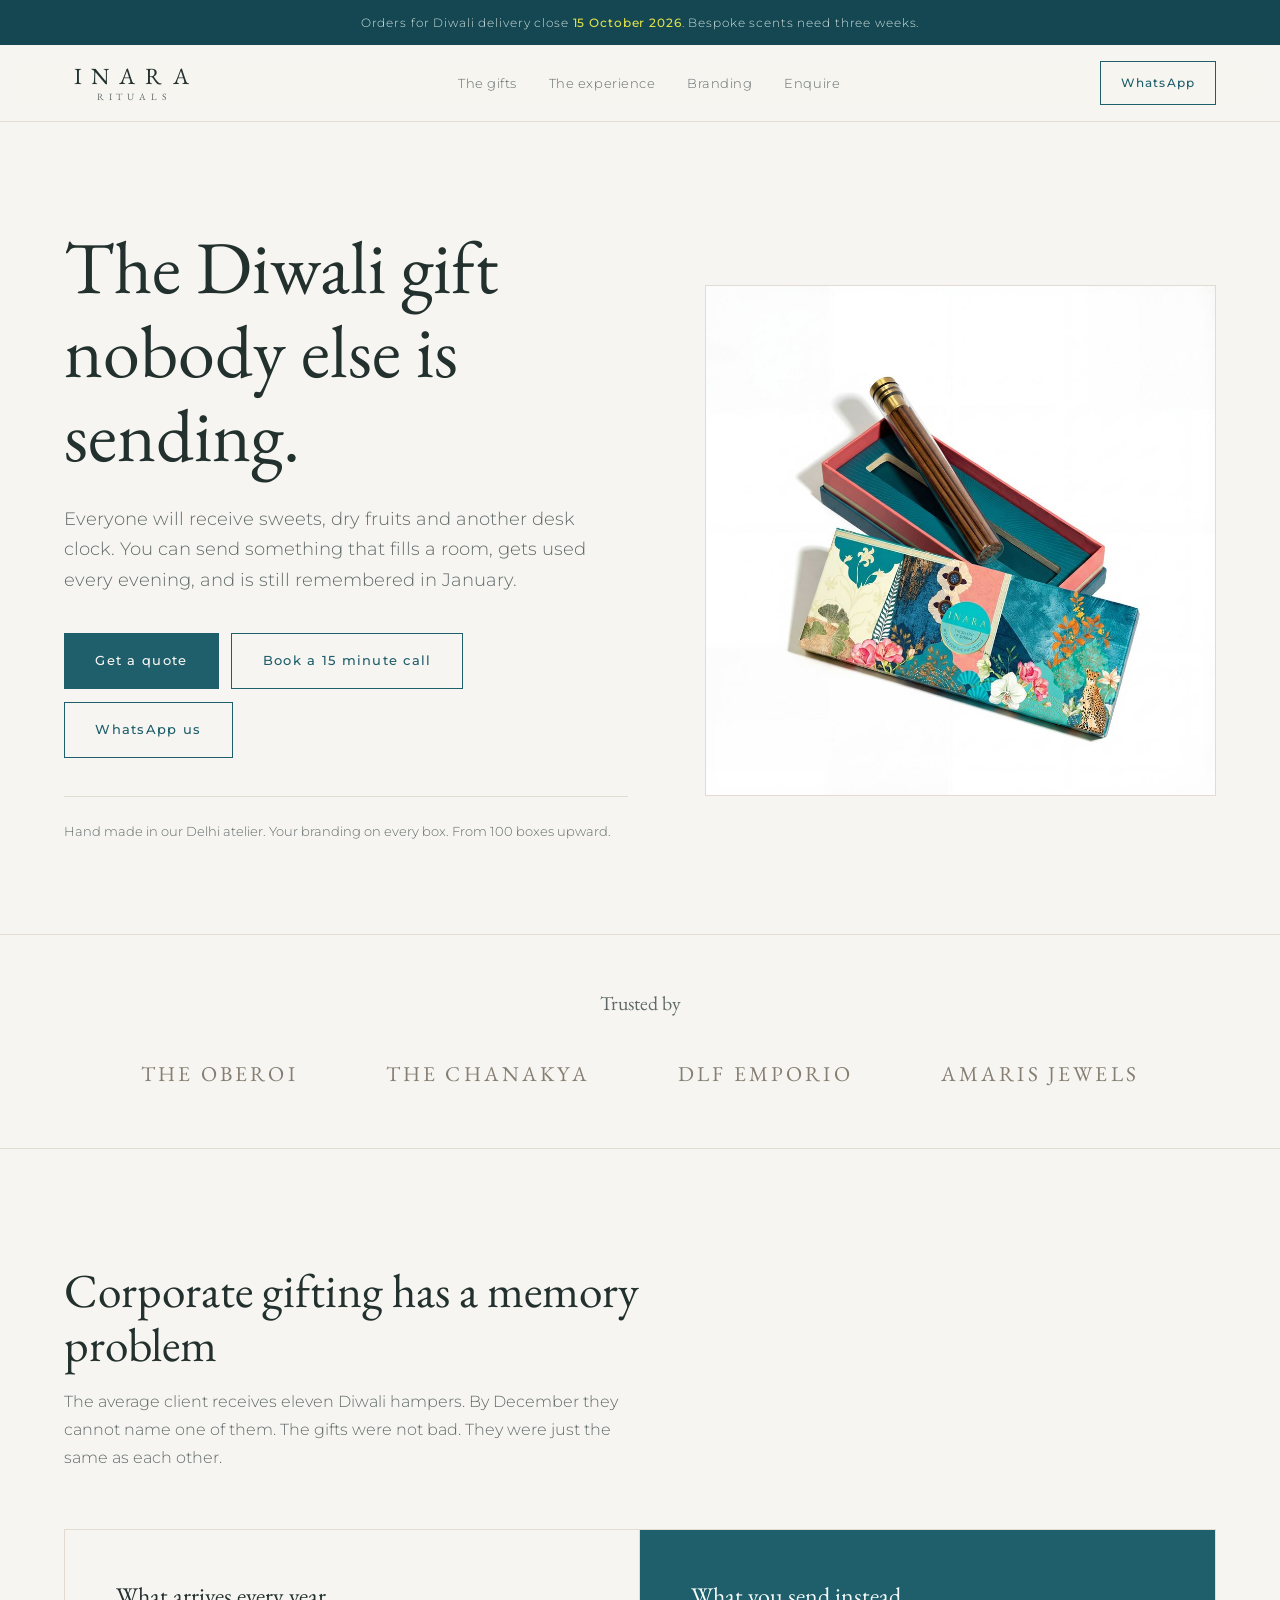
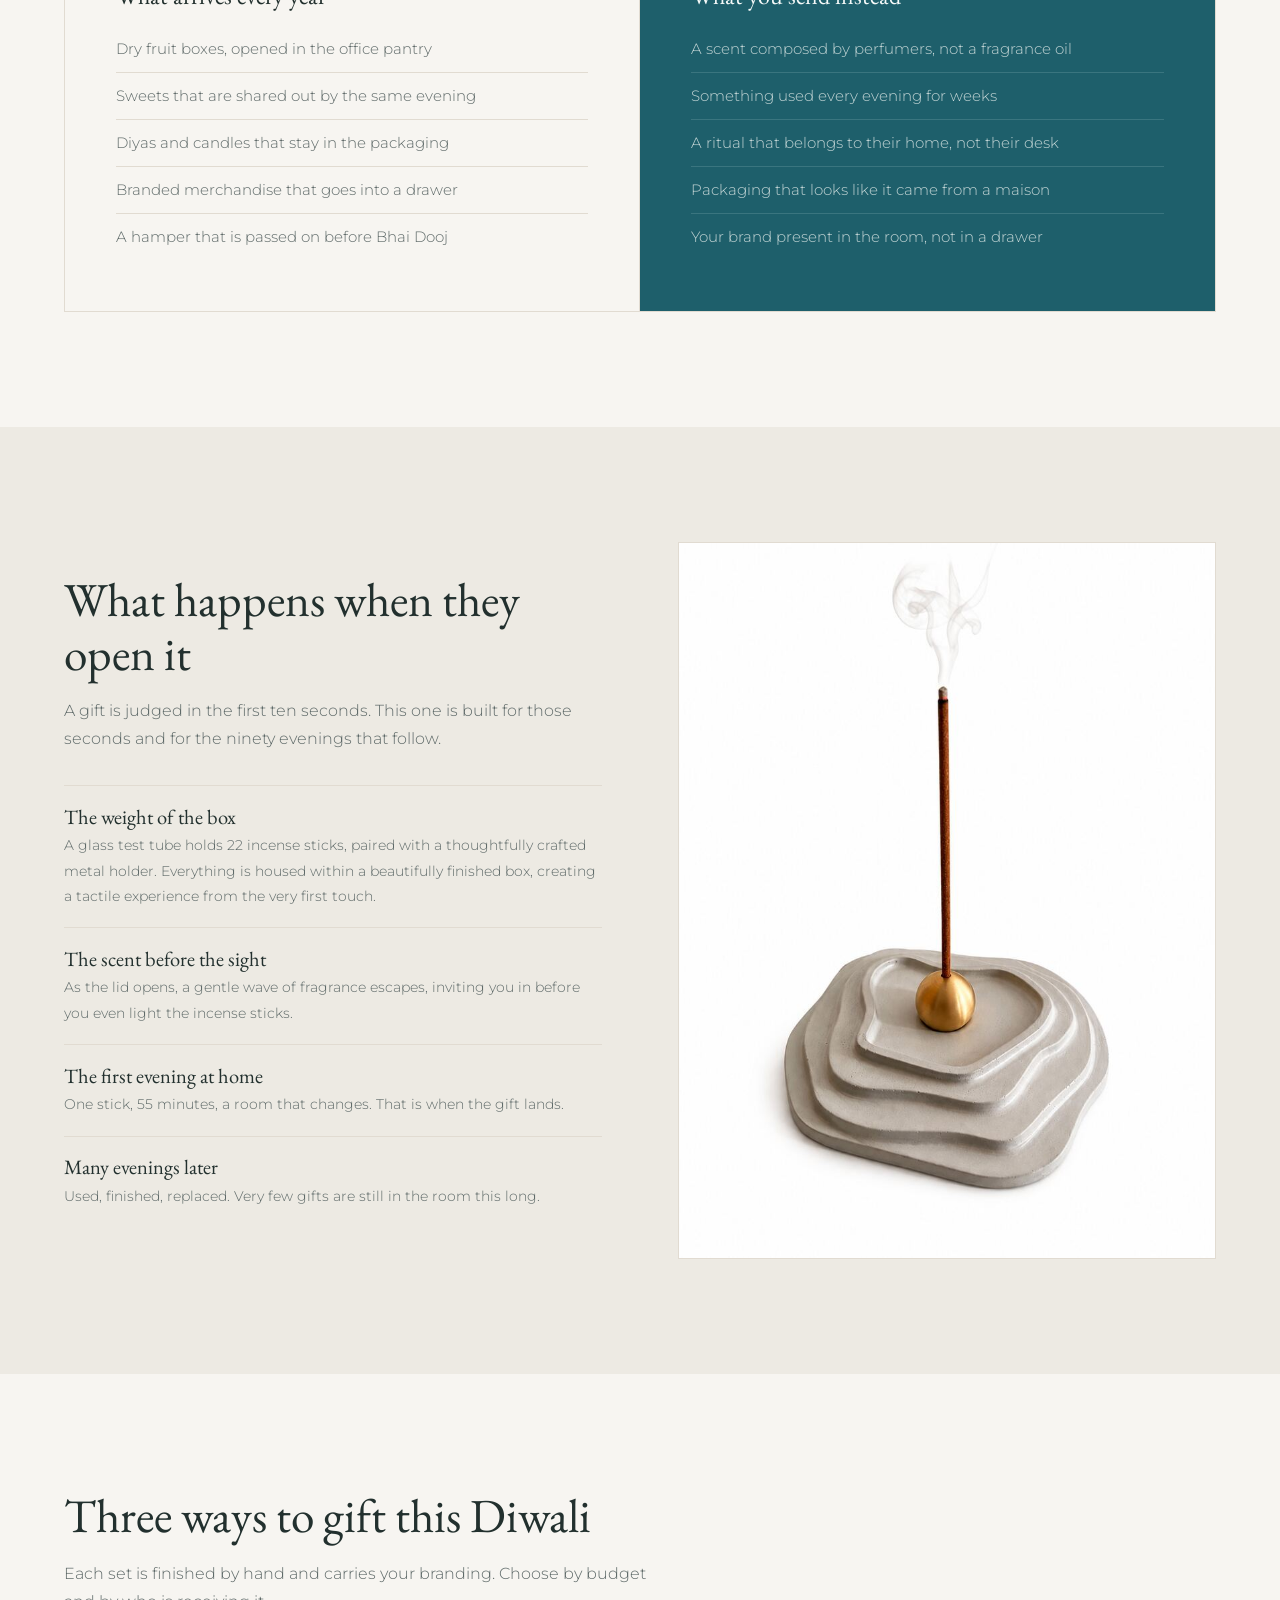
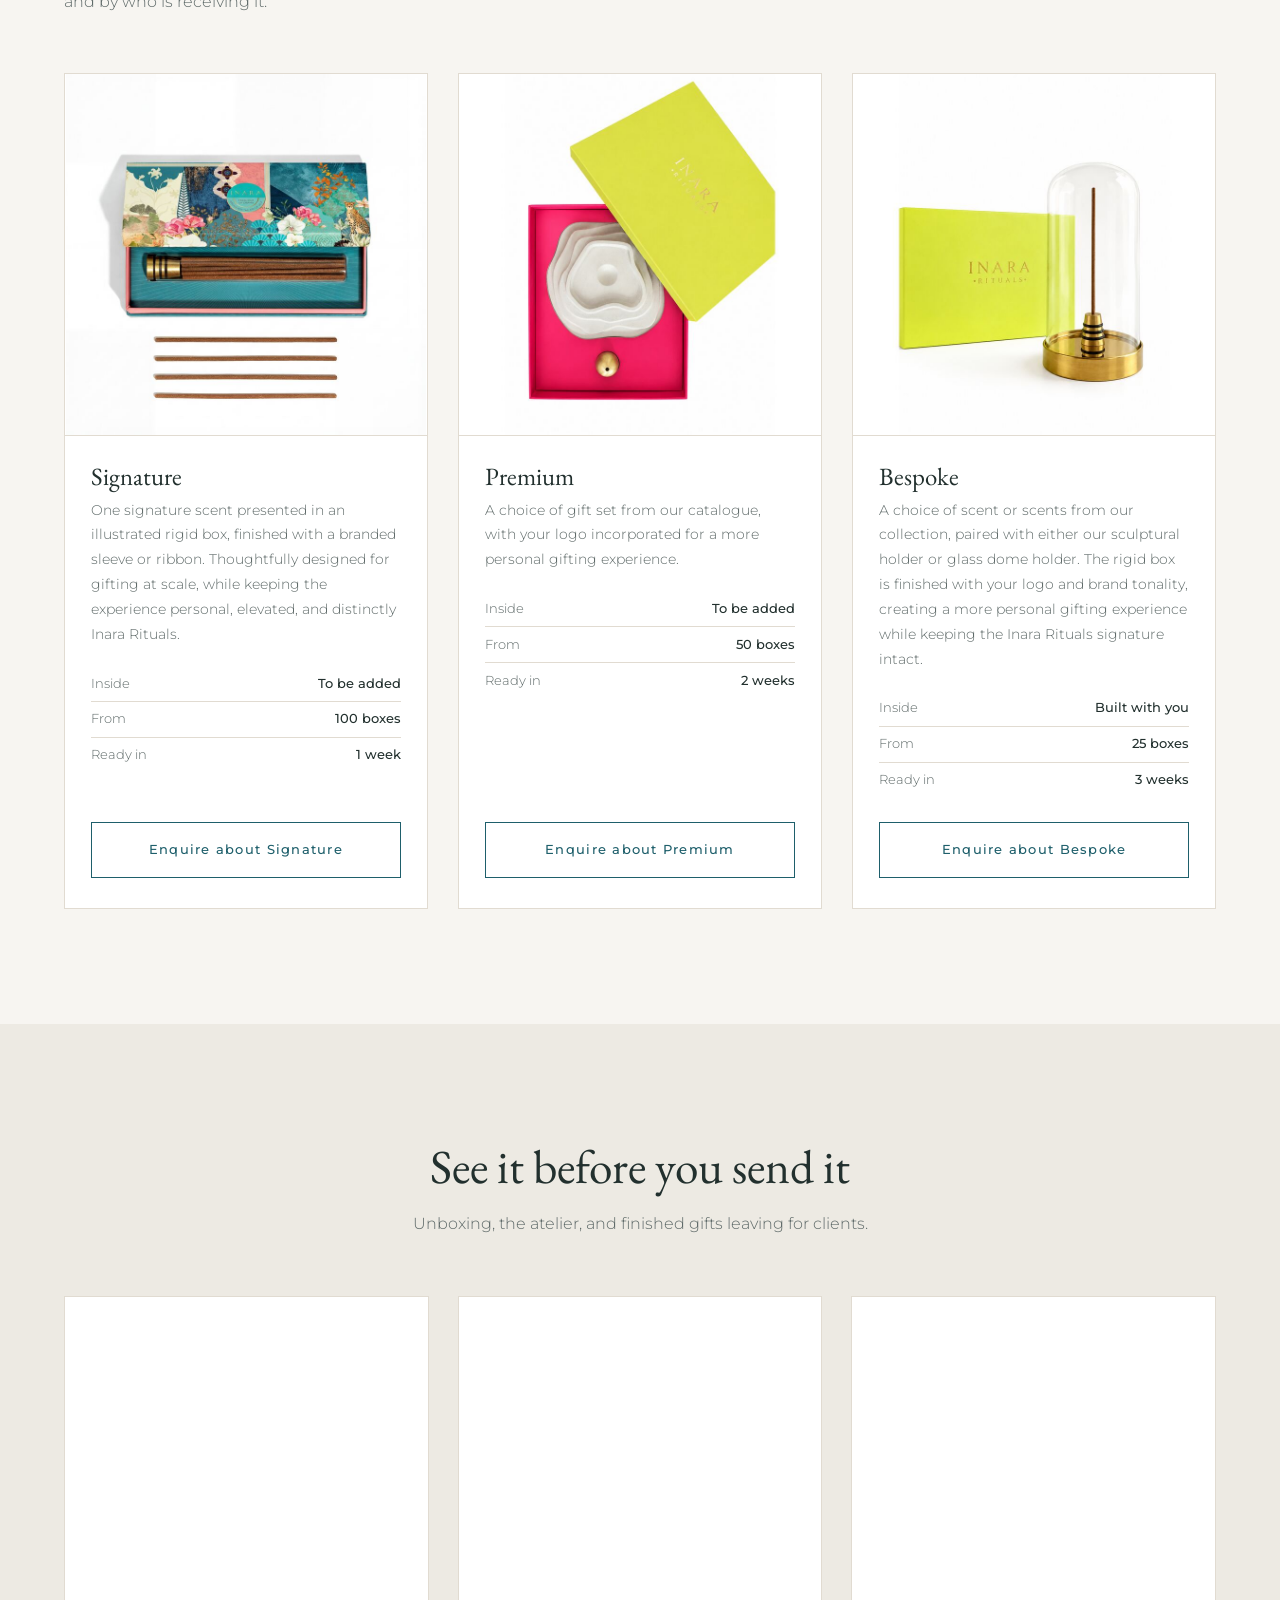
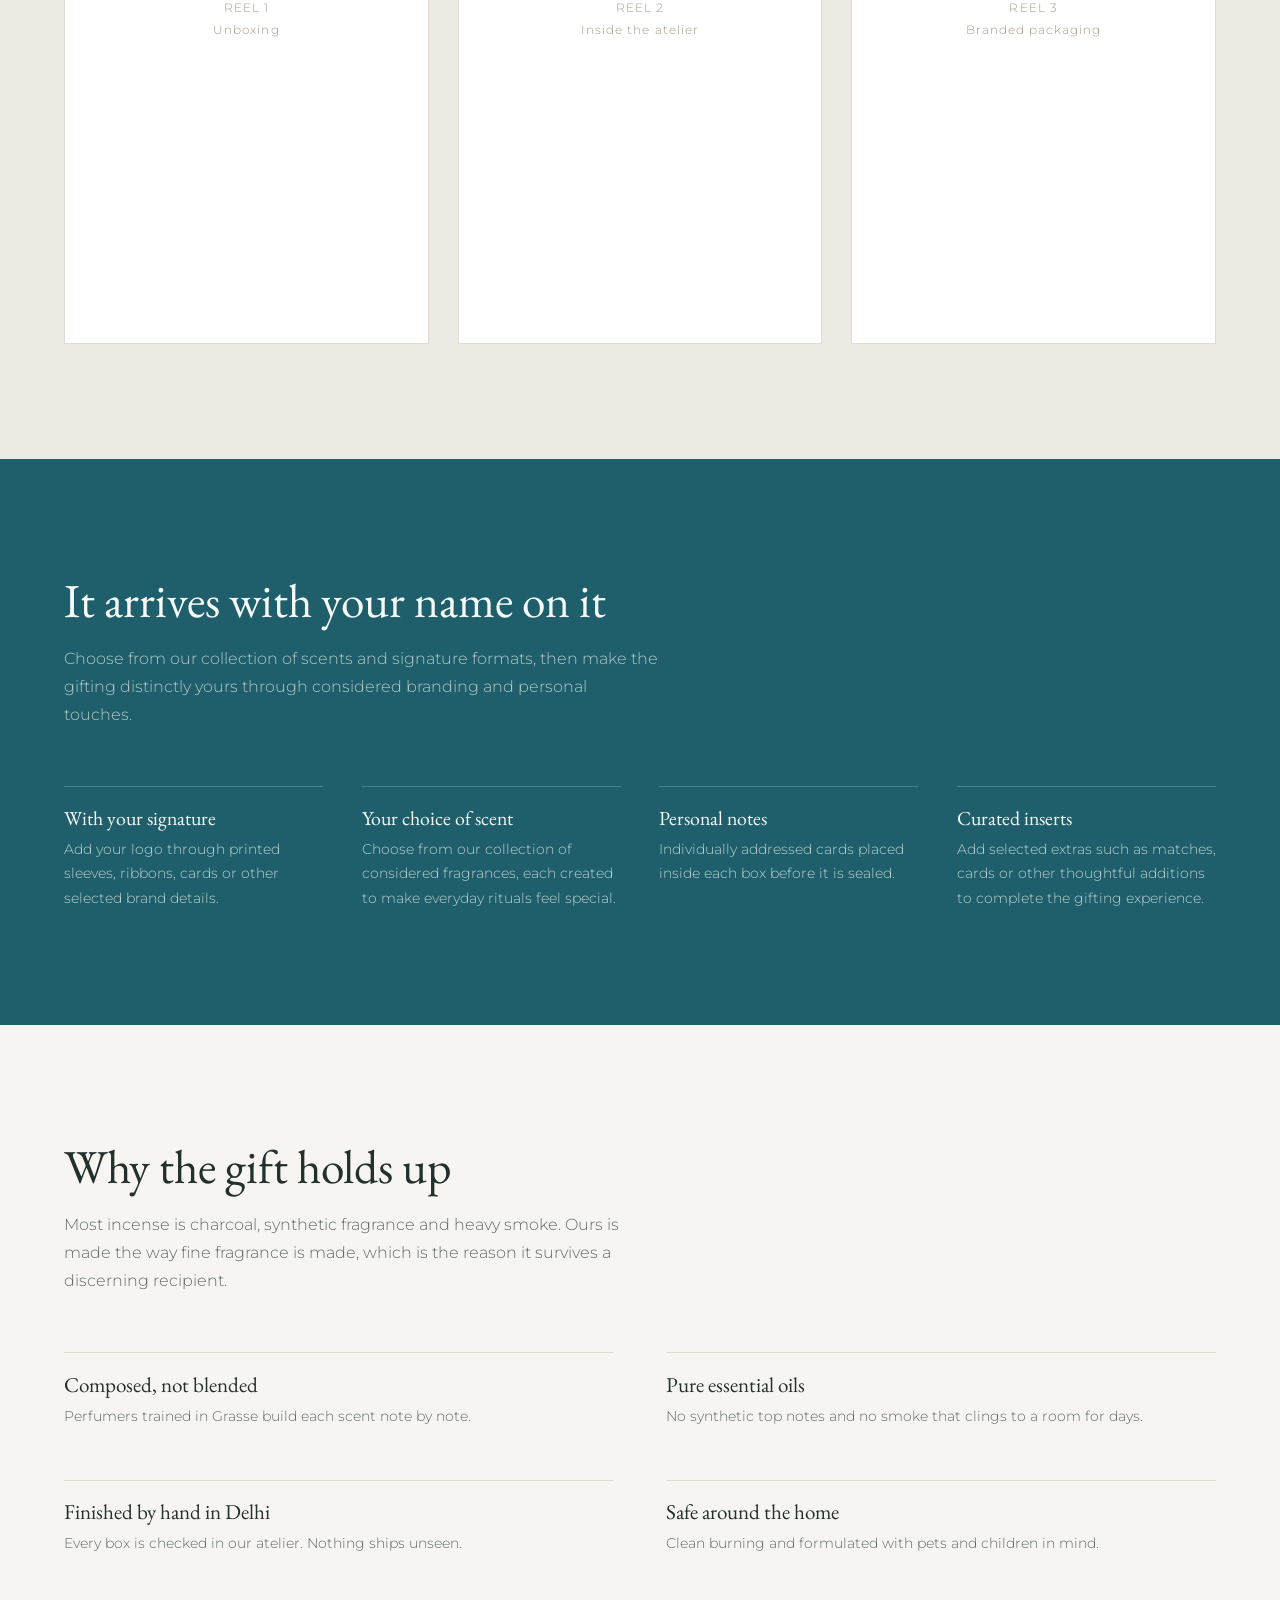
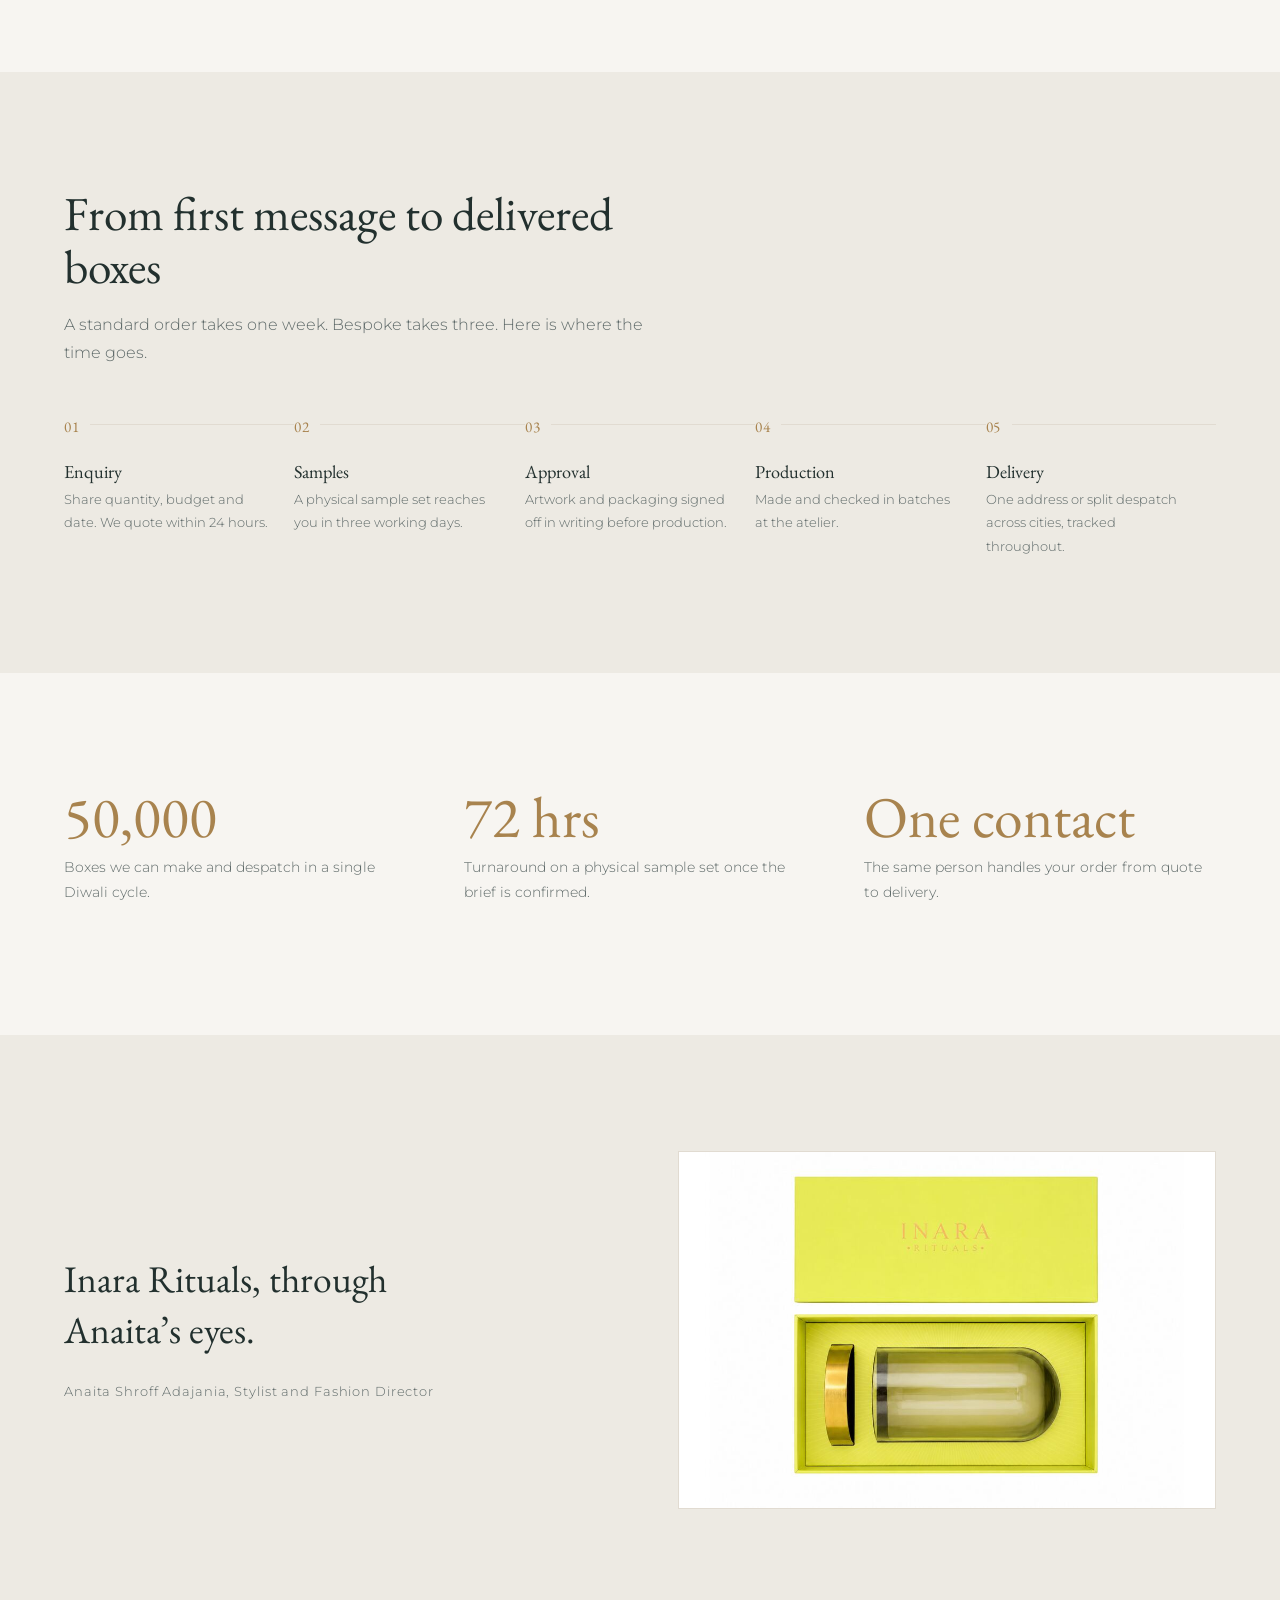
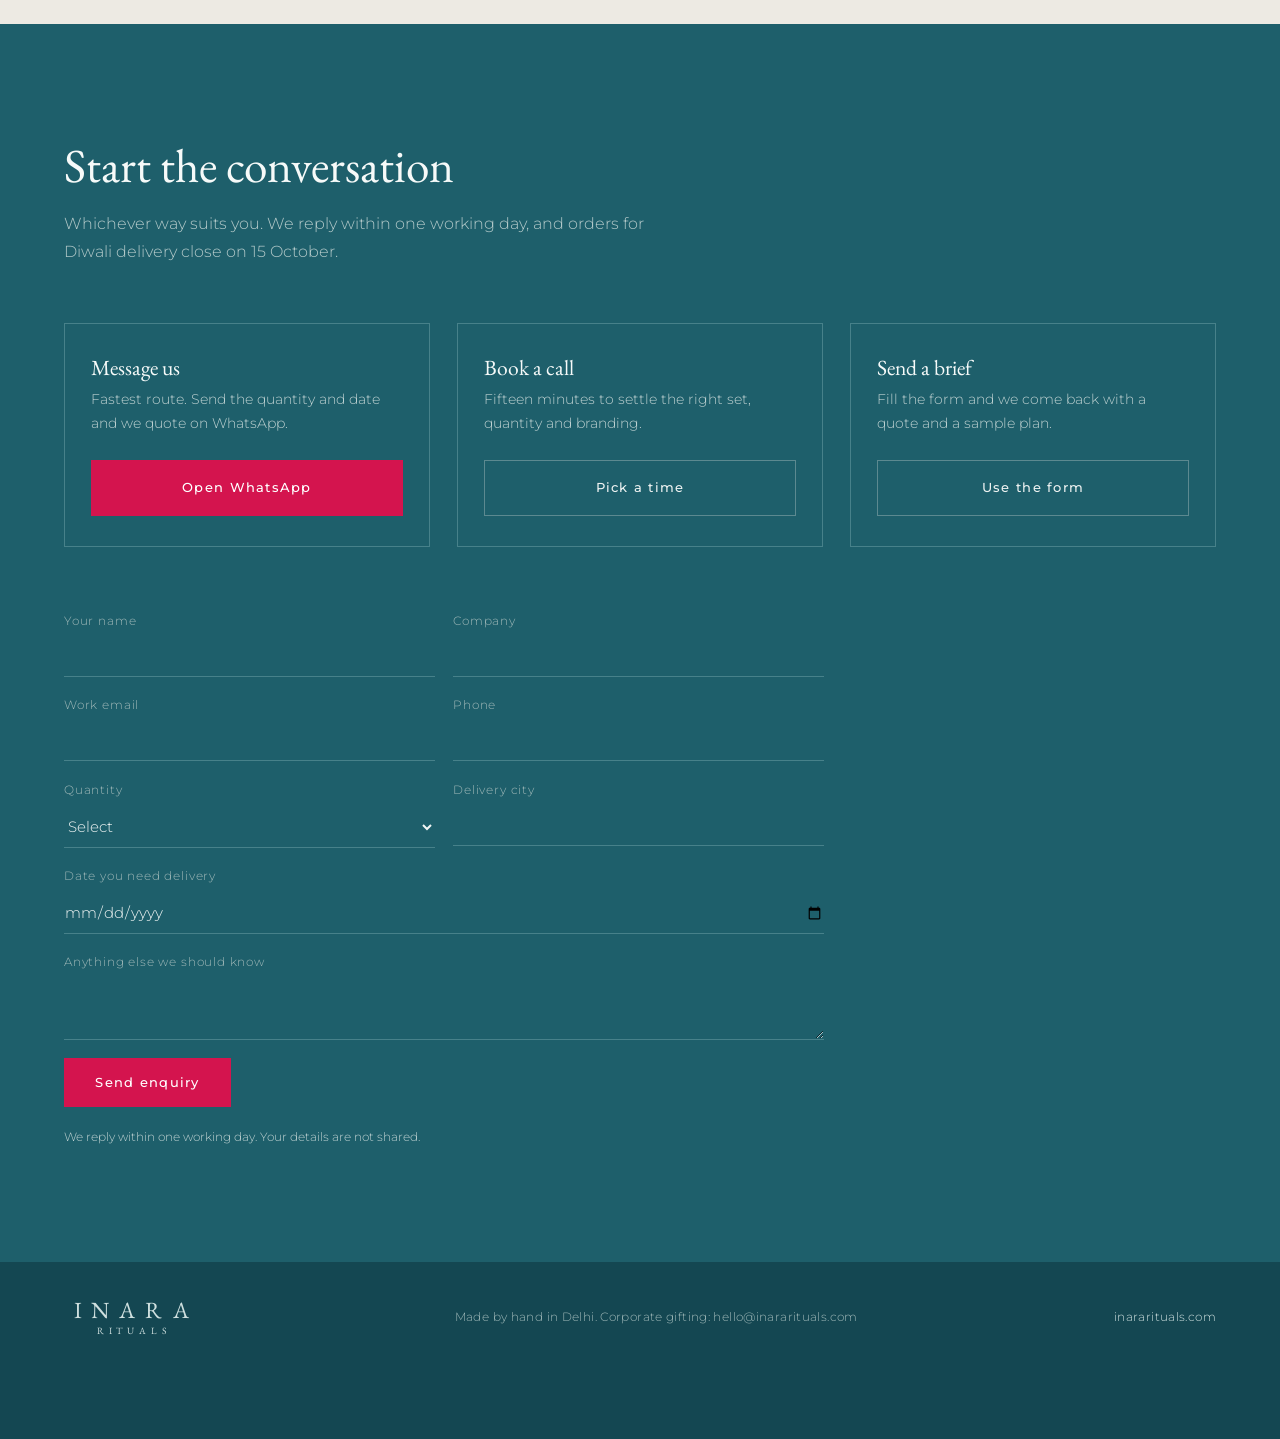
==== index.html @ f8855db3 "Intial Change" ====
<!DOCTYPE html>
<html lang="en-GB">
<head>
<meta charset="utf-8">
<meta name="viewport" content="width=device-width, initial-scale=1">
<title>Unique Corporate Diwali Gifts | Inara Rituals</title>
<meta name="description" content="The Diwali gift nobody else is sending. Hand made scent gifting from our Delhi atelier, with your branding. From 100 boxes. Orders close 15 October.">
<link rel="preconnect" href="https://fonts.googleapis.com">
<link rel="preconnect" href="https://fonts.gstatic.com" crossorigin>
<link href="https://fonts.googleapis.com/css2?family=EB+Garamond:wght@400;500&family=Montserrat:wght@300;400;500;600&display=swap" rel="stylesheet">
<link rel="stylesheet" href="style.css">
</head>
<body>

<div class="notice">Orders for Diwali delivery close <b>15 October 2026</b>. Bespoke scents need three weeks.</div>

<nav class="nav">
  <div class="wrap nav-in">
    <a class="mark" href="#top"><span class="n1">INARA</span><span class="n2">RITUALS</span></a>
    <div class="nav-links">
      <a href="#collection">The gifts</a>
      <a href="#experience">The experience</a>
      <a href="#customisation">Branding</a>
      <a href="#start">Enquire</a>
    </div>
    <a class="btn btn-line btn-sm" href="https://wa.me/91XXXXXXXXXX" rel="noopener">WhatsApp</a>
  </div>
</nav>

<header class="hero" id="top">
  <div class="wrap hero-grid">
    <div>
      <h1 class="rise">The Diwali gift nobody else is sending.</h1>
      <p class="hero-lede rise d2">Everyone will receive sweets, dry fruits and another desk clock. You can send something that fills a room, gets used every evening, and is still remembered in January.</p>
      <div class="hero-cta rise d3">
        <a class="btn" href="#start">Get a quote</a>
        <a class="btn btn-line" href="https://calendly.com/YOUR-LINK" rel="noopener">Book a 15 minute call</a>
        <a class="btn btn-line" href="https://wa.me/91XXXXXXXXXX" rel="noopener">WhatsApp us</a>
      </div>
      <p class="hero-meta rise d3">Hand made in our Delhi atelier. Your branding on every box. From 100 boxes upward.</p>
    </div>
    <figure class="hero-figure plate rise d2"><img src="[data-uri]" alt="Inara Rituals gift box opened, with incense sticks and a brass holder"></figure>
  </div>
</header>

<section class="trusted">
  <div class="wrap">
    <p class="trusted-line">Trusted by</p>
    <!-- Swap each .logo-slot for <img src="logo.png" alt="Brand name"> when the files are ready -->
    <div class="logo-row">
      <div class="logo-slot">THE OBEROI</div>
      <div class="logo-slot">THE CHANAKYA</div>
      <div class="logo-slot">DLF EMPORIO</div>
      <div class="logo-slot">AMARIS JEWELS</div>
    </div>
  </div>
</section>

<section class="section">
  <div class="wrap">
    <div class="head reveal">
      <h2>Corporate gifting has a memory problem</h2>
      <p>The average client receives eleven Diwali hampers. By December they cannot name one of them. The gifts were not bad. They were just the same as each other.</p>
    </div>
    <div class="versus reveal">
      <div class="them">
        <h3>What arrives every year</h3>
        <ul>
          <li>Dry fruit boxes, opened in the office pantry</li>
          <li>Sweets that are shared out by the same evening</li>
          <li>Diyas and candles that stay in the packaging</li>
          <li>Branded merchandise that goes into a drawer</li>
          <li>A hamper that is passed on before Bhai Dooj</li>
        </ul>
      </div>
      <div class="us">
        <h3>What you send instead</h3>
        <ul>
          <li>A scent composed by perfumers, not a fragrance oil</li>
          <li>Something used every evening for weeks</li>
          <li>A ritual that belongs to their home, not their desk</li>
          <li>Packaging that looks like it came from a maison</li>
          <li>Your brand present in the room, not in a drawer</li>
        </ul>
      </div>
    </div>
  </div>
</section>

<section class="section on-mist" id="experience">
  <div class="wrap exp-grid">
    <div>
      <div class="head" style="margin-bottom:0;">
        <h2>What happens when they open it</h2>
        <p>A gift is judged in the first ten seconds. This one is built for those seconds and for the ninety evenings that follow.</p>
      </div>
      <ul class="exp-list reveal">
        <li>
          <h3>The weight of the box</h3>
          <p>A glass test tube holds 22 incense sticks, paired with a thoughtfully crafted metal holder. Everything is housed within a beautifully finished box, creating a tactile experience from the very first touch.</p>
        </li>
        <li>
          <h3>The scent before the sight</h3>
          <p>As the lid opens, a gentle wave of fragrance escapes, inviting you in before you even light the incense sticks.</p>
        </li>
        <li>
          <h3>The first evening at home</h3>
          <p>One stick, 55 minutes, a room that changes. That is when the gift lands.</p>
        </li>
        <li>
          <h3>Many evenings later</h3>
          <p>Used, finished, replaced. Very few gifts are still in the room this long.</p>
        </li>
      </ul>
    </div>
    <figure class="exp-figure plate reveal"><img src="[data-uri]" alt="A lit Inara Rituals stick resting in a stone holder with smoke rising"></figure>
  </div>
</section>

<!-- ============================================================
     CATALOGUE SECTION
     Fill the Inside rows. Keep per unit pricing off the page.
     ============================================================ -->
<section class="section" id="collection">
  <div class="wrap">
    <div class="head reveal">
      <h2>Three ways to gift this Diwali</h2>
      <p>Each set is finished by hand and carries your branding. Choose by budget and by who is receiving it.</p>
    </div>
    <div class="cat-grid reveal">

      <article class="cat-card">
        <div class="cat-img"><img src="[data-uri]" alt="Fresh out of Drama gift box with incense sticks"></div>
        <div class="cat-body">
          <h3>Signature</h3>
          <p>One signature scent presented in an illustrated rigid box, finished with a branded sleeve or ribbon. Thoughtfully designed for gifting at scale, while keeping the experience personal, elevated, and distinctly Inara Rituals.</p>
          <ul class="cat-facts">
            <li><span>Inside</span><b>To be added</b></li>
            <li><span>From</span><b>100 boxes</b></li>
            <li><span>Ready in</span><b>1 week</b></li>
          </ul>
          <a class="btn btn-line" href="#start">Enquire about Signature</a>
        </div>
      </article>

      <article class="cat-card">
        <!-- Premium image to be replaced from: https://drive.google.com/drive/folders/1GJJrOFwqy2rcQVyR72fBtxaXZnKHC8Mc?usp=sharing -->
        <div class="cat-img"><img src="[data-uri]" alt="Inara Rituals stone holder presented in a branded gift box"></div>
        <div class="cat-body">
          <h3>Premium</h3>
          <p>A choice of gift set from our catalogue, with your logo incorporated for a more personal gifting experience.</p>
          <ul class="cat-facts">
            <li><span>Inside</span><b>To be added</b></li>
            <li><span>From</span><b>50 boxes</b></li>
            <li><span>Ready in</span><b>2 weeks</b></li>
          </ul>
          <a class="btn btn-line" href="#start">Enquire about Premium</a>
        </div>
      </article>

      <article class="cat-card">
        <div class="cat-img"><img src="[data-uri]" alt="Glass dome and brass incense holder beside a branded box"></div>
        <div class="cat-body">
          <h3>Bespoke</h3>
          <p>A choice of scent or scents from our collection, paired with either our sculptural holder or glass dome holder. The rigid box is finished with your logo and brand tonality, creating a more personal gifting experience while keeping the Inara Rituals signature intact.</p>
          <ul class="cat-facts">
            <li><span>Inside</span><b>Built with you</b></li>
            <li><span>From</span><b>25 boxes</b></li>
            <li><span>Ready in</span><b>3 weeks</b></li>
          </ul>
          <a class="btn btn-line" href="#start">Enquire about Bespoke</a>
        </div>
      </article>

    </div>
  </div>
</section>
<!-- =================== END CATALOGUE SECTION =================== -->

<!-- ============================================================
     REELS SECTION
     Instagram: <iframe src="https://www.instagram.com/reel/POST_ID/embed" allowfullscreen></iframe>
     Self hosted: <video src="file.mp4" muted loop playsinline autoplay></video>
     ============================================================ -->
<section class="section on-mist">
  <div class="wrap">
    <div class="head mid reveal">
      <h2>See it before you send it</h2>
      <p>Unboxing, the atelier, and finished gifts leaving for clients.</p>
    </div>
    <div class="reels reveal">
      <!-- Reel 1 source: https://drive.google.com/drive/folders/1Td0ORncad0oISBm-FmPhowhJPRSnD5Pf?usp=sharing -->
      <div class="reel"><span>REEL 1<br>Unboxing</span></div>
      <!-- Reel 2 source: https://drive.google.com/drive/folders/1GJJrOFwqy2rcQVyR72fBtxaXZnKHC8Mc?usp=sharing -->
      <div class="reel"><span>REEL 2<br>Inside the atelier</span></div>
      <!-- Reel 3 source: https://drive.google.com/file/d/1mkGx8gdihBJk6_2i7l4xS0kTKwQHSfa0/view?usp=sharing -->
      <div class="reel"><span>REEL 3<br>Branded packaging</span></div>
    </div>
  </div>
</section>
<!-- ==================== END REELS SECTION ==================== -->

<section class="section on-teal" id="customisation">
  <div class="wrap">
    <div class="head reveal">
      <h2>It arrives with your name on it</h2>
      <p>Choose from our collection of scents and signature formats, then make the gifting distinctly yours through considered branding and personal touches.</p>
    </div>
    <div class="custom-grid reveal">
      <div class="custom">
        <h3>With your signature</h3>
        <p>Add your logo through printed sleeves, ribbons, cards or other selected brand details.</p>
      </div>
      <div class="custom">
        <h3>Your choice of scent</h3>
        <p>Choose from our collection of considered fragrances, each created to make everyday rituals feel special.</p>
      </div>
      <div class="custom">
        <h3>Personal notes</h3>
        <p>Individually addressed cards placed inside each box before it is sealed.</p>
      </div>
      <div class="custom">
        <h3>Curated inserts</h3>
        <p>Add selected extras such as matches, cards or other thoughtful additions to complete the gifting experience.</p>
      </div>
    </div>
  </div>
</section>

<section class="section">
  <div class="wrap">
    <div class="head reveal">
      <h2>Why the gift holds up</h2>
      <p>Most incense is charcoal, synthetic fragrance and heavy smoke. Ours is made the way fine fragrance is made, which is the reason it survives a discerning recipient.</p>
    </div>
    <div class="craft-grid reveal">
      <div class="craft-item">
        <h3>Composed, not blended</h3>
        <p>Perfumers trained in Grasse build each scent note by note.</p>
      </div>
      <div class="craft-item">
        <h3>Pure essential oils</h3>
        <p>No synthetic top notes and no smoke that clings to a room for days.</p>
      </div>
      <div class="craft-item">
        <h3>Finished by hand in Delhi</h3>
        <p>Every box is checked in our atelier. Nothing ships unseen.</p>
      </div>
      <div class="craft-item">
        <h3>Safe around the home</h3>
        <p>Clean burning and formulated with pets and children in mind.</p>
      </div>
    </div>
  </div>
</section>

<section class="section on-mist">
  <div class="wrap">
    <div class="head reveal">
      <h2>From first message to delivered boxes</h2>
      <p>A standard order takes one week. Bespoke takes three. Here is where the time goes.</p>
    </div>
    <div class="steps reveal">
      <div class="step"><h3>Enquiry</h3><p>Share quantity, budget and date. We quote within 24 hours.</p></div>
      <div class="step"><h3>Samples</h3><p>A physical sample set reaches you in three working days.</p></div>
      <div class="step"><h3>Approval</h3><p>Artwork and packaging signed off in writing before production.</p></div>
      <div class="step"><h3>Production</h3><p>Made and checked in batches at the atelier.</p></div>
      <div class="step"><h3>Delivery</h3><p>One address or split despatch across cities, tracked throughout.</p></div>
    </div>
  </div>
</section>

<section class="section">
  <div class="wrap">
    <div class="cap-grid reveal">
      <div class="cap"><div class="num">50,000</div><p>Boxes we can make and despatch in a single Diwali cycle.</p></div>
      <div class="cap"><div class="num">72 hrs</div><p>Turnaround on a physical sample set once the brief is confirmed.</p></div>
      <div class="cap"><div class="num">One contact</div><p>The same person handles your order from quote to delivery.</p></div>
    </div>
  </div>
</section>

<section class="section on-mist">
  <div class="wrap quote-grid">
    <blockquote class="reveal">
      <p class="q">Inara Rituals, through Anaita’s eyes.</p>
      <cite>Anaita Shroff Adajania, Stylist and Fashion Director</cite>
    </blockquote>
    <!-- Testimonial image to be replaced from: https://drive.google.com/file/d/1UK8egcfDQvRzRC5hESpX5trhVeZenRlx/view?usp=sharing -->
    <figure class="quote-figure plate reveal"><img src="[data-uri]" alt="Inara Rituals dome holder presented in its branded box"></figure>
  </div>
</section>

<section class="section on-teal" id="start">
  <div class="wrap">
    <div class="head reveal">
      <h2>Start the conversation</h2>
      <p>Whichever way suits you. We reply within one working day, and orders for Diwali delivery close on 15 October.</p>
    </div>

    <div class="ways reveal">
      <div class="way">
        <h3>Message us</h3>
        <p>Fastest route. Send the quantity and date and we quote on WhatsApp.</p>
        <a class="btn btn-pink" href="https://wa.me/91XXXXXXXXXX" rel="noopener">Open WhatsApp</a>
      </div>
      <div class="way">
        <h3>Book a call</h3>
        <p>Fifteen minutes to settle the right set, quantity and branding.</p>
        <a class="btn btn-line" href="https://calendly.com/YOUR-LINK" rel="noopener">Pick a time</a>
      </div>
      <div class="way">
        <h3>Send a brief</h3>
        <p>Fill the form and we come back with a quote and a sample plan.</p>
        <a class="btn btn-line" href="#brief">Use the form</a>
      </div>
    </div>

    <form id="brief" action="#" method="post" novalidate>
      <div class="field"><label for="name">Your name</label><input id="name" name="name" type="text" autocomplete="name" required></div>
      <div class="field"><label for="company">Company</label><input id="company" name="company" type="text" autocomplete="organization" required></div>
      <div class="field"><label for="email">Work email</label><input id="email" name="email" type="email" autocomplete="email" required></div>
      <div class="field"><label for="phone">Phone</label><input id="phone" name="phone" type="tel" autocomplete="tel" required></div>
      <div class="field">
        <label for="qty">Quantity</label>
        <select id="qty" name="quantity" required>
          <option value="">Select</option>
          <option>Under 100 boxes</option>
          <option>100 to 250 boxes</option>
          <option>250 to 500 boxes</option>
          <option>500 to 1,000 boxes</option>
          <option>Over 1,000 boxes</option>
        </select>
      </div>
      <div class="field"><label for="city">Delivery city</label><input id="city" name="city" type="text" required></div>
      <div class="field full"><label for="date">Date you need delivery</label><input id="date" name="date" type="date" required></div>
      <div class="field full"><label for="notes">Anything else we should know</label><textarea id="notes" name="notes" rows="2"></textarea></div>
      <button class="btn btn-pink" type="submit">Send enquiry</button>
      <p class="form-note">We reply within one working day. Your details are not shared.</p>
    </form>
  </div>
</section>

<footer class="footer">
  <div class="wrap footer-in">
    <a class="mark" href="#top"><span class="n1">INARA</span><span class="n2">RITUALS</span></a>
    <div>Made by hand in Delhi. Corporate gifting: hello@inararituals.com</div>
    <div><a href="https://www.inararituals.com/">inararituals.com</a></div>
  </div>
</footer>

<div class="bar">
  <a class="a1" href="https://wa.me/91XXXXXXXXXX" rel="noopener">WhatsApp</a>
  <a class="a2" href="https://calendly.com/YOUR-LINK" rel="noopener">Book a call</a>
  <a class="a3" href="#brief">Get a quote</a>
</div>

<script src="script.js"></script>

</body>
</html>
---- style.css ----
:root{
  --paper:#F7F5F1;
  --mist:#EDEAE3;
  --plate:#FFFFFF;
  --teal:#1E5F6B;
  --teal-deep:#144752;
  --ink:#22302E;
  --soft:#5F6A69;
  --line:#E1DBD1;
  --brass:#A8834E;
  --brass-soft:#CBA871;
  --lime:#DEE048;
  --pink:#D4144E;
  --serif:"EB Garamond", Garamond, Georgia, serif;
  --sans:"Montserrat", -apple-system, BlinkMacSystemFont, "Segoe UI", sans-serif;
}
*,*::before,*::after{box-sizing:border-box;}
html{scroll-behavior:smooth;-webkit-text-size-adjust:100%;}
body{margin:0;background:var(--paper);color:var(--ink);font-family:var(--sans);
  font-size:16px;font-weight:300;line-height:1.75;-webkit-font-smoothing:antialiased;}
h1,h2,h3{font-family:var(--serif);font-weight:400;line-height:1.13;margin:0;}
p{margin:0 0 1.1em;max-width:64ch;}
a{color:inherit;}
img{max-width:100%;display:block;}
.wrap{width:min(1180px,90vw);margin-inline:auto;}
.section{padding:clamp(4.5rem,9vw,8rem) 0;}
.on-mist{background:var(--mist);}
.on-teal{background:var(--teal);color:#EDF2F1;}
.on-teal h2,.on-teal h3{color:#F6FAF9;}
.on-teal p{color:#BFD2D2;}

.mark{font-family:var(--serif);line-height:1;text-align:center;text-decoration:none;display:inline-block;color:var(--ink);}
.mark .n1{display:block;font-size:1.45rem;letter-spacing:.42em;text-indent:.42em;}
.mark .n2{display:block;font-size:.6rem;letter-spacing:.5em;text-indent:.5em;margin-top:.4em;color:var(--soft);}

.notice{background:var(--teal-deep);color:#CFE0DF;font-size:.78rem;letter-spacing:.07em;text-align:center;padding:.72rem 1rem;}
.notice b{color:var(--lime);font-weight:500;}

.nav{position:sticky;top:0;z-index:60;background:rgba(247,245,241,.94);backdrop-filter:saturate(150%) blur(9px);border-bottom:1px solid var(--line);}
.nav-in{display:flex;align-items:center;justify-content:space-between;gap:1.5rem;padding:1rem 0;}
.nav-links{display:flex;gap:2rem;font-size:.82rem;letter-spacing:.04em;}
.nav-links a{text-decoration:none;color:var(--soft);transition:color .2s;}
.nav-links a:hover{color:var(--teal);}

.btn{display:inline-block;font-family:var(--sans);font-size:.79rem;font-weight:500;letter-spacing:.1em;
  text-decoration:none;padding:1rem 1.9rem;border:1px solid var(--teal);background:var(--teal);color:#F7F5F1;
  transition:background .22s,border-color .22s,color .22s;cursor:pointer;}
.btn:hover{background:var(--teal-deep);border-color:var(--teal-deep);}
.btn-line{background:transparent;color:var(--teal);}
.btn-line:hover{background:var(--teal);color:#F7F5F1;}
.btn-pink{background:var(--pink);border-color:var(--pink);color:#FFF;}
.btn-pink:hover{background:#B70F42;border-color:#B70F42;}
.on-teal .btn-line{color:#EDF2F1;border-color:#5C8990;}
.on-teal .btn-line:hover{background:#EDF2F1;color:var(--teal);border-color:#EDF2F1;}
.btn-sm{padding:.7rem 1.25rem;font-size:.72rem;}

figure{margin:0;}
.plate{background:var(--plate);border:1px solid var(--line);overflow:hidden;}
.plate img{width:100%;height:100%;object-fit:contain;}

.hero{padding:clamp(3.5rem,8vw,7rem) 0 clamp(3rem,6vw,5.5rem);}
.hero-grid{display:grid;grid-template-columns:1.05fr .95fr;gap:clamp(2.5rem,6vw,5rem);align-items:center;}
.hero h1{font-size:clamp(2.7rem,5.8vw,5rem);}
.hero-lede{font-size:1.1rem;color:var(--soft);max-width:45ch;margin-top:1.7rem;}
.hero-cta{display:flex;flex-wrap:wrap;gap:.8rem;margin-top:2.3rem;}
.hero-meta{margin-top:2.4rem;padding-top:1.4rem;border-top:1px solid var(--line);font-size:.82rem;color:var(--soft);}
.hero-figure{aspect-ratio:1/1;}

.trusted{padding:clamp(2.6rem,4vw,3.6rem) 0;border-top:1px solid var(--line);border-bottom:1px solid var(--line);}
.trusted-line{font-family:var(--serif);font-size:1.24rem;text-align:center;color:var(--soft);margin:0 auto 2rem;}
.logo-row{display:flex;flex-wrap:wrap;justify-content:center;align-items:center;gap:clamp(2rem,6vw,4.5rem);}
.logo-slot{height:44px;display:flex;align-items:center;justify-content:center;padding:0 .5rem;
  font-family:var(--serif);font-size:clamp(1rem,1.9vw,1.32rem);letter-spacing:.15em;color:#867E72;}
.logo-slot img{max-height:44px;width:auto;opacity:.8;}

.head{max-width:54ch;margin-bottom:clamp(2.4rem,5vw,3.6rem);}
.head.mid{margin-inline:auto;text-align:center;}
.head.mid p{margin-inline:auto;}
.head h2{font-size:clamp(2rem,3.7vw,3.1rem);}
.head p{margin-top:1.05rem;color:var(--soft);}
.on-teal .head p{color:#B4CACA;}

.versus{display:grid;grid-template-columns:1fr 1fr;border:1px solid var(--line);}
.versus>div{padding:clamp(2rem,4vw,3.2rem);}
.versus .them{border-right:1px solid var(--line);}
.versus h3{font-size:1.5rem;margin-bottom:1.1rem;}
.versus ul{list-style:none;margin:0;padding:0;font-size:.93rem;}
.versus li{padding:.62rem 0;border-bottom:1px solid var(--line);color:var(--soft);}
.versus li:last-child{border-bottom:0;}
.versus .us{background:var(--teal);color:#EDF2F1;}
.versus .us h3{color:#F6FAF9;}
.versus .us li{color:#C4D6D6;border-bottom-color:#3A757F;}

.exp-grid{display:grid;grid-template-columns:1fr 1fr;gap:clamp(2.5rem,6vw,5rem);align-items:center;}
.exp-list{list-style:none;margin:2rem 0 0;padding:0;}
.exp-list li{padding:1.15rem 0;border-top:1px solid var(--line);}
.exp-list h3{font-size:1.28rem;margin-bottom:.35rem;}
.exp-list p{font-size:.9rem;color:var(--soft);margin:0;}
.exp-figure{aspect-ratio:3/4;}

.cat-grid{display:grid;grid-template-columns:repeat(3,1fr);gap:clamp(1.2rem,2.5vw,1.9rem);}
.cat-card{background:var(--plate);border:1px solid var(--line);display:flex;flex-direction:column;}
.cat-card .cat-img{aspect-ratio:1/1;border-bottom:1px solid var(--line);overflow:hidden;}
.cat-card .cat-img img{width:100%;height:100%;object-fit:contain;}
.cat-body{padding:1.6rem 1.6rem 1.9rem;flex:1;display:flex;flex-direction:column;}
.cat-body h3{font-size:1.55rem;margin-bottom:.5rem;}
.cat-body p{font-size:.89rem;color:var(--soft);margin-bottom:1.2rem;}
.cat-facts{list-style:none;margin:0 0 1.5rem;padding:0;font-size:.79rem;color:var(--soft);}
.cat-facts li{padding:.4rem 0;border-bottom:1px solid var(--line);display:flex;justify-content:space-between;gap:1rem;}
.cat-facts li:last-child{border-bottom:0;}
.cat-facts b{font-weight:500;color:var(--ink);}
.cat-body .btn{margin-top:auto;text-align:center;}

.reels{display:grid;grid-template-columns:repeat(3,1fr);gap:clamp(1rem,2.4vw,1.8rem);}
.reel{aspect-ratio:9/16;overflow:hidden;background:var(--plate);border:1px solid var(--line);
  display:flex;align-items:center;justify-content:center;text-align:center;color:#A39A8C;font-size:.72rem;letter-spacing:.09em;line-height:1.9;padding:1.4rem;}
.reel iframe,.reel video{width:100%;height:100%;border:0;object-fit:cover;}

.custom-grid{display:grid;grid-template-columns:repeat(4,1fr);gap:clamp(1.5rem,3vw,2.6rem);}
.custom{padding-top:1.2rem;border-top:1px solid #47818A;}
.custom h3{font-size:1.24rem;margin-bottom:.5rem;}
.custom p{font-size:.87rem;margin:0;}

.craft-grid{display:grid;grid-template-columns:repeat(2,1fr);gap:clamp(1.8rem,4vw,3.2rem);}
.craft-item{padding-top:1.2rem;border-top:1px solid var(--line);}
.craft-item h3{font-size:1.32rem;margin-bottom:.45rem;}
.craft-item p{font-size:.9rem;color:var(--soft);margin:0;}

.steps{counter-reset:step;display:grid;grid-template-columns:repeat(5,1fr);}
.step{position:relative;padding:2.3rem 1.3rem 0 0;border-top:1px solid var(--line);}
.step::before{counter-increment:step;content:counter(step,decimal-leading-zero);position:absolute;top:-.72rem;left:0;
  background:var(--mist);padding-right:.65rem;font-family:var(--serif);font-size:.95rem;color:var(--brass);letter-spacing:.05em;}
.step h3{font-size:1.14rem;margin-bottom:.35rem;}
.step p{font-size:.83rem;color:var(--soft);margin:0;}

.cap-grid{display:grid;grid-template-columns:repeat(3,1fr);gap:clamp(1.6rem,4vw,3rem);}
.cap .num{font-family:var(--serif);font-size:clamp(2.4rem,4.6vw,3.6rem);line-height:1;color:var(--brass);}
.cap p{font-size:.88rem;color:var(--soft);margin-top:.6rem;}

.quote-grid{display:grid;grid-template-columns:1fr 1fr;gap:clamp(2.5rem,6vw,5rem);align-items:center;}
blockquote{margin:0;}
.q{font-family:var(--serif);font-size:clamp(1.6rem,3vw,2.35rem);line-height:1.34;max-width:22ch;margin-bottom:1.4rem;}
cite{font-style:normal;font-size:.79rem;letter-spacing:.07em;color:var(--soft);}
.quote-figure{aspect-ratio:3/2;}

.ways{display:grid;grid-template-columns:repeat(3,1fr);gap:clamp(1rem,2.4vw,1.7rem);margin-bottom:clamp(2.5rem,5vw,4rem);}
.way{border:1px solid #47818A;padding:1.9rem 1.6rem;display:flex;flex-direction:column;}
.way h3{font-size:1.35rem;margin-bottom:.5rem;}
.way p{font-size:.87rem;margin-bottom:1.5rem;}
.way .btn{margin-top:auto;text-align:center;}

form{display:grid;grid-template-columns:1fr 1fr;gap:1.15rem;max-width:760px;}
.field{display:flex;flex-direction:column;}
.field.full{grid-column:1/-1;}
label{font-size:.73rem;letter-spacing:.07em;color:#9FB8B8;margin-bottom:.45rem;}
input,select,textarea{font-family:var(--sans);font-size:.92rem;font-weight:300;color:#F1F6F5;
  background:transparent;border:0;border-bottom:1px solid #47818A;padding:.6rem 0;border-radius:0;}
select option{background:var(--teal);color:#F1F6F5;}
input:focus,select:focus,textarea:focus{outline:0;border-bottom-color:var(--lime);}
textarea{resize:vertical;min-height:60px;}
.form-note{grid-column:1/-1;font-size:.75rem;color:#9FB8B8;margin:0;}
form .btn{grid-column:1/-1;justify-self:start;}

.footer{background:var(--teal-deep);color:#9FB8B8;padding:2.3rem 0 6.5rem;font-size:.78rem;letter-spacing:.03em;}
.footer-in{display:flex;flex-wrap:wrap;gap:1.2rem;justify-content:space-between;align-items:center;}
.footer a{color:#CFE0DF;text-decoration:none;}
.footer .mark,.footer .mark .n2{color:#CFE0DF;}

.bar{position:fixed;left:0;right:0;bottom:0;z-index:70;display:none;grid-template-columns:1fr 1fr 1fr;}
.bar a{padding:1rem .4rem;text-align:center;text-decoration:none;font-size:.74rem;letter-spacing:.06em;font-weight:500;}
.bar .a1{background:var(--teal-deep);color:#DCE9E8;}
.bar .a2{background:var(--teal);color:#DCE9E8;}
.bar .a3{background:var(--pink);color:#FFF;}

:focus-visible{outline:2px solid var(--brass);outline-offset:3px;}

.rise{opacity:0;transform:translateY(16px);animation:rise .95s cubic-bezier(.2,.7,.3,1) forwards;}
.rise.d2{animation-delay:.14s;}
.rise.d3{animation-delay:.28s;}
@keyframes rise{to{opacity:1;transform:none;}}
.reveal{opacity:0;transform:translateY(18px);transition:opacity .8s ease,transform .8s cubic-bezier(.2,.7,.3,1);}
.reveal.in{opacity:1;transform:none;}
@media (prefers-reduced-motion:reduce){
  html{scroll-behavior:auto;}
  .rise,.reveal{animation:none;transition:none;opacity:1;transform:none;}
}

@media (max-width:1000px){
  .cat-grid,.custom-grid,.reels,.ways{grid-template-columns:1fr 1fr;}
  .steps{grid-template-columns:1fr 1fr 1fr;}
}
@media (max-width:760px){
  .nav-links{display:none;}
  .hero-grid,.exp-grid,.quote-grid,.versus{grid-template-columns:1fr;}
  .versus .them{border-right:0;border-bottom:1px solid var(--line);}
  .hero-figure{aspect-ratio:4/3;order:-1;}
  .cat-grid,.custom-grid,.craft-grid,.cap-grid,.reels,.ways{grid-template-columns:1fr;}
  .steps{grid-template-columns:1fr;}
  .step{padding:2rem 0 0;}
  form{grid-template-columns:1fr;}
  .bar{display:grid;}
  .footer{padding-bottom:5.5rem;}
}
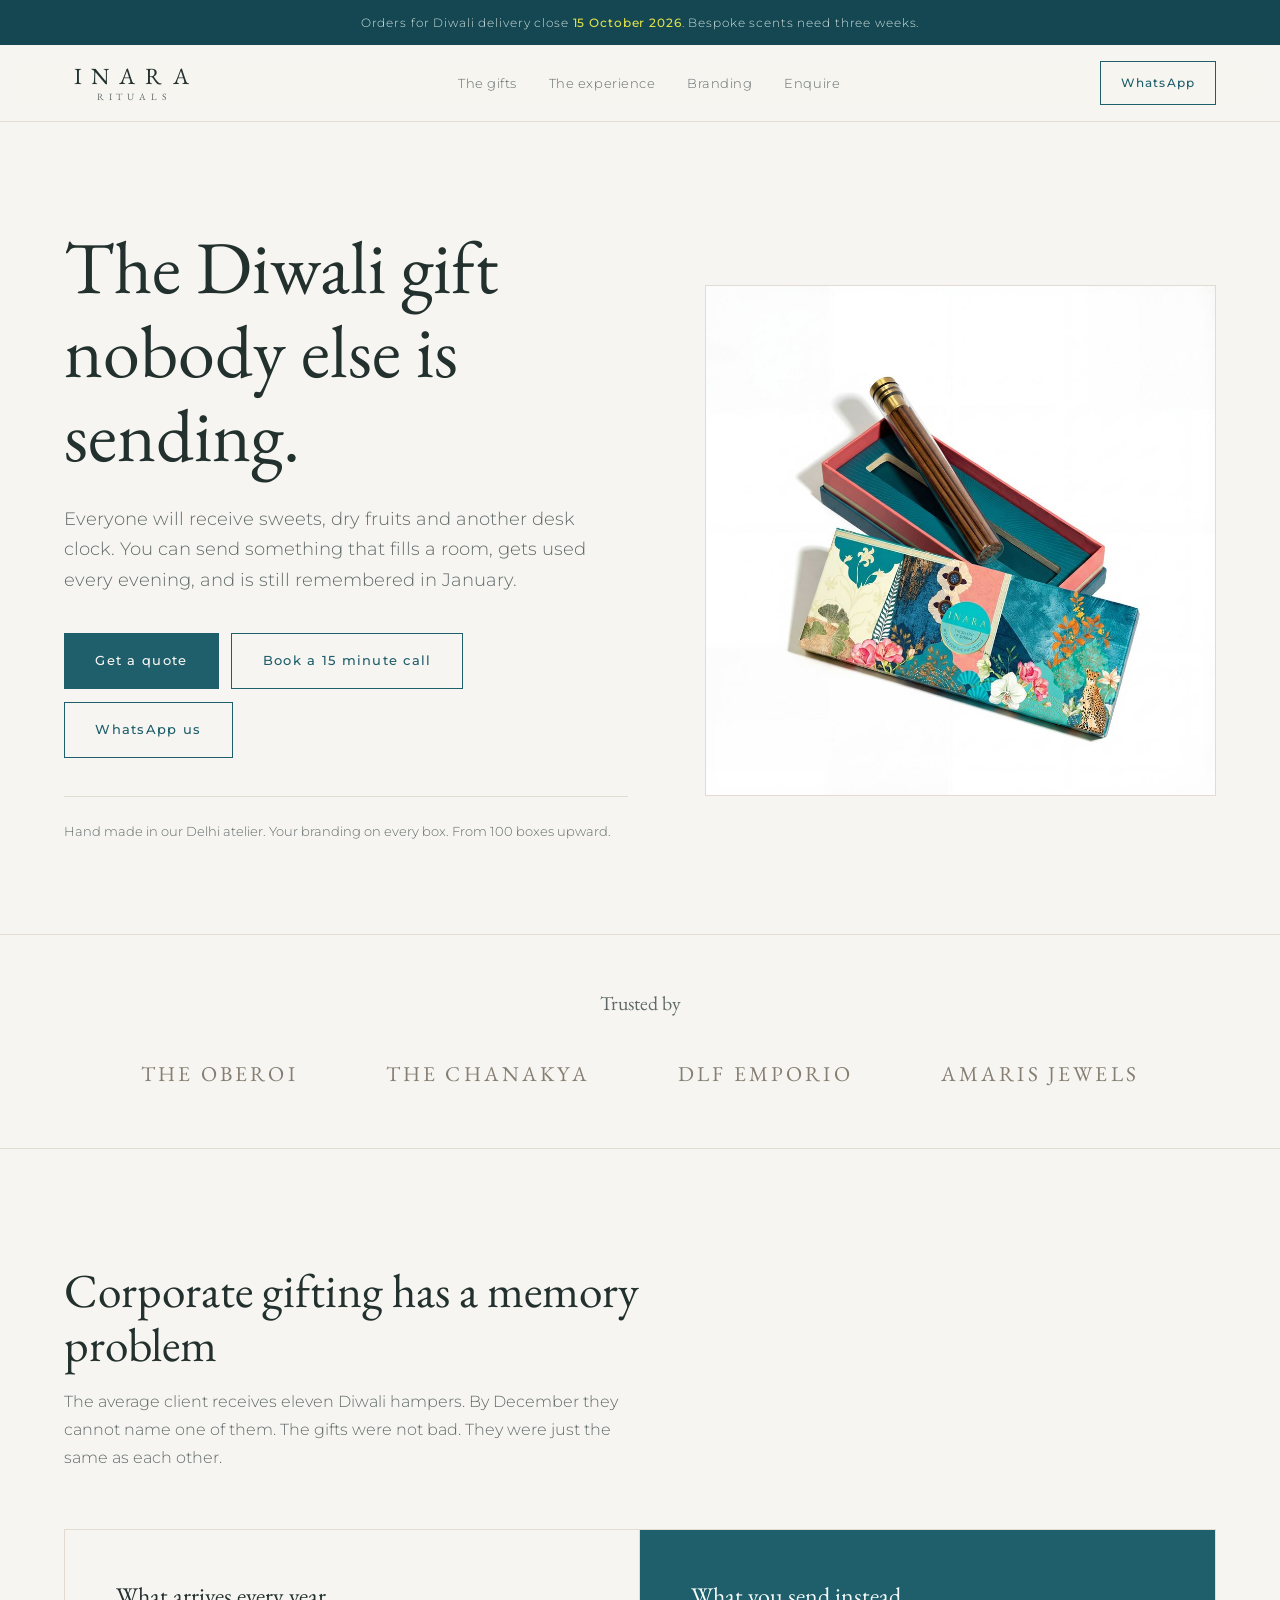
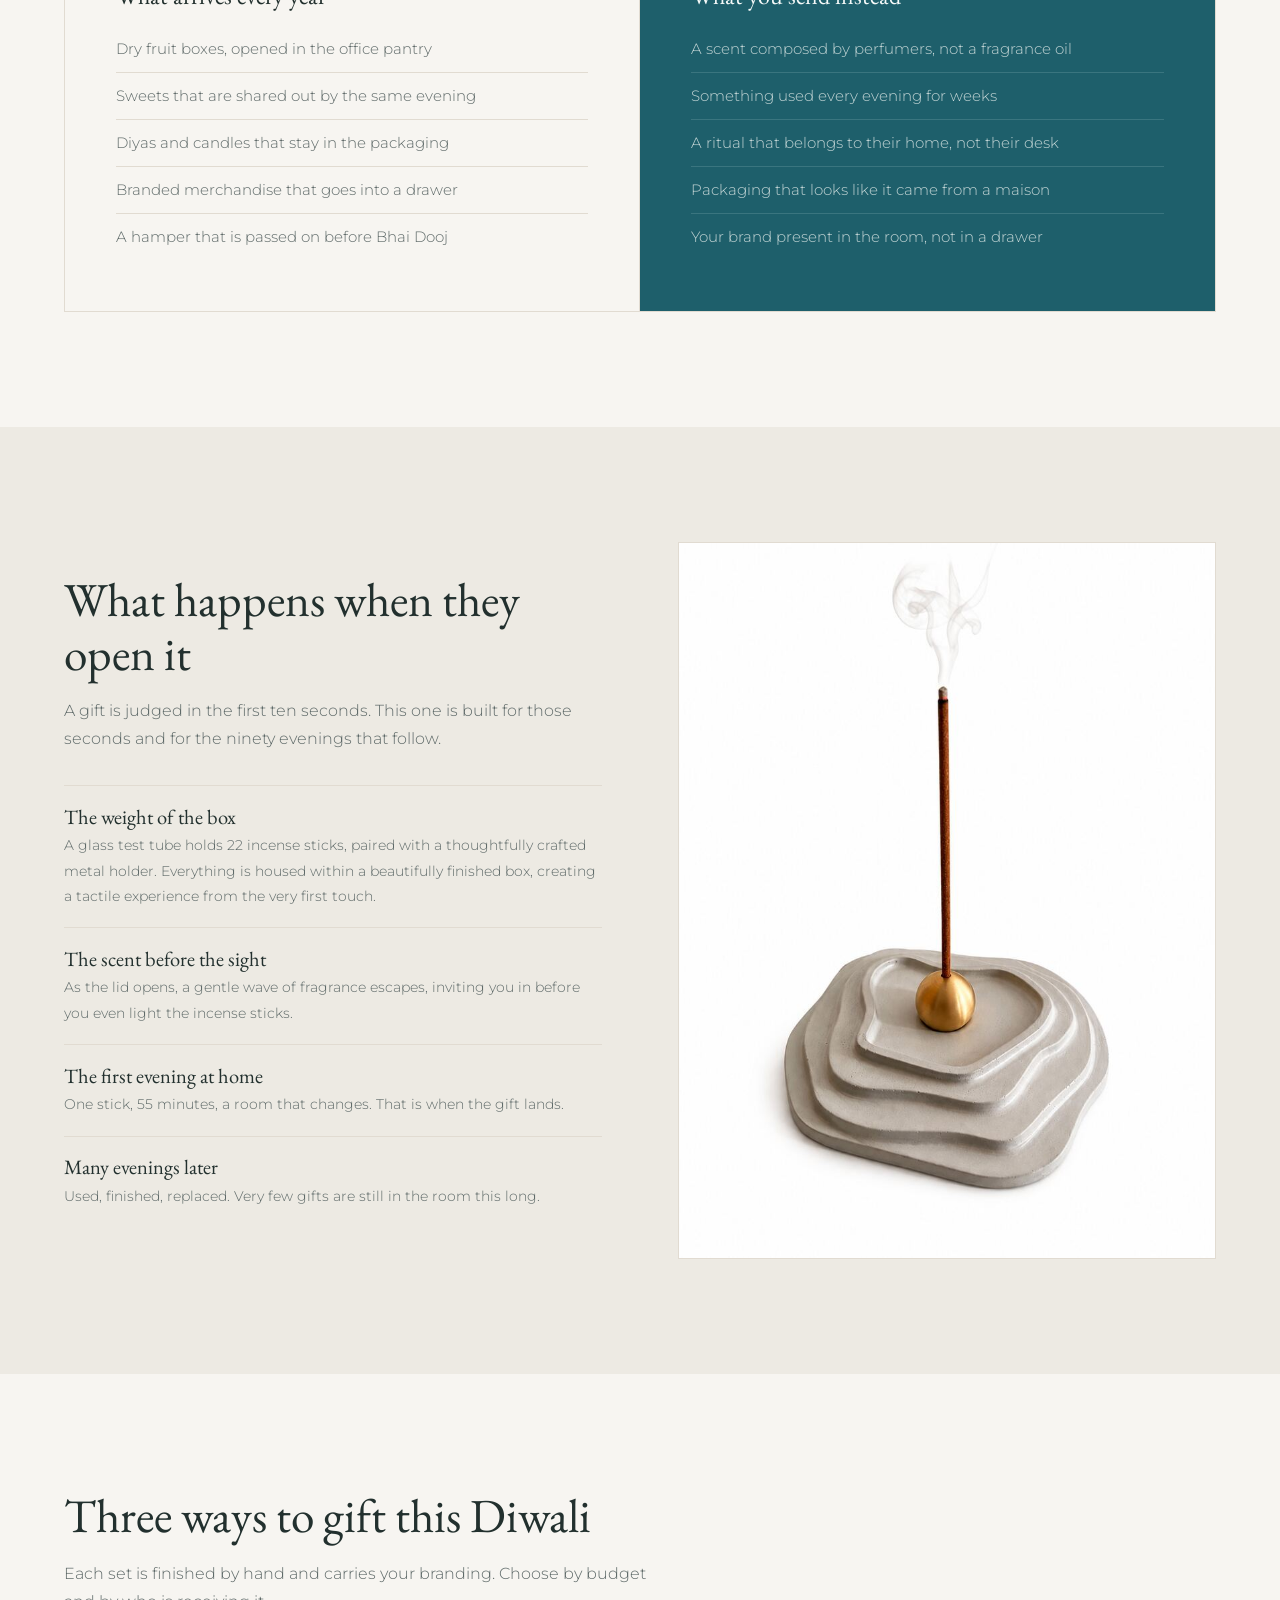
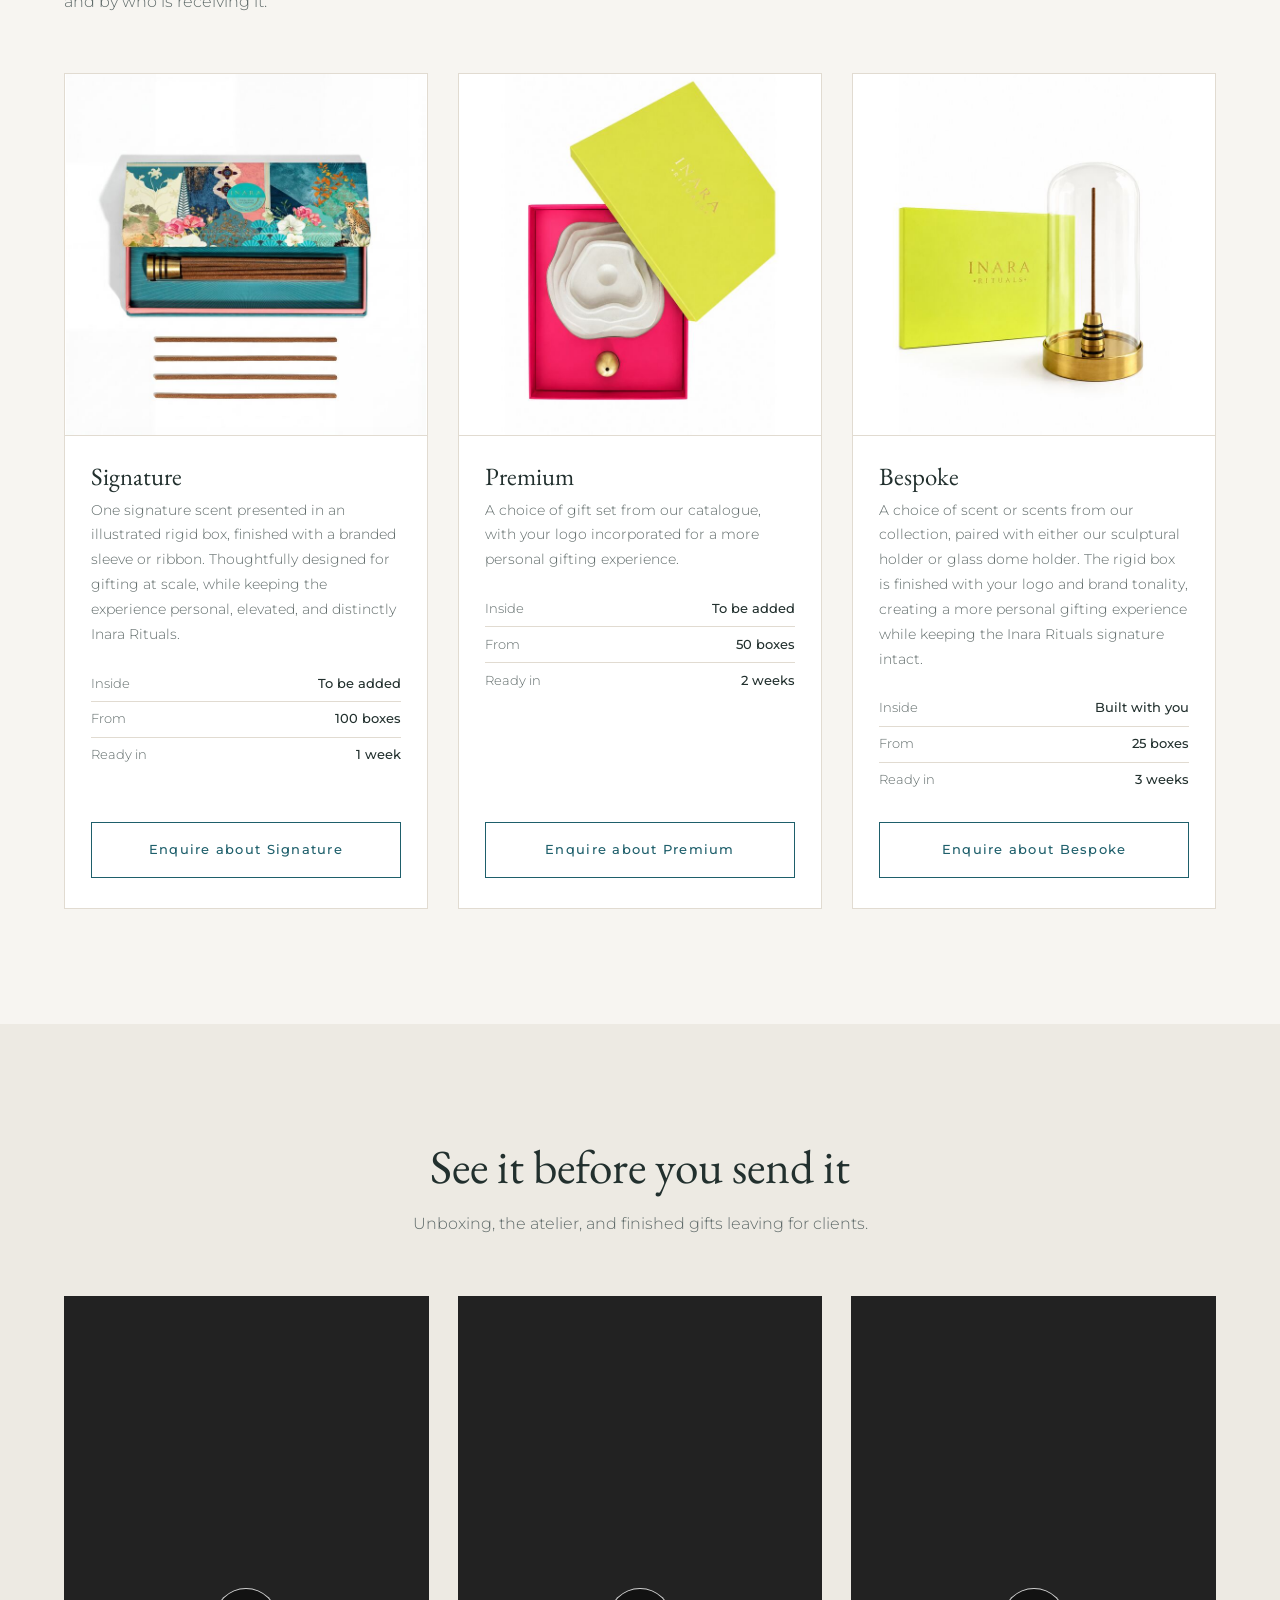
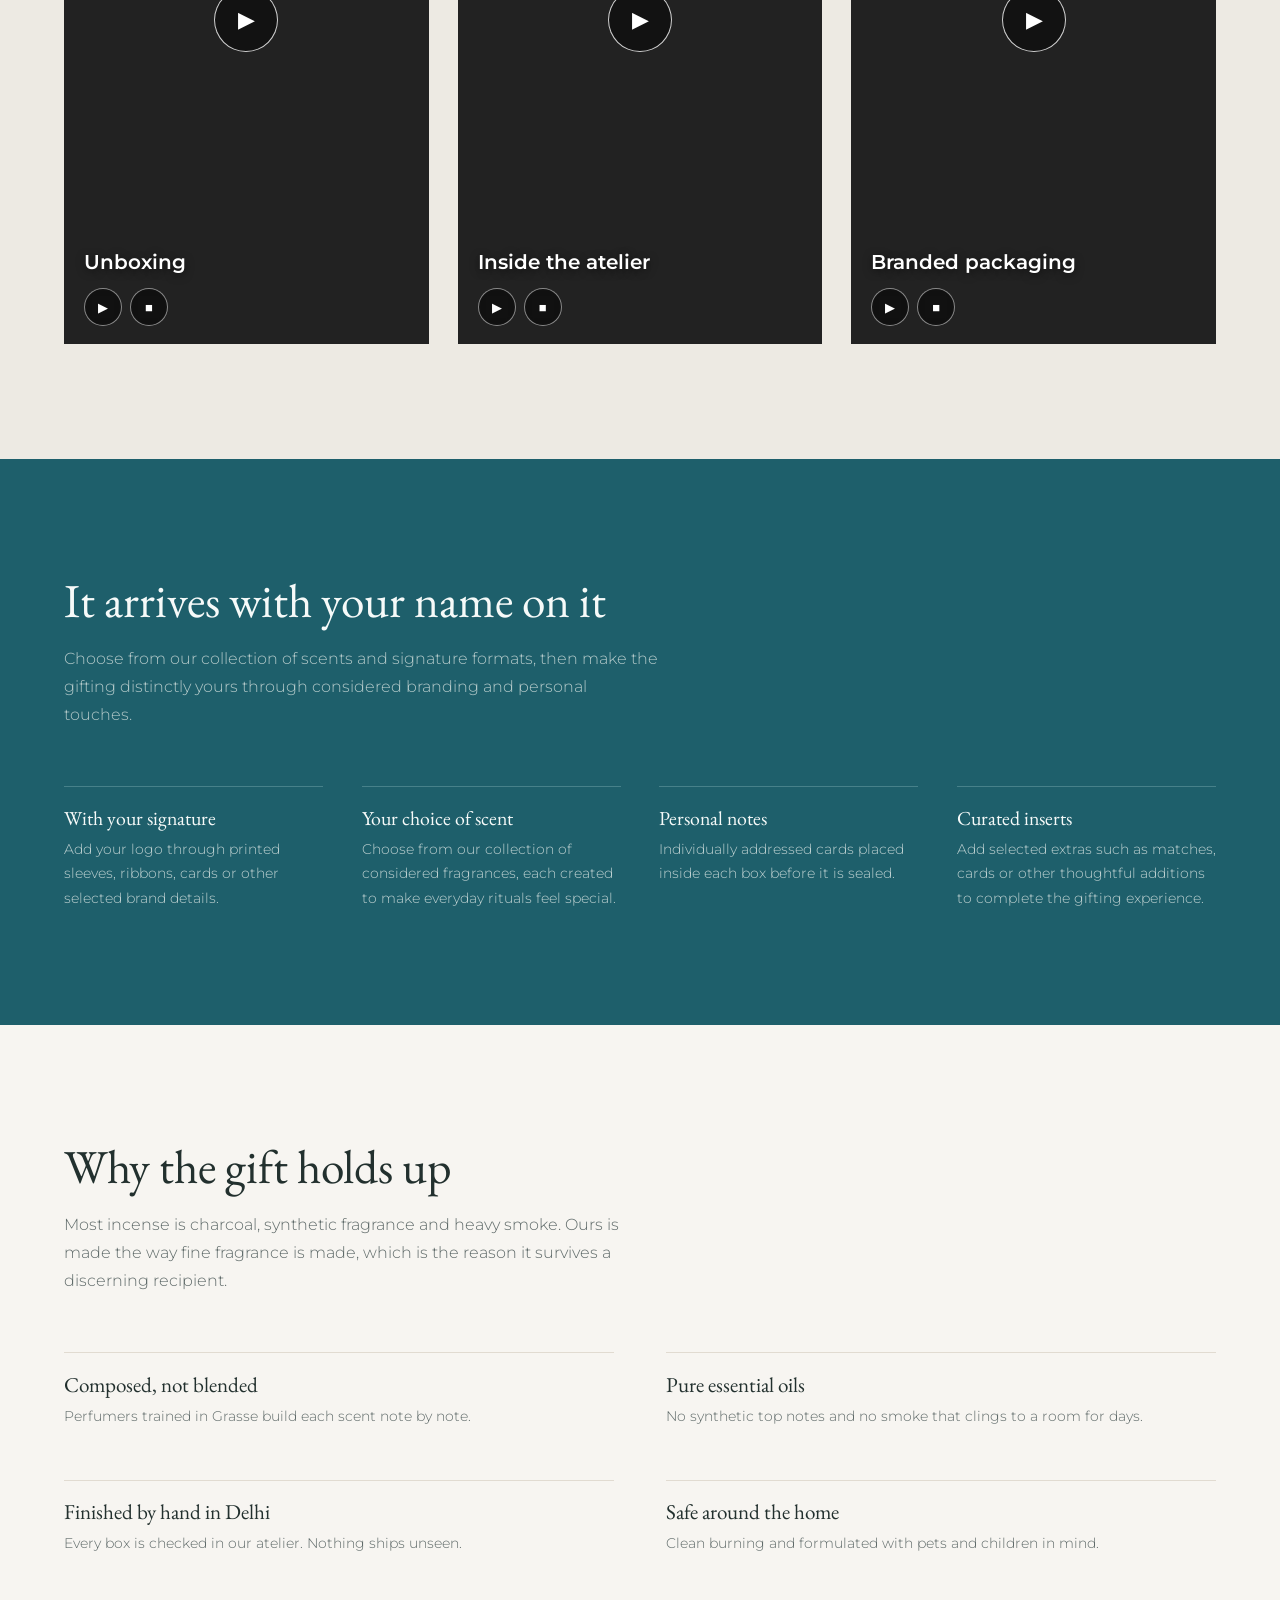
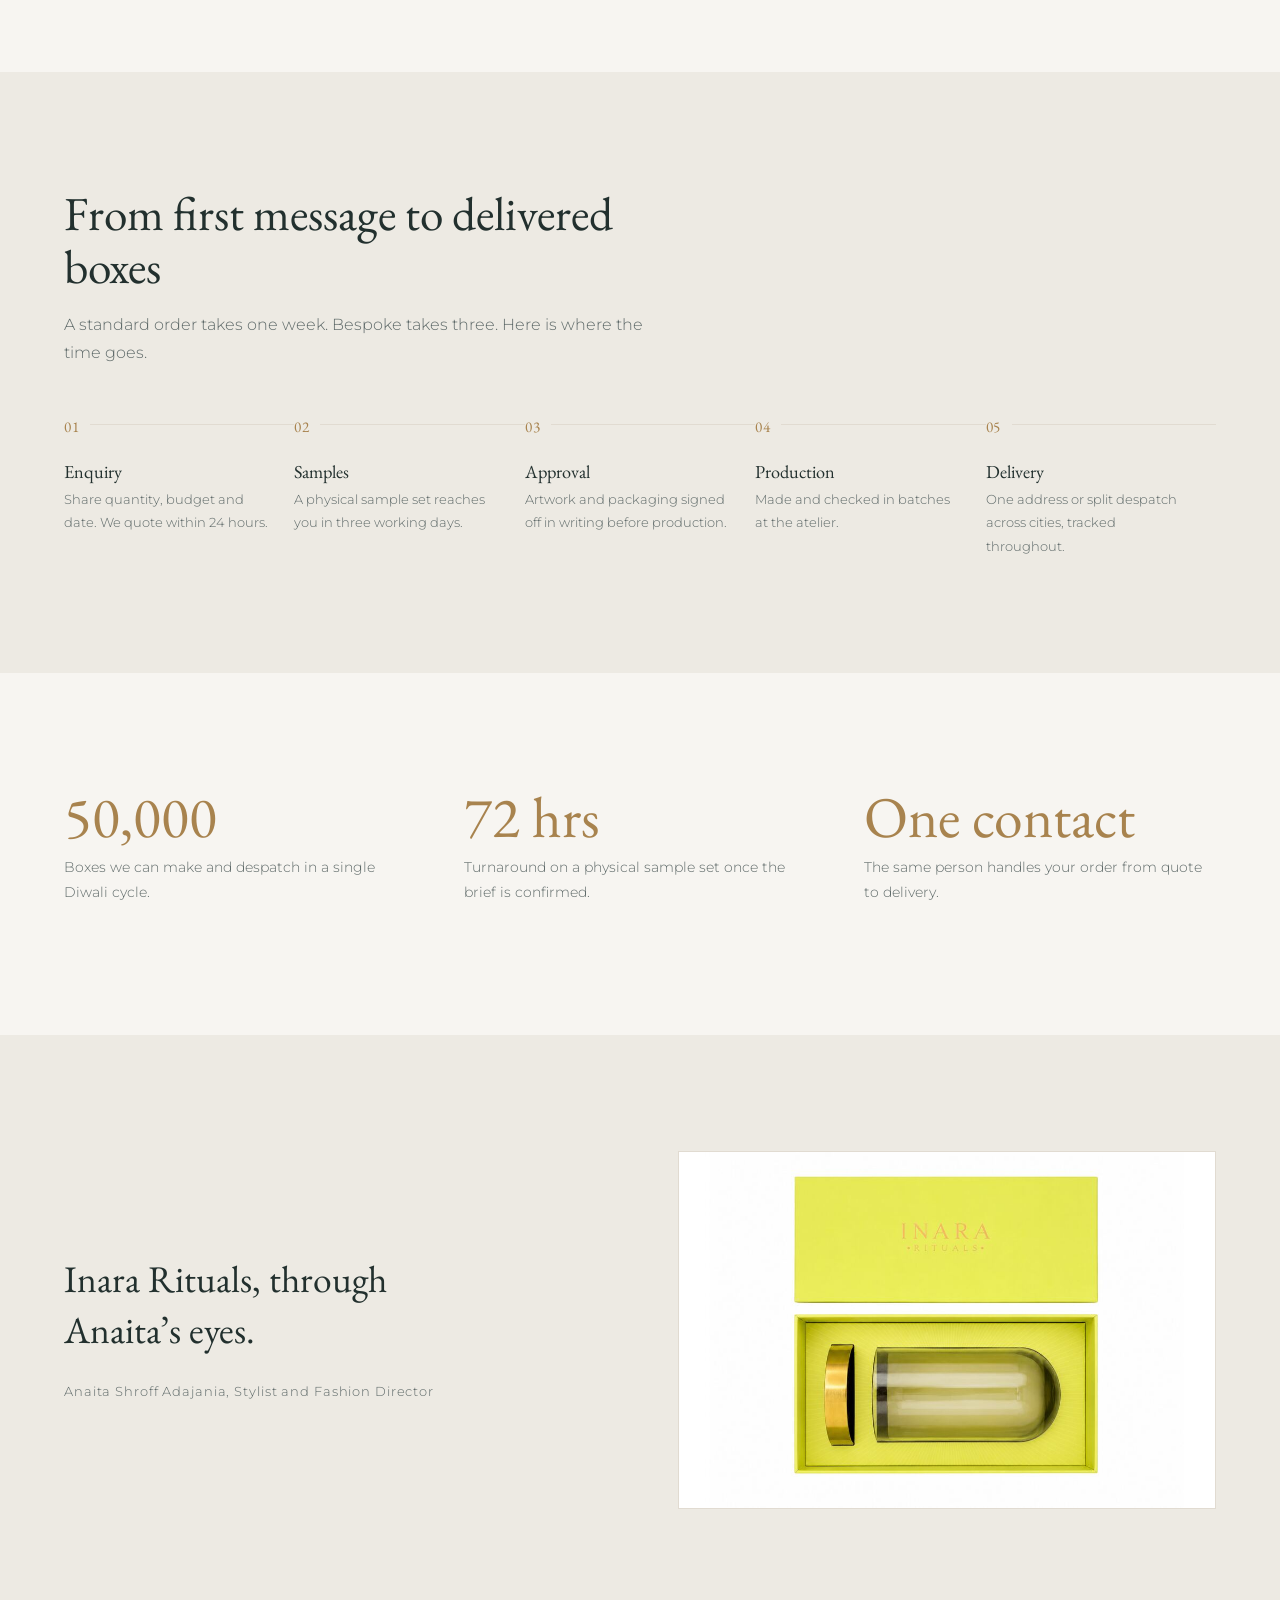
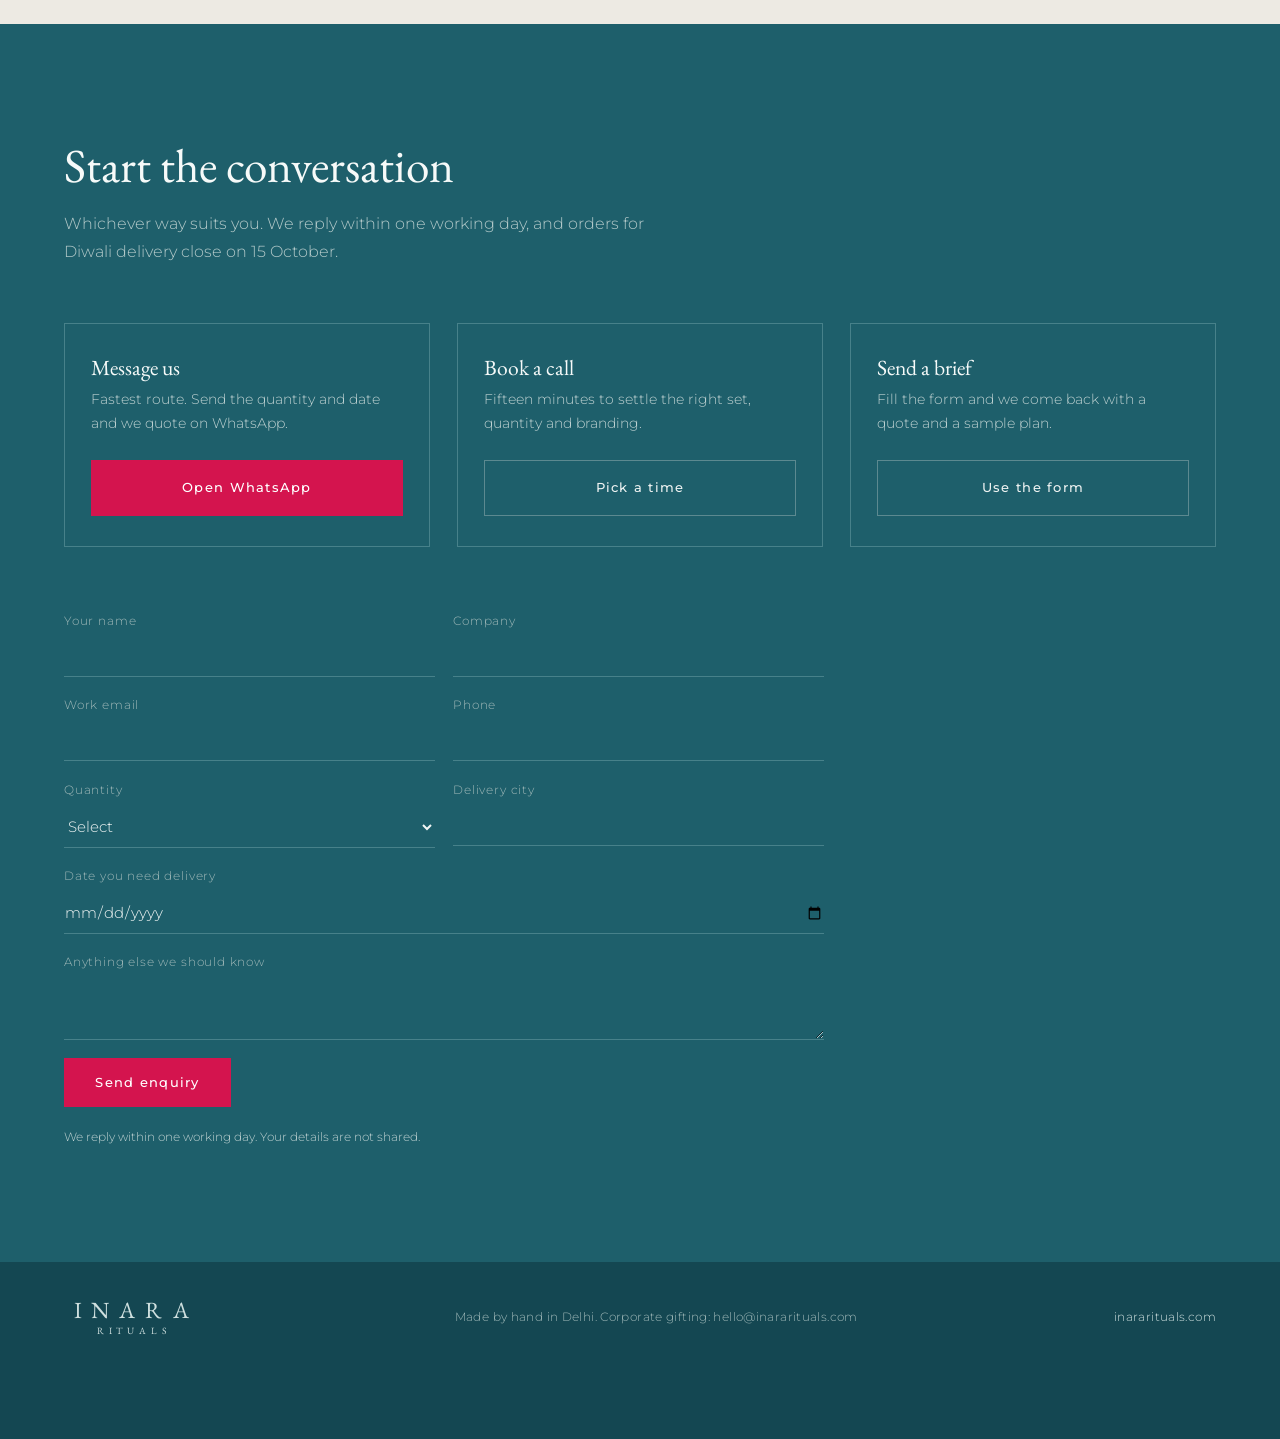
==== commit bdc85868: "Add Video" ====
--- a/index.html
+++ b/index.html
@@ -184,17 +184,101 @@
      ============================================================ -->
 <section class="section on-mist">
   <div class="wrap">
+
     <div class="head mid reveal">
       <h2>See it before you send it</h2>
       <p>Unboxing, the atelier, and finished gifts leaving for clients.</p>
     </div>
+
     <div class="reels reveal">
-      <!-- Reel 1 source: https://drive.google.com/drive/folders/1Td0ORncad0oISBm-FmPhowhJPRSnD5Pf?usp=sharing -->
-      <div class="reel"><span>REEL 1<br>Unboxing</span></div>
-      <!-- Reel 2 source: https://drive.google.com/drive/folders/1GJJrOFwqy2rcQVyR72fBtxaXZnKHC8Mc?usp=sharing -->
-      <div class="reel"><span>REEL 2<br>Inside the atelier</span></div>
-      <!-- Reel 3 source: https://drive.google.com/file/d/1mkGx8gdihBJk6_2i7l4xS0kTKwQHSfa0/view?usp=sharing -->
-      <div class="reel"><span>REEL 3<br>Branded packaging</span></div>
+
+      <!-- Reel 1 -->
+      <div class="reel">
+        <video
+          class="reel-video"
+          src="./videos/reel1.mp4"
+          preload="metadata"
+          playsinline>
+        </video>
+
+        <button class="video-play" type="button" aria-label="Play video">
+          ▶
+        </button>
+
+        <div class="reel-title">
+          
+          <span>Unboxing</span>
+        </div>
+
+        <div class="video-controls">
+          <button class="video-control play-pause" type="button">
+            ▶
+          </button>
+
+          <button class="video-control stop" type="button">
+            ■
+          </button>
+        </div>
+      </div>
+
+      <!-- Reel 2 -->
+      <div class="reel">
+        <video
+          class="reel-video"
+          src="./videos/reel2.mp4"
+          preload="metadata"
+          playsinline>
+        </video>
+
+        <button class="video-play" type="button" aria-label="Play video">
+          ▶
+        </button>
+
+        <div class="reel-title">
+          
+          <span>Inside the atelier</span>
+        </div>
+
+        <div class="video-controls">
+          <button class="video-control play-pause" type="button">
+            ▶
+          </button>
+
+          <button class="video-control stop" type="button">
+            ■
+          </button>
+        </div>
+      </div>
+
+      <!-- Reel 3 -->
+      <div class="reel">
+        <video
+          class="reel-video"
+          src="./videos/reel3.mp4"
+          preload="metadata"
+          playsinline>
+        </video>
+
+        <button class="video-play" type="button" aria-label="Play video">
+          ▶
+        </button>
+
+        <div class="reel-title">
+      
+          <span>Branded packaging</span>
+        </div>
+
+        <div class="video-controls">
+          <button class="video-control play-pause" type="button">
+            ▶
+          </button>
+
+          <button class="video-control stop" type="button">
+            ■
+          </button>
+        </div>
+      </div>
+
     </div>
   </div>
 </section>
--- a/style.css
+++ b/style.css
@@ -111,11 +111,132 @@
 .cat-facts li:last-child{border-bottom:0;}
 .cat-facts b{font-weight:500;color:var(--ink);}
 .cat-body .btn{margin-top:auto;text-align:center;}
-
-.reels{display:grid;grid-template-columns:repeat(3,1fr);gap:clamp(1rem,2.4vw,1.8rem);}
-.reel{aspect-ratio:9/16;overflow:hidden;background:var(--plate);border:1px solid var(--line);
+.reel {
+  position: relative;
+  overflow: hidden;
+  background: #222;
+  border-radius: 0;
+  aspect-ratio: 9 / 16;
+}
+
+.reel-video {
+  width: 100%;
+  height: 100%;
+  display: block;
+  object-fit: cover;
+}
+
+/* Center play button */
+.video-play {
+  position: absolute;
+  top: 50%;
+  left: 50%;
+  transform: translate(-50%, -50%);
+
+  width: 64px;
+  height: 64px;
+
+  border: 1px solid rgba(255,255,255,.8);
+  border-radius: 50%;
+
+  background: rgba(0,0,0,.45);
+  color: #fff;
+
+  font-size: 22px;
+  cursor: pointer;
+
+  display: flex;
+  align-items: center;
+  justify-content: center;
+
+  backdrop-filter: blur(6px);
+
+  transition: all .25s ease;
+}
+
+.video-play:hover {
+  transform: translate(-50%, -50%) scale(1.08);
+  background: rgba(0,0,0,.65);
+}
+
+/* Bottom controls */
+.video-controls {
+  position: absolute;
+  left: 20px;
+  bottom: 18px;
+
+  display: flex;
+  gap: 8px;
+
+  z-index: 5;
+}
+
+.video-control {
+  width: 38px;
+  height: 38px;
+
+  border: 1px solid rgba(255,255,255,.5);
+  border-radius: 50%;
+
+  background: rgba(0,0,0,.5);
+  color: #fff;
+
+  cursor: pointer;
+
+  display: flex;
+  align-items: center;
+  justify-content: center;
+
+  font-size: 13px;
+
+  backdrop-filter: blur(5px);
+
+  transition: all .2s ease;
+}
+
+.video-control:hover {
+  background: rgba(0,0,0,.8);
+  transform: scale(1.05);
+}
+
+/* Title */
+.reel-title {
+  position: absolute;
+  left: 20px;
+  bottom: 70px;
+
+  z-index: 3;
+
+  display: flex;
+  flex-direction: column;
+
+  pointer-events: none;
+
+  color: #fff;
+
+  text-shadow: 0 2px 8px rgba(0,0,0,.55);
+}
+
+.reel-title strong {
+  font-size: 20px;
+  line-height: 1.1;
+}
+
+.reel-title span {
+  font-size: 20px;
+  font-weight: 600;
+  line-height: 1.15;
+}
+
+.reels {
+  display: grid;
+  grid-template-columns: repeat(3, 1fr);
+  gap: clamp(1rem, 2.4vw, 1.8rem);
+}
+/* .reels{display:grid;grid-template-columns:repeat(3,1fr);gap:clamp(1rem,2.4vw,1.8rem);} */
+/* .reel{aspect-ratio:9/16;overflow:hidden;background:var(--plate);border:1px solid var(--line);
   display:flex;align-items:center;justify-content:center;text-align:center;color:#A39A8C;font-size:.72rem;letter-spacing:.09em;line-height:1.9;padding:1.4rem;}
-.reel iframe,.reel video{width:100%;height:100%;border:0;object-fit:cover;}
+.reel iframe,.reel video{width:100%;height:100%;border:0;object-fit:cover;} */
 
 .custom-grid{display:grid;grid-template-columns:repeat(4,1fr);gap:clamp(1.5rem,3vw,2.6rem);}
 .custom{padding-top:1.2rem;border-top:1px solid #47818A;}
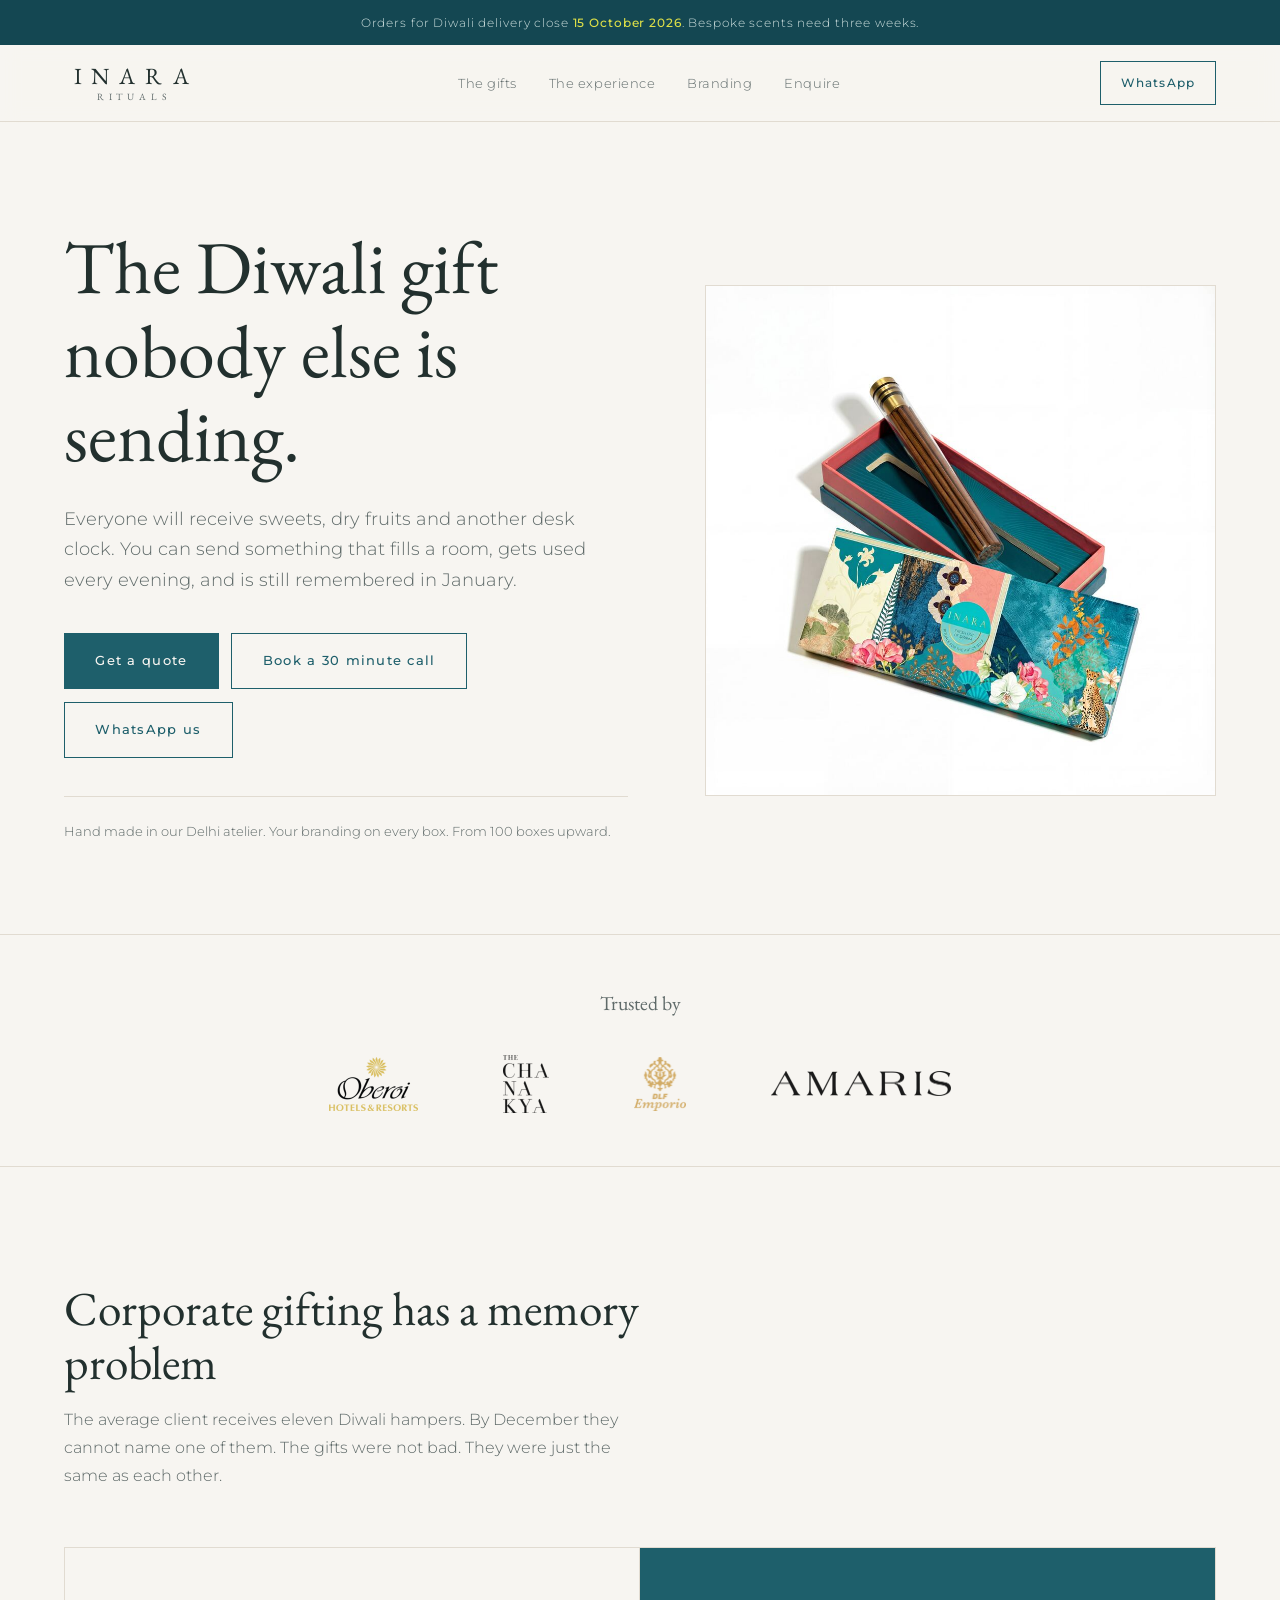
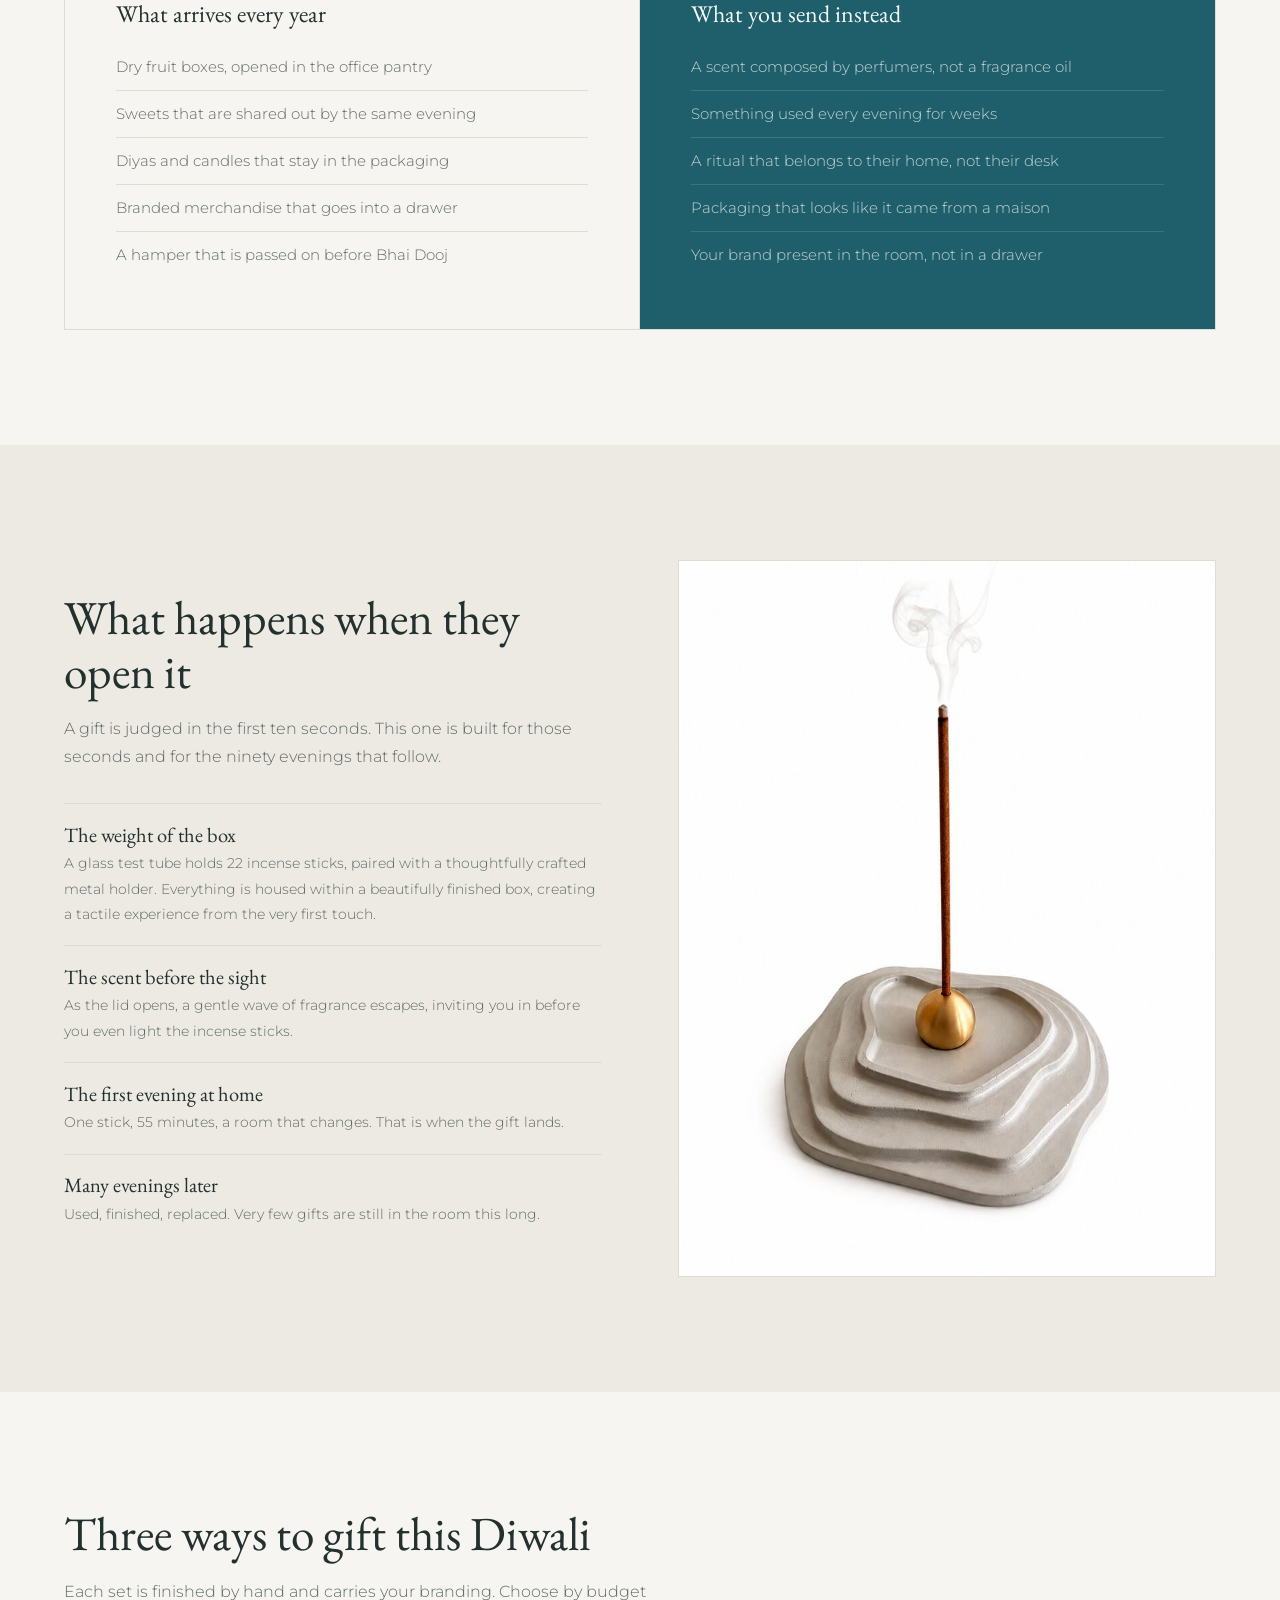
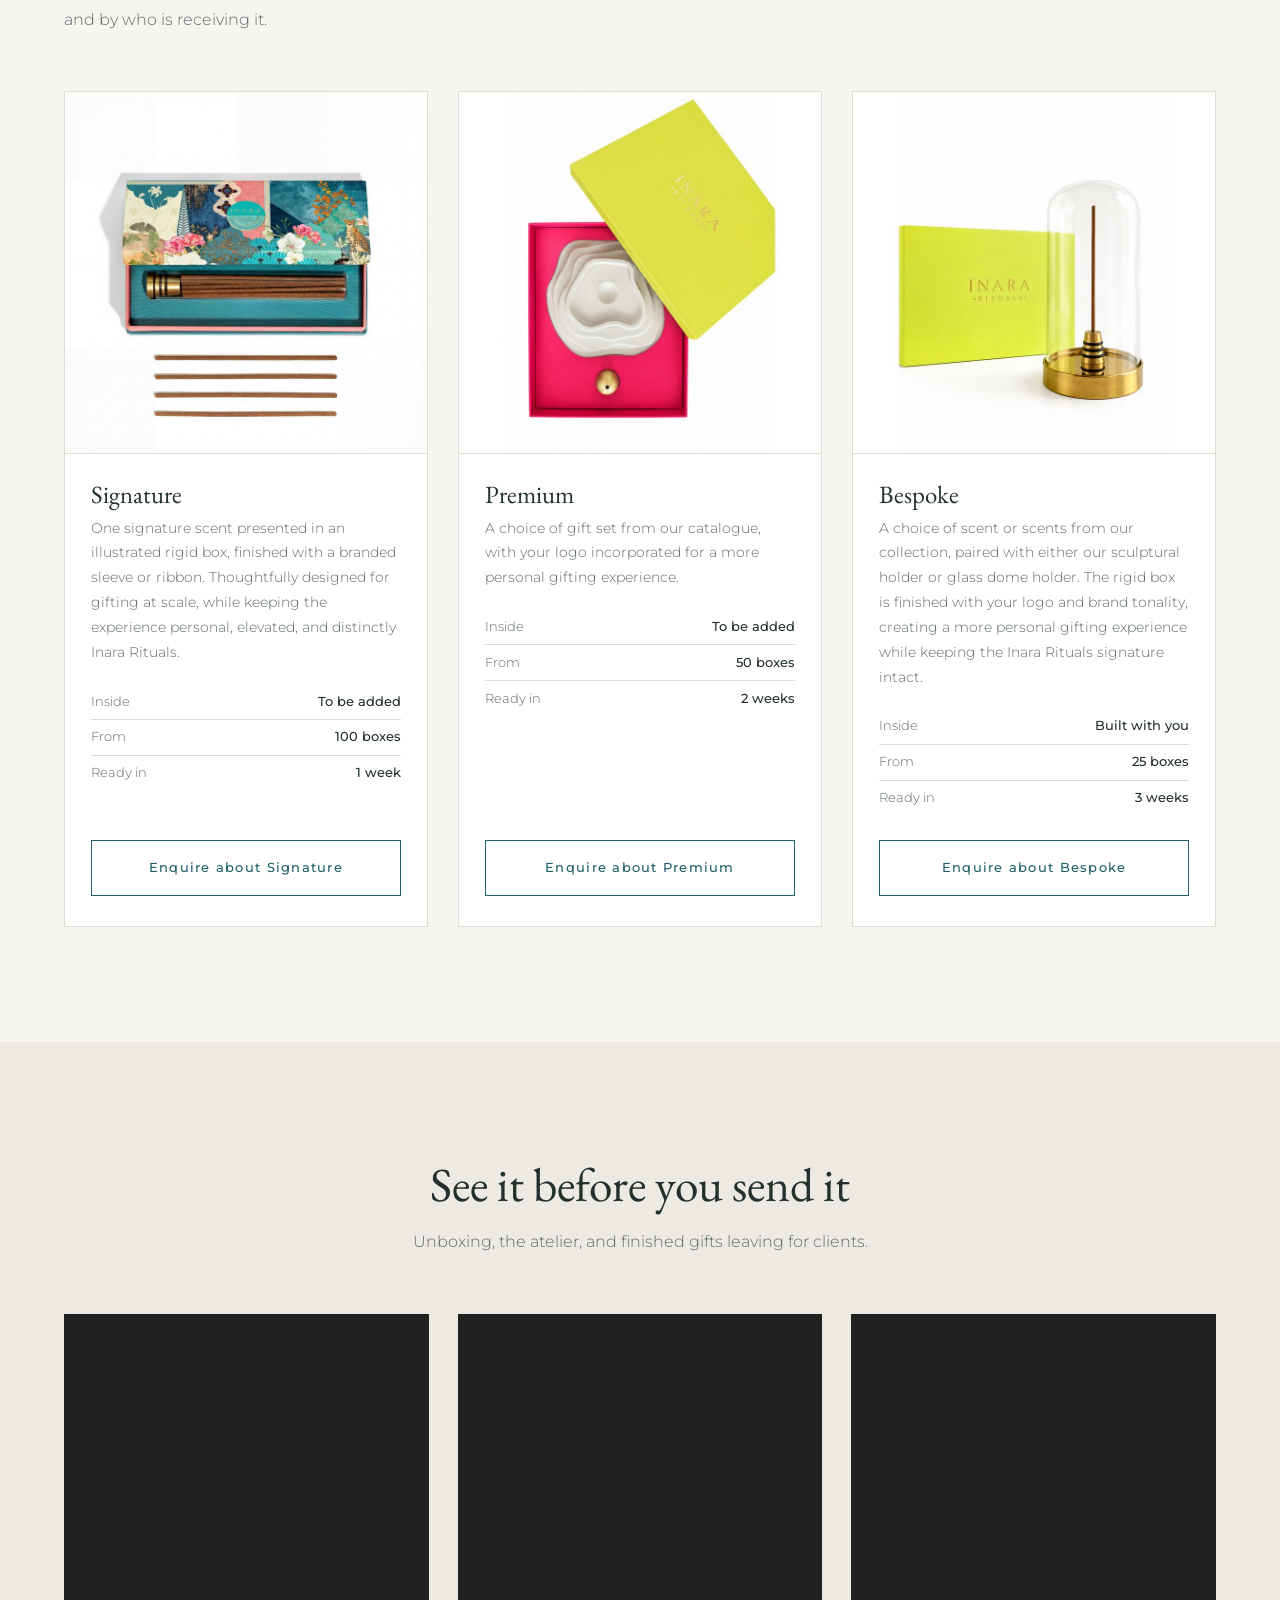
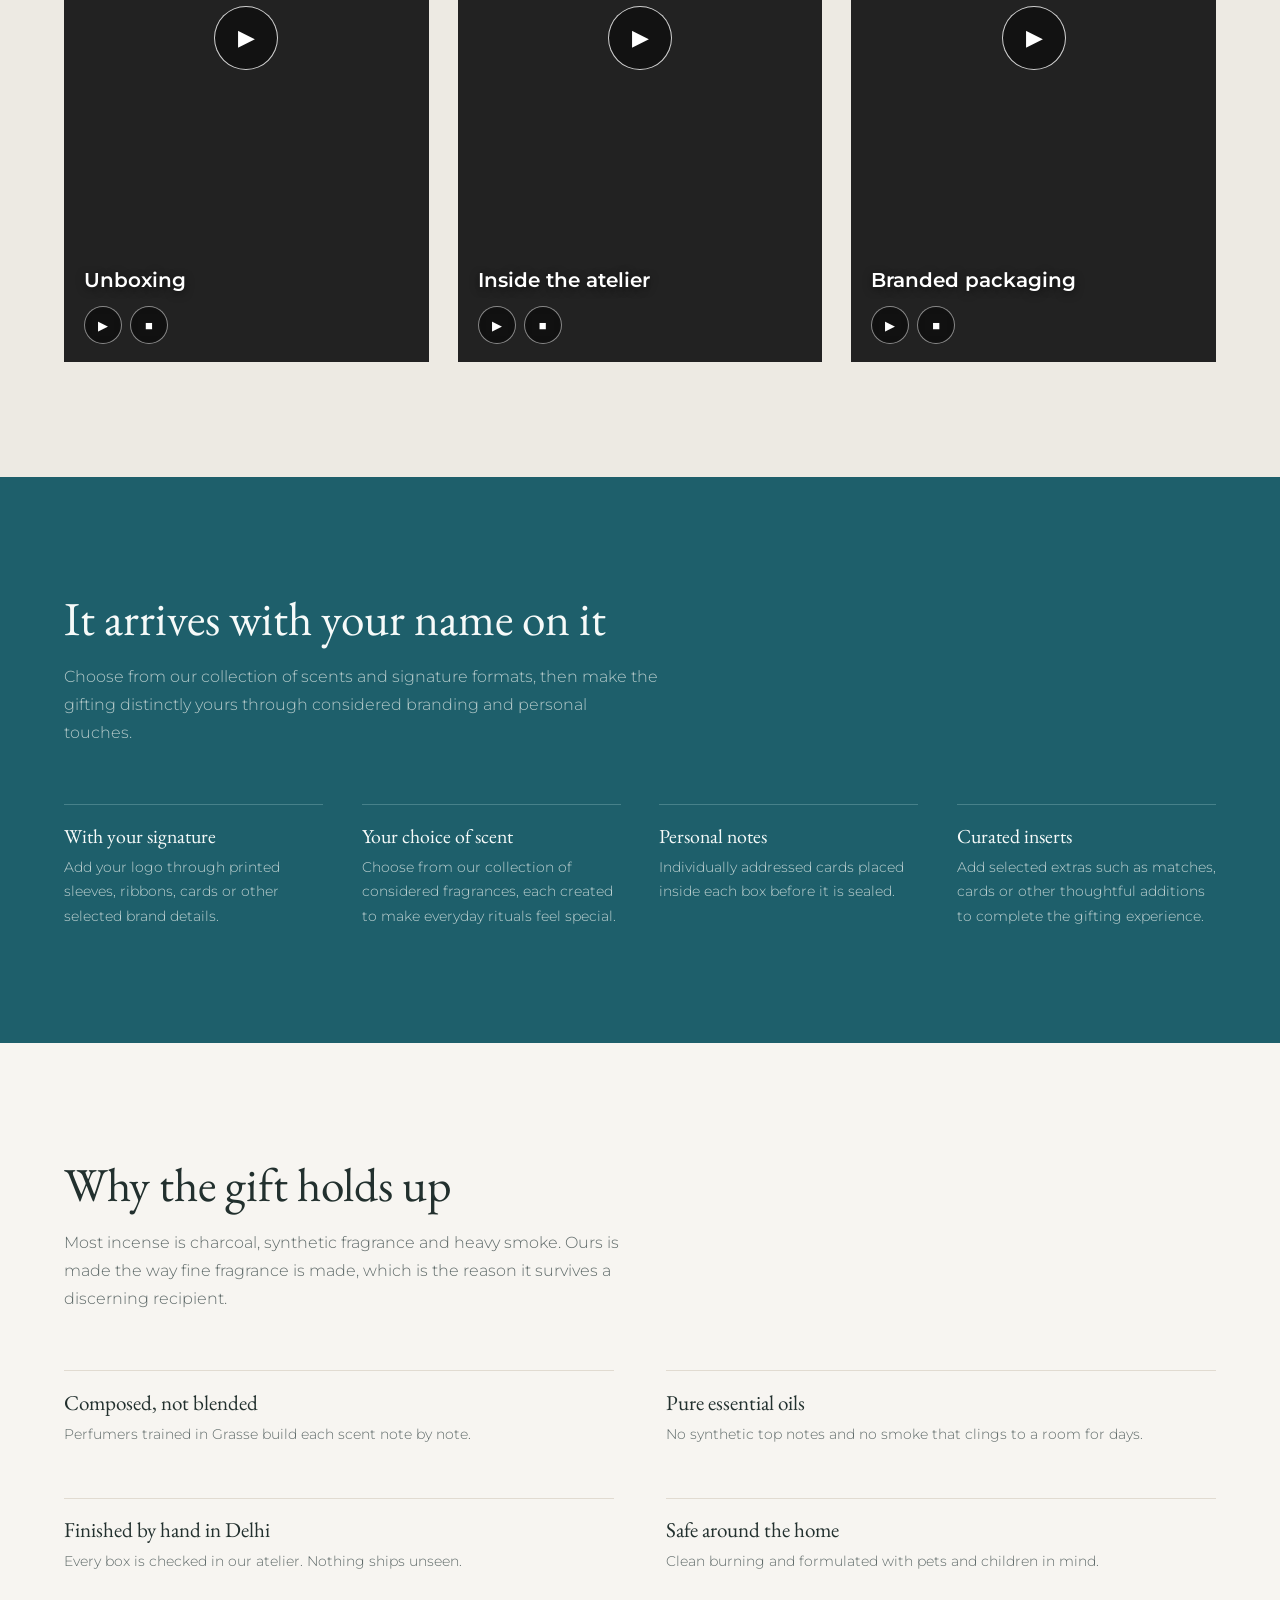
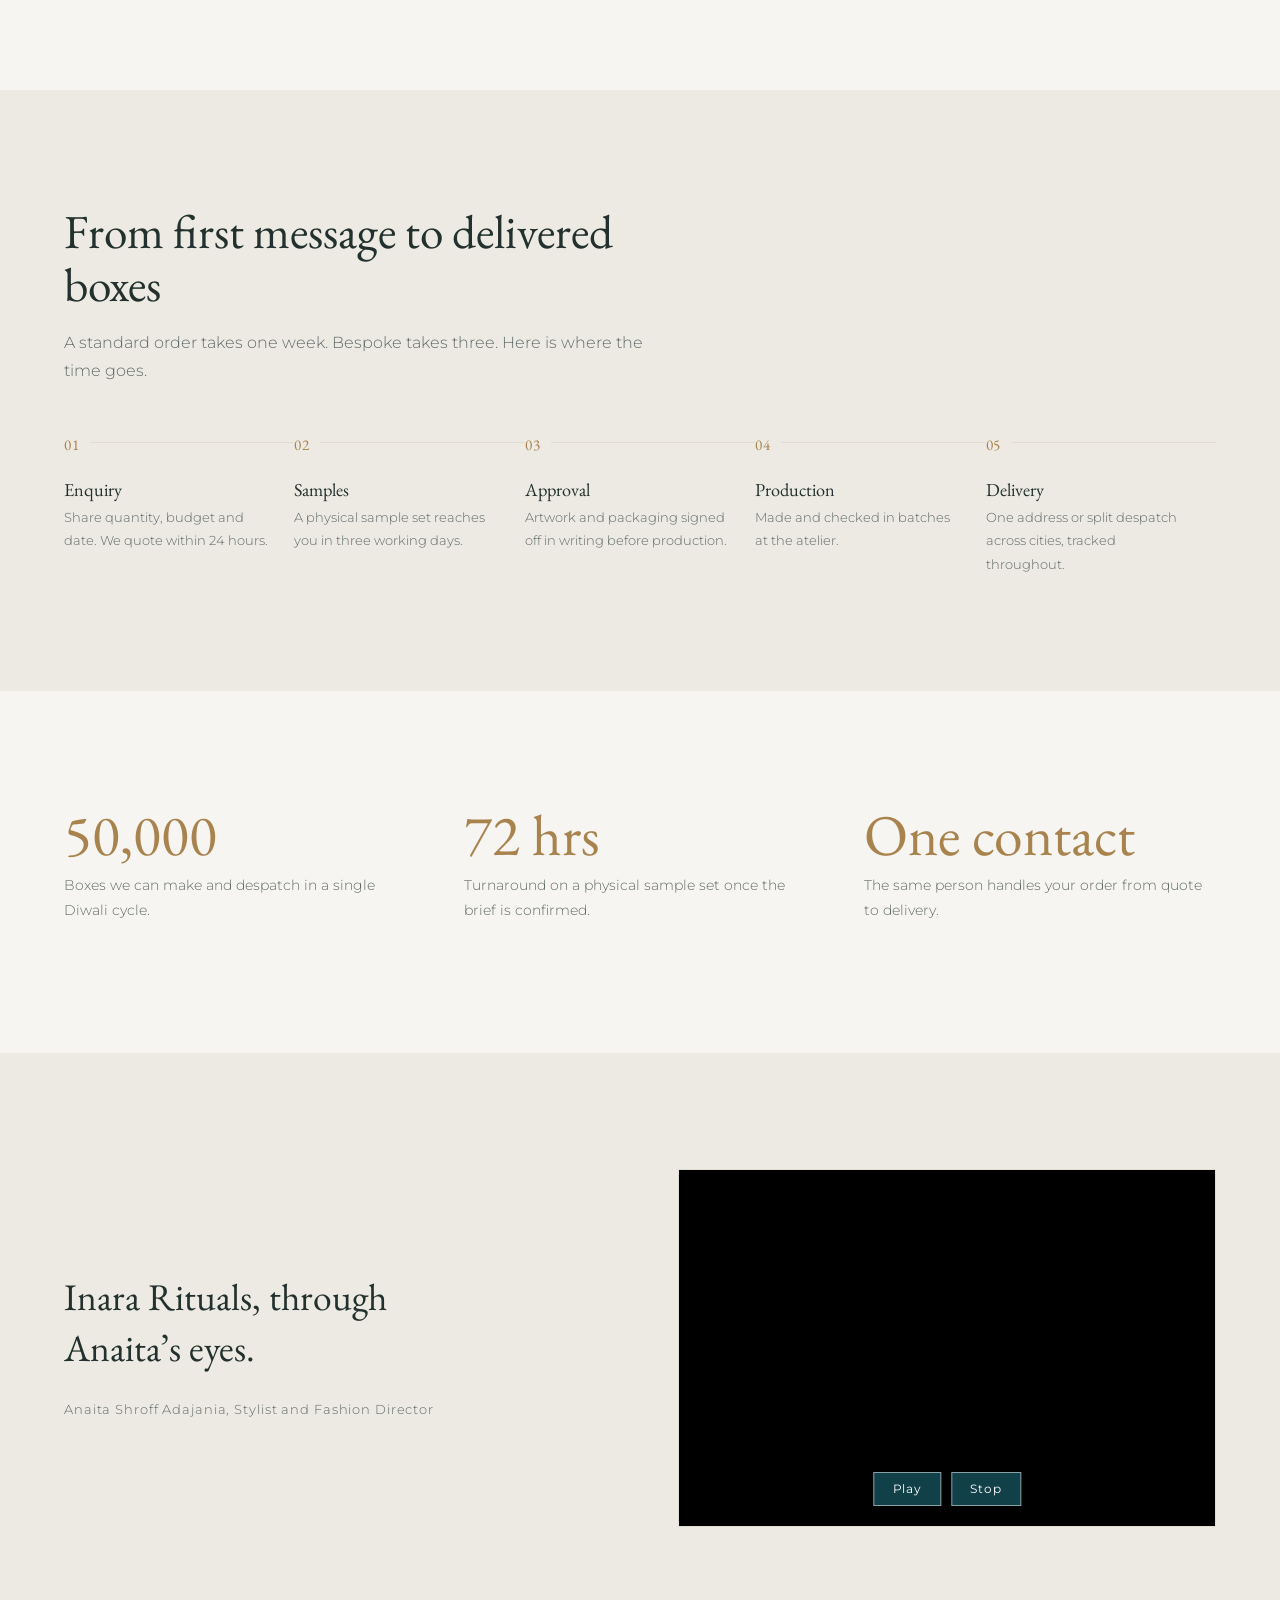
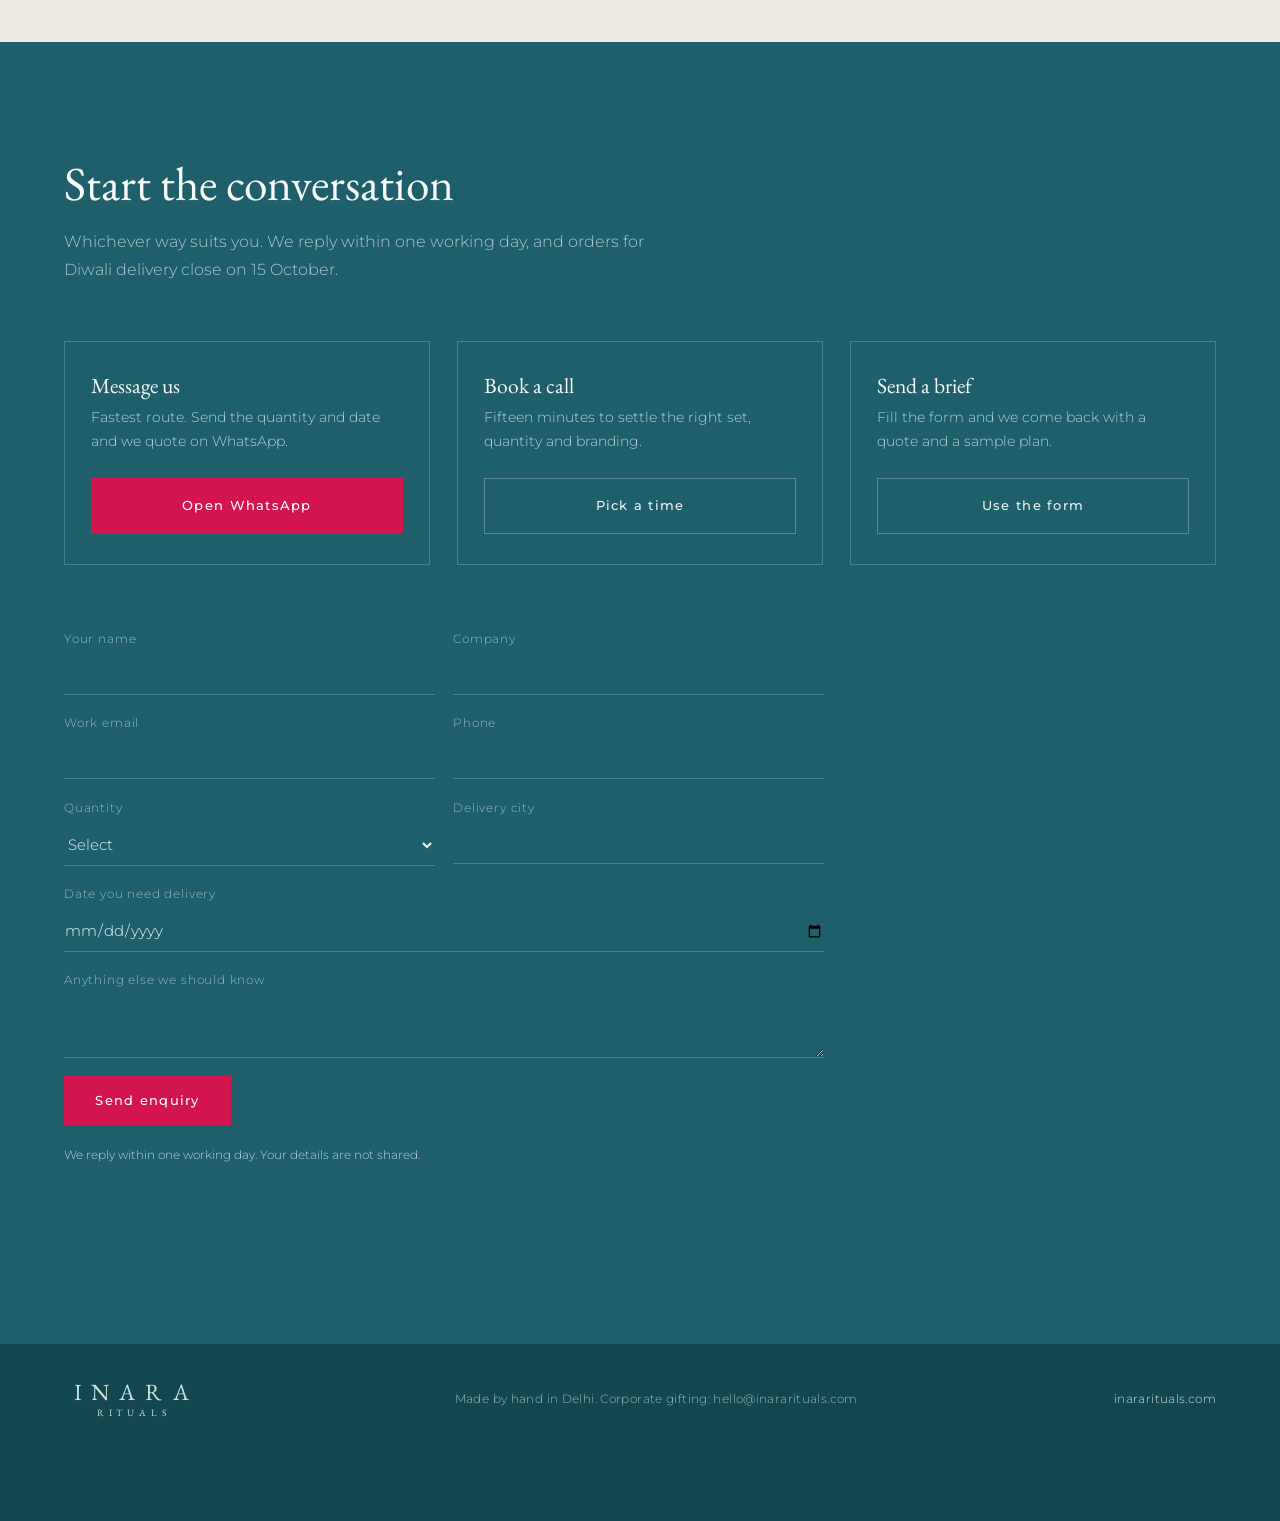
==== commit be3bc8a5: "Add hubspot" ====
--- a/index.html
+++ b/index.html
@@ -4,14 +4,45 @@
 <meta charset="utf-8">
 <meta name="viewport" content="width=device-width, initial-scale=1">
 <title>Unique Corporate Diwali Gifts | Inara Rituals</title>
+
+<meta name="robots" content="noindex, nofollow">
 <meta name="description" content="The Diwali gift nobody else is sending. Hand made scent gifting from our Delhi atelier, with your branding. From 100 boxes. Orders close 15 October.">
+<!-- Google Tag Manager -->
+  <script>
+    (function(w,d,s,l,i){
+      w[l]=w[l]||[];
+      w[l].push({
+        'gtm.start': new Date().getTime(),
+        event:'gtm.js'
+      });
+
+      var f=d.getElementsByTagName(s)[0],
+          j=d.createElement(s),
+          dl=l!='dataLayer'?'&l='+l:'';
+
+      j.async=true;
+      j.src=
+        'https://www.googletagmanager.com/gtm.js?id='+i+dl;
+
+      f.parentNode.insertBefore(j,f);
+    })(window,document,'script','dataLayer','GTM-WR4KVQP7');
+  </script>
+  <!-- End Google Tag Manager -->
+
 <link rel="preconnect" href="https://fonts.googleapis.com">
 <link rel="preconnect" href="https://fonts.gstatic.com" crossorigin>
 <link href="https://fonts.googleapis.com/css2?family=EB+Garamond:wght@400;500&family=Montserrat:wght@300;400;500;600&display=swap" rel="stylesheet">
 <link rel="stylesheet" href="style.css">
 </head>
 <body>
-
+ <noscript>
+    <iframe
+      src="https://www.googletagmanager.com/ns.html?id=GTM-WR4KVQP7"
+      height="0"
+      width="0"
+      style="display:none;visibility:hidden">
+    </iframe>
+  </noscript>
 <div class="notice">Orders for Diwali delivery close <b>15 October 2026</b>. Bespoke scents need three weeks.</div>
 
 <nav class="nav">
@@ -23,7 +54,7 @@
       <a href="#customisation">Branding</a>
       <a href="#start">Enquire</a>
     </div>
-    <a class="btn btn-line btn-sm" href="https://wa.me/91XXXXXXXXXX" rel="noopener">WhatsApp</a>
+    <a class="btn btn-line btn-sm" href="https://wa.me/919810979086" rel="noopener">WhatsApp</a>
   </div>
 </nav>
 
@@ -34,8 +65,8 @@
       <p class="hero-lede rise d2">Everyone will receive sweets, dry fruits and another desk clock. You can send something that fills a room, gets used every evening, and is still remembered in January.</p>
       <div class="hero-cta rise d3">
         <a class="btn" href="#start">Get a quote</a>
-        <a class="btn btn-line" href="https://calendly.com/YOUR-LINK" rel="noopener">Book a 15 minute call</a>
-        <a class="btn btn-line" href="https://wa.me/91XXXXXXXXXX" rel="noopener">WhatsApp us</a>
+        <a class="btn btn-line" href="https://calendly.com/YOUR-LINK" rel="noopener">Book a 30 minute call</a>
+        <a class="btn btn-line" href="https://wa.me/919810979086" rel="noopener">WhatsApp us</a>
       </div>
       <p class="hero-meta rise d3">Hand made in our Delhi atelier. Your branding on every box. From 100 boxes upward.</p>
     </div>
@@ -46,12 +77,11 @@
 <section class="trusted">
   <div class="wrap">
     <p class="trusted-line">Trusted by</p>
-    <!-- Swap each .logo-slot for <img src="logo.png" alt="Brand name"> when the files are ready -->
     <div class="logo-row">
-      <div class="logo-slot">THE OBEROI</div>
-      <div class="logo-slot">THE CHANAKYA</div>
-      <div class="logo-slot">DLF EMPORIO</div>
-      <div class="logo-slot">AMARIS JEWELS</div>
+      <div class="logo-slot"><img class="lg-oberoi" src="[data-uri]" alt="Oberoi Hotels and Resorts"></div>
+      <div class="logo-slot"><img class="lg-chanakya" src="[data-uri]" alt="The Chanakya"></div>
+      <div class="logo-slot"><img class="lg-dlf" src="[data-uri]" alt="DLF Emporio"></div>
+      <div class="logo-slot"><img class="lg-amaris" src="[data-uri]" alt="Amaris Jewels"></div>
     </div>
   </div>
 </section>
@@ -130,7 +160,16 @@
     <div class="cat-grid reveal">
 
       <article class="cat-card">
-        <div class="cat-img"><img src="[data-uri]" alt="Fresh out of Drama gift box with incense sticks"></div>
+        <div class="cat-img"><img src="[data-uri]
+          [base64]
+          [base64]
+          [base64]
+          [base64]
+          [base64]
+          [base64]
+          [base64]
+          
+          [base64]//2Q==" alt="Fresh out of Drama gift box with incense sticks"></div>
         <div class="cat-body">
           <h3>Signature</h3>
           <p>One signature scent presented in an illustrated rigid box, finished with a branded sleeve or ribbon. Thoughtfully designed for gifting at scale, while keeping the experience personal, elevated, and distinctly Inara Rituals.</p>
@@ -225,7 +264,7 @@
       <div class="reel">
         <video
           class="reel-video"
-          src="./videos/reel2.mp4"
+          src="./videos/reel2-real.mp4"
           preload="metadata"
           playsinline>
         </video>
@@ -370,8 +409,22 @@
       <p class="q">Inara Rituals, through Anaita’s eyes.</p>
       <cite>Anaita Shroff Adajania, Stylist and Fashion Director</cite>
     </blockquote>
-    <!-- Testimonial image to be replaced from: https://drive.google.com/file/d/1UK8egcfDQvRzRC5hESpX5trhVeZenRlx/view?usp=sharing -->
-    <figure class="quote-figure plate reveal"><img src="[data-uri]" alt="Inara Rituals dome holder presented in its branded box"></figure>
+    <figure class="quote-figure plate reveal">
+    <div class="testimonial-video-wrap">
+        <video
+            class="testimonial-video"
+            src="./videos/video-test.mp4"
+            preload="metadata"
+            playsinline>
+        </video>
+
+        <div class="testimonial-video-controls">
+            <button type="button" class="testimonial-play">Play</button>
+            <button type="button" class="testimonial-stop">Stop</button>
+        </div>
+    </div>
+</figure>
+  
   </div>
 </section>
 
@@ -386,12 +439,12 @@
       <div class="way">
         <h3>Message us</h3>
         <p>Fastest route. Send the quantity and date and we quote on WhatsApp.</p>
-        <a class="btn btn-pink" href="https://wa.me/91XXXXXXXXXX" rel="noopener">Open WhatsApp</a>
+        <a class="btn btn-pink" href="https://wa.me/919810979086" rel="noopener">Open WhatsApp</a>
       </div>
       <div class="way">
         <h3>Book a call</h3>
         <p>Fifteen minutes to settle the right set, quantity and branding.</p>
-        <a class="btn btn-line" href="https://calendly.com/YOUR-LINK" rel="noopener">Pick a time</a>
+        <a class="btn btn-line" href="https://calendly.com/inquiries-inararituals/30min" rel="noopener">Pick a time</a>
       </div>
       <div class="way">
         <h3>Send a brief</h3>
@@ -400,28 +453,119 @@
       </div>
     </div>
 
-    <form id="brief" action="#" method="post" novalidate>
-      <div class="field"><label for="name">Your name</label><input id="name" name="name" type="text" autocomplete="name" required></div>
-      <div class="field"><label for="company">Company</label><input id="company" name="company" type="text" autocomplete="organization" required></div>
-      <div class="field"><label for="email">Work email</label><input id="email" name="email" type="email" autocomplete="email" required></div>
-      <div class="field"><label for="phone">Phone</label><input id="phone" name="phone" type="tel" autocomplete="tel" required></div>
-      <div class="field">
-        <label for="qty">Quantity</label>
-        <select id="qty" name="quantity" required>
-          <option value="">Select</option>
-          <option>Under 100 boxes</option>
-          <option>100 to 250 boxes</option>
-          <option>250 to 500 boxes</option>
-          <option>500 to 1,000 boxes</option>
-          <option>Over 1,000 boxes</option>
-        </select>
-      </div>
-      <div class="field"><label for="city">Delivery city</label><input id="city" name="city" type="text" required></div>
-      <div class="field full"><label for="date">Date you need delivery</label><input id="date" name="date" type="date" required></div>
-      <div class="field full"><label for="notes">Anything else we should know</label><textarea id="notes" name="notes" rows="2"></textarea></div>
-      <button class="btn btn-pink" type="submit">Send enquiry</button>
-      <p class="form-note">We reply within one working day. Your details are not shared.</p>
-    </form>
+   <form id="brief" action="#" method="post" novalidate>
+
+  <div class="field">
+    <label for="name">Your name</label>
+    <input
+      id="name"
+      name="name"
+      type="text"
+      autocomplete="name"
+      required
+    >
+  </div>
+
+  <div class="field">
+    <label for="company">Company</label>
+    <input
+      id="company"
+      name="company"
+      type="text"
+      autocomplete="organization"
+      required
+    >
+  </div>
+
+  <div class="field">
+    <label for="email">Work email</label>
+    <input
+      id="email"
+      name="email"
+      type="email"
+      autocomplete="email"
+      required
+    >
+  </div>
+
+  <div class="field">
+    <label for="phone">Phone</label>
+    <input
+      id="phone"
+      name="phone"
+      type="tel"
+      autocomplete="tel"
+      required
+    >
+  </div>
+
+  <div class="field">
+    <label for="qty">Quantity</label>
+
+    <select id="qty" name="quantity" required>
+      <option value="">Select</option>
+      <option>Under 100 boxes</option>
+      <option>100 to 250 boxes</option>
+      <option>250 to 500 boxes</option>
+      <option>500 to 1,000 boxes</option>
+      <option>Over 1,000 boxes</option>
+    </select>
+  </div>
+
+  <div class="field">
+    <label for="city">Delivery city</label>
+    <input
+      id="city"
+      name="city"
+      type="text"
+      required
+    >
+  </div>
+
+  <div class="field full">
+    <label for="date">Date you need delivery</label>
+    <input
+      id="date"
+      name="date"
+      type="date"
+      required
+    >
+  </div>
+
+  <div class="field full">
+    <label for="notes">Anything else we should know</label>
+    <textarea
+      id="notes"
+      name="notes"
+      rows="2"
+    ></textarea>
+  </div>
+
+  <button class="btn btn-pink" type="submit">
+    Send enquiry
+  </button>
+
+  <p class="form-note">
+    We reply within one working day. Your details are not shared.
+  </p>
+
+</form>
+
+<div id="brief" class="hubspot-form-wrap reveal">
+
+  <script
+    src="https://js-na2.hsforms.net/forms/embed/247389613.js"
+    defer>
+  </script>
+
+  <div
+    class="hs-form-frame"
+    data-region="na2"
+    data-form-id="73054849-9223-4171-bd91-dfa3fd69bafc"
+    data-portal-id="247389613">
+  </div>
+
+</div>
   </div>
 </section>
 
@@ -434,7 +578,7 @@
 </footer>
 
 <div class="bar">
-  <a class="a1" href="https://wa.me/91XXXXXXXXXX" rel="noopener">WhatsApp</a>
+  <a class="a1" href="https://wa.me/919810979086" rel="noopener">WhatsApp</a>
   <a class="a2" href="https://calendly.com/YOUR-LINK" rel="noopener">Book a call</a>
   <a class="a3" href="#brief">Get a quote</a>
 </div>
--- a/style.css
+++ b/style.css
@@ -1,3 +1,4 @@
+
 
 :root{
   --paper:#F7F5F1;
@@ -70,9 +71,19 @@
 .trusted{padding:clamp(2.6rem,4vw,3.6rem) 0;border-top:1px solid var(--line);border-bottom:1px solid var(--line);}
 .trusted-line{font-family:var(--serif);font-size:1.24rem;text-align:center;color:var(--soft);margin:0 auto 2rem;}
 .logo-row{display:flex;flex-wrap:wrap;justify-content:center;align-items:center;gap:clamp(2rem,6vw,4.5rem);}
-.logo-slot{height:44px;display:flex;align-items:center;justify-content:center;padding:0 .5rem;
-  font-family:var(--serif);font-size:clamp(1rem,1.9vw,1.32rem);letter-spacing:.15em;color:#867E72;}
-.logo-slot img{max-height:44px;width:auto;opacity:.8;}
+.logo-slot{height:62px;display:flex;align-items:center;justify-content:center;padding:0 .4rem;}
+.logo-slot img{width:auto;height:auto;opacity:1;}
+.lg-oberoi{max-height:54px;max-width:170px;}
+.lg-chanakya{max-height:58px;max-width:120px;}
+.lg-dlf{max-height:54px;max-width:120px;}
+.lg-amaris{max-height:30px;max-width:180px;}
+@media (max-width:760px){
+  .logo-row{gap:2rem 2.4rem;}
+  .lg-oberoi{max-height:44px;max-width:138px;}
+  .lg-chanakya{max-height:48px;}
+  .lg-dlf{max-height:44px;}
+  .lg-amaris{max-height:24px;max-width:146px;}
+}
 
 .head{max-width:54ch;margin-bottom:clamp(2.4rem,5vw,3.6rem);}
 .head.mid{margin-inline:auto;text-align:center;}
@@ -323,3 +334,371 @@
   .bar{display:grid;}
   .footer{padding-bottom:5.5rem;}
 }
+.testimonial-video-wrap{
+  position:relative;
+  width:100%;
+  height:100%;
+  overflow:hidden;
+  background:#000;
+}
+
+.testimonial-video{
+  width:100%;
+  height:100%;
+  display:block;
+  object-fit:cover;
+}
+
+.testimonial-video-controls{
+  position:absolute;
+  left:50%;
+  bottom:20px;
+  transform:translateX(-50%);
+  display:flex;
+  gap:10px;
+  z-index:2;
+}
+
+.testimonial-video-controls button{
+  border:1px solid rgba(255,255,255,.5);
+  background:rgba(20,71,82,.9);
+  color:#fff;
+  padding:9px 18px;
+  font-family:var(--sans);
+  font-size:.72rem;
+  letter-spacing:.08em;
+  cursor:pointer;
+}
+
+.testimonial-video-controls button:hover{
+  background:var(--teal);
+}
+
+/* =========================================================
+   INARA RITUALS — HUBSPOT FORM
+   ========================================================= */
+
+.hubspot-form-wrap {
+  width: 100%;
+  max-width: 900px;
+  margin: clamp(2.5rem, 5vw, 4rem) auto 0;
+}
+
+/* HubSpot form container */
+.hubspot-form-wrap .hs-form-frame {
+  width: 100%;
+  max-width: 100%;
+}
+
+
+/* =========================================================
+   FORM LAYOUT
+   ========================================================= */
+
+.hubspot-form-wrap form {
+  display: grid;
+  grid-template-columns: 1fr 1fr;
+  gap: 1.35rem 2rem;
+  width: 100%;
+  max-width: 900px;
+}
+
+
+/* =========================================================
+   FIELD WRAPPER
+   ========================================================= */
+
+.hubspot-form-wrap .hs-form-field {
+  display: flex;
+  flex-direction: column;
+  width: 100%;
+  margin-bottom: 0;
+}
+
+
+/* =========================================================
+   FULL-WIDTH FIELDS
+   ========================================================= */
+
+/* Date and textarea can span full width */
+.hubspot-form-wrap .hs-fieldtype-date,
+.hubspot-form-wrap .hs-fieldtype-textarea {
+  grid-column: 1 / -1;
+}
+
+
+/* =========================================================
+   LABELS
+   ========================================================= */
+
+.hubspot-form-wrap label {
+  display: block;
+  margin: 0 0 .5rem;
+  padding: 0;
+
+  font-family: var(--sans);
+  font-size: .73rem;
+  font-weight: 500;
+  letter-spacing: .07em;
+  line-height: 1.4;
+  color: #9FB8B8;
+}
+
+
+/* Required asterisk */
+.hubspot-form-wrap .hs-form-required {
+  color: var(--lime);
+  margin-left: .15rem;
+}
+
+
+/* =========================================================
+   INPUTS
+   ========================================================= */
+
+.hubspot-form-wrap input[type="text"],
+.hubspot-form-wrap input[type="email"],
+.hubspot-form-wrap input[type="tel"],
+.hubspot-form-wrap input[type="date"],
+.hubspot-form-wrap select,
+.hubspot-form-wrap textarea {
+  width: 100%;
+  box-sizing: border-box;
+
+  font-family: var(--sans);
+  font-size: .92rem;
+  font-weight: 300;
+  line-height: 1.5;
+
+  color: #F1F6F5;
+  background: transparent;
+
+  border: 0;
+  border-bottom: 1px solid #47818A;
+  border-radius: 0;
+
+  padding: .65rem 0 .7rem;
+
+  outline: none;
+
+  transition:
+    border-color .25s ease,
+    color .25s ease;
+}
+
+
+/* =========================================================
+   PLACEHOLDER
+   ========================================================= */
+
+.hubspot-form-wrap input::placeholder,
+.hubspot-form-wrap textarea::placeholder {
+  color: #9FB8B8;
+  opacity: .7;
+}
+
+
+/* =========================================================
+   FOCUS
+   ========================================================= */
+
+.hubspot-form-wrap input:focus,
+.hubspot-form-wrap select:focus,
+.hubspot-form-wrap textarea:focus {
+  outline: none;
+  border-bottom-color: var(--lime);
+}
+
+
+/* =========================================================
+   SELECT
+   ========================================================= */
+
+.hubspot-form-wrap select {
+  appearance: none;
+  -webkit-appearance: none;
+
+  cursor: pointer;
+
+  background-color: transparent;
+
+  padding-right: 1.5rem;
+}
+
+.hubspot-form-wrap select option {
+  background: var(--teal);
+  color: #F1F6F5;
+}
+
+
+/* =========================================================
+   TEXTAREA
+   ========================================================= */
+
+.hubspot-form-wrap textarea {
+  min-height: 85px;
+  resize: vertical;
+}
+
+
+/* =========================================================
+   FIELD SPACING
+   ========================================================= */
+
+.hubspot-form-wrap .hs-form-field > label {
+  margin-bottom: .45rem;
+}
+
+
+/* =========================================================
+   HELP / DESCRIPTION TEXT
+   ========================================================= */
+
+.hubspot-form-wrap .hs-field-desc {
+  margin-top: .35rem;
+
+  font-family: var(--sans);
+  font-size: .7rem;
+  line-height: 1.5;
+
+  color: #9FB8B8;
+}
+
+
+/* =========================================================
+   ERROR MESSAGES
+   ========================================================= */
+
+.hubspot-form-wrap .hs-error-msgs {
+  margin: .45rem 0 0;
+  padding: 0;
+
+  list-style: none;
+}
+
+.hubspot-form-wrap .hs-error-msgs li {
+  margin: 0;
+
+  font-family: var(--sans);
+  font-size: .7rem;
+  line-height: 1.4;
+
+  color: #F4B6B6;
+}
+
+.hubspot-form-wrap .hs-error-msg {
+  color: #F4B6B6;
+}
+
+
+/* =========================================================
+   SUBMIT AREA
+   ========================================================= */
+
+.hubspot-form-wrap .hs-submit {
+  grid-column: 1 / -1;
+  margin-top: .25rem;
+}
+
+
+/* =========================================================
+   SUBMIT BUTTON
+   ========================================================= */
+
+.hubspot-form-wrap input[type="submit"] {
+  display: inline-flex;
+  align-items: center;
+  justify-content: center;
+
+  width: auto;
+
+  border: 0;
+  border-radius: 0;
+
+  background: var(--pink);
+  color: #FFF;
+
+  padding: .9rem 1.6rem;
+
+  font-family: var(--sans);
+  font-size: .72rem;
+  font-weight: 600;
+  letter-spacing: .08em;
+  text-transform: uppercase;
+
+  cursor: pointer;
+
+  transition:
+    background .25s ease,
+    transform .25s ease;
+}
+
+.hubspot-form-wrap input[type="submit"]:hover {
+  background: var(--teal-deep);
+  transform: translateY(-1px);
+}
+
+.hubspot-form-wrap input[type="submit"]:focus-visible {
+  outline: 2px solid var(--brass);
+  outline-offset: 3px;
+}
+
+
+/* =========================================================
+   PRIVACY / FORM LEGAL TEXT
+   ========================================================= */
+
+.hubspot-form-wrap .legal-consent-container,
+.hubspot-form-wrap .hs-richtext {
+  grid-column: 1 / -1;
+
+  font-family: var(--sans);
+  font-size: .7rem;
+  line-height: 1.6;
+
+  color: #9FB8B8;
+}
+
+
+/* =========================================================
+   FORM SUBMISSION MESSAGE
+   ========================================================= */
+
+.hubspot-form-wrap .submitted-message {
+  padding: 2rem 0;
+
+  font-family: var(--serif);
+  font-size: 1.4rem;
+  line-height: 1.5;
+
+  color: #F1F6F5;
+}
+
+
+/* =========================================================
+   RESPONSIVE — TABLET
+   ========================================================= */
+
+@media (max-width: 760px) {
+
+  .hubspot-form-wrap {
+    margin-top: 2.5rem;
+  }
+
+  .hubspot-form-wrap form {
+    grid-template-columns: 1fr;
+    gap: 1.2rem;
+  }
+
+  .hubspot-form-wrap .hs-fieldtype-date,
+  .hubspot-form-wrap .hs-fieldtype-textarea,
+  .hubspot-form-wrap .hs-submit,
+  .hubspot-form-wrap .legal-consent-container,
+  .hubspot-form-wrap .hs-richtext {
+    grid-column: 1;
+  }
+
+  .hubspot-form-wrap input[type="submit"] {
+    width: 100%;
+  }
+}
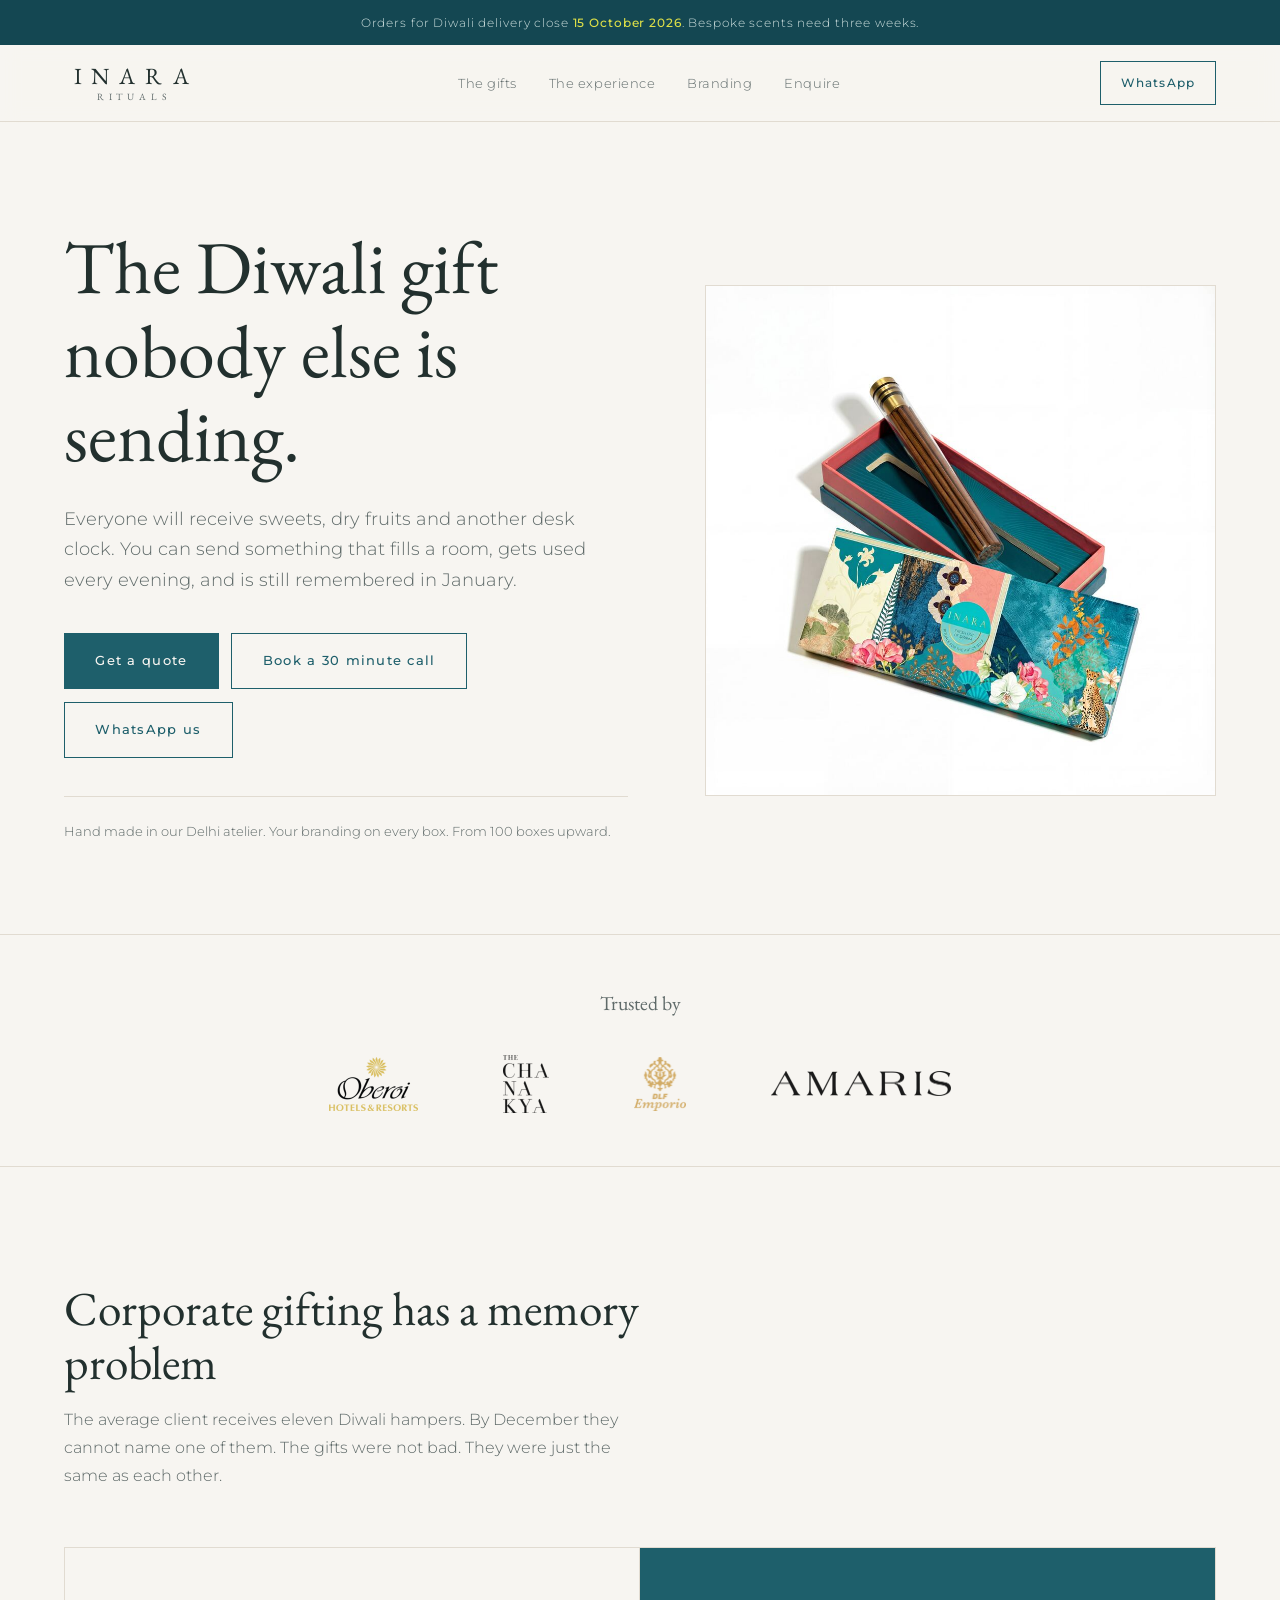
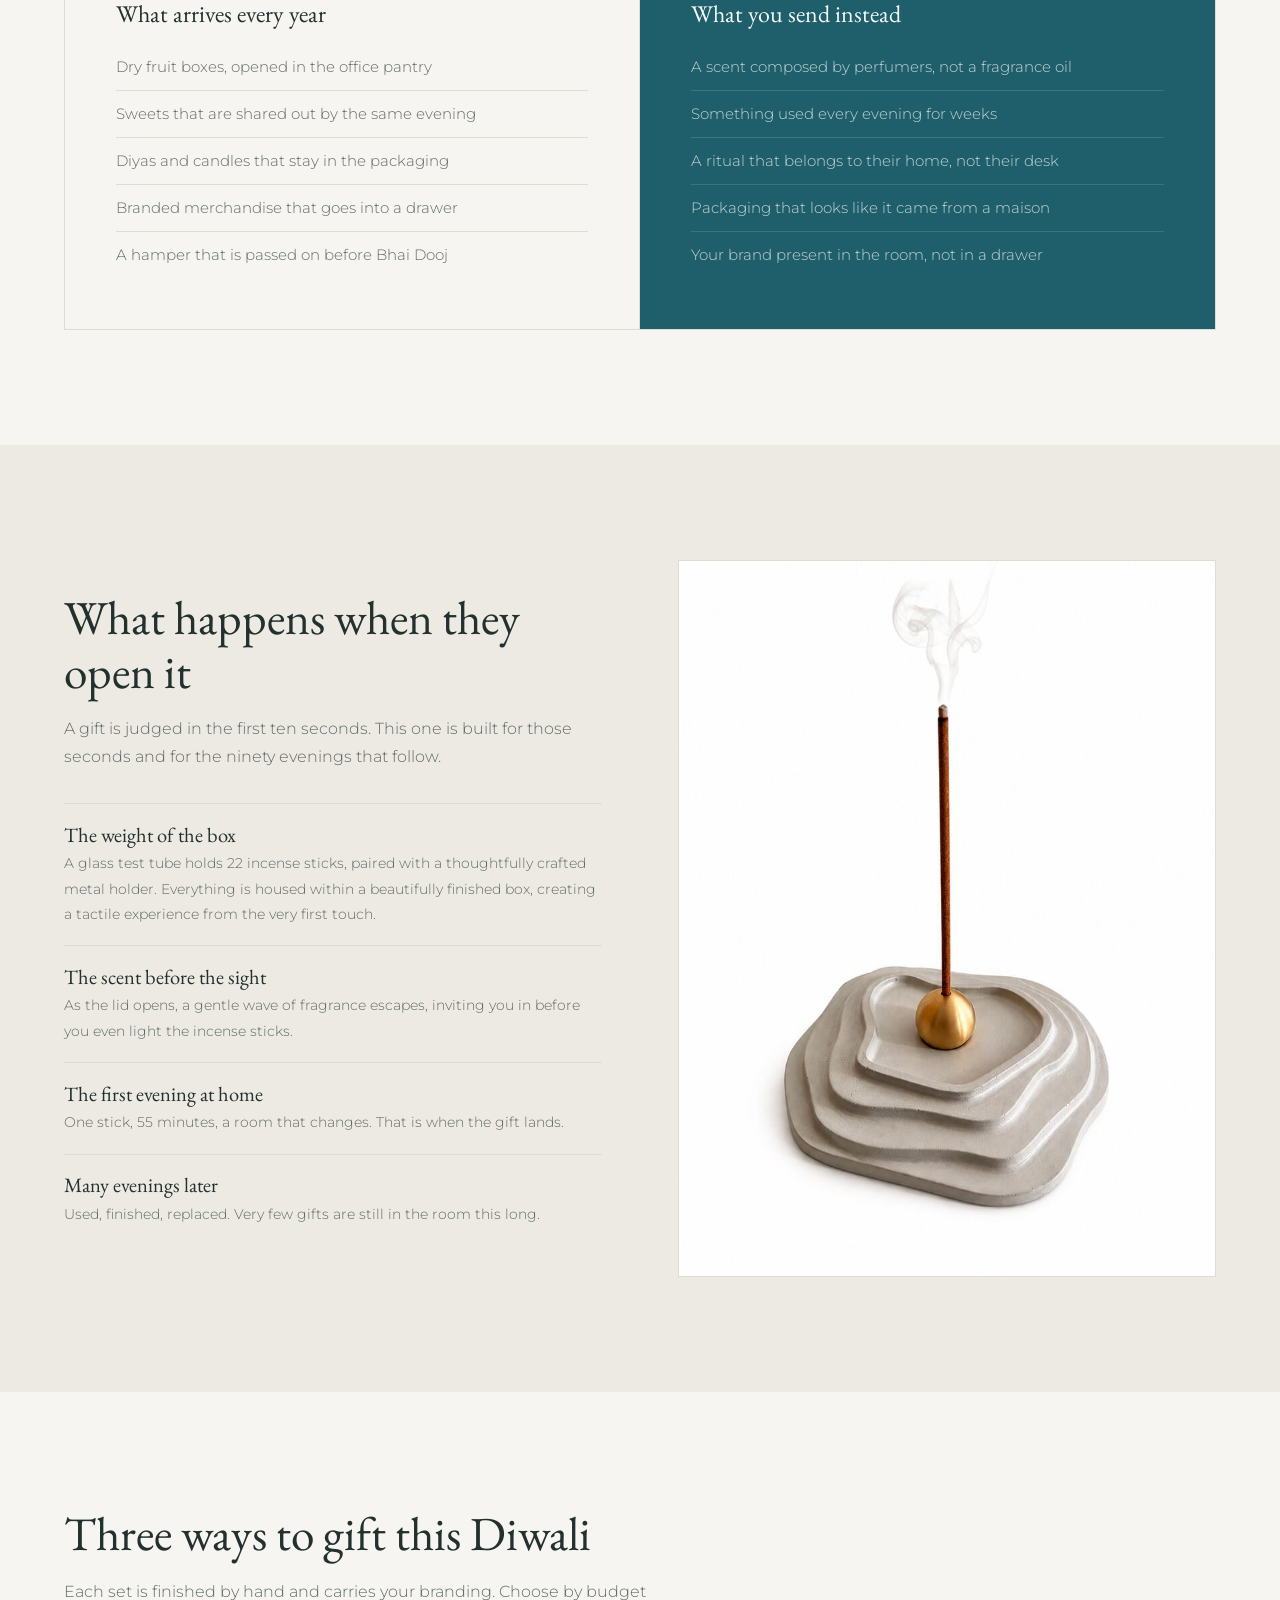
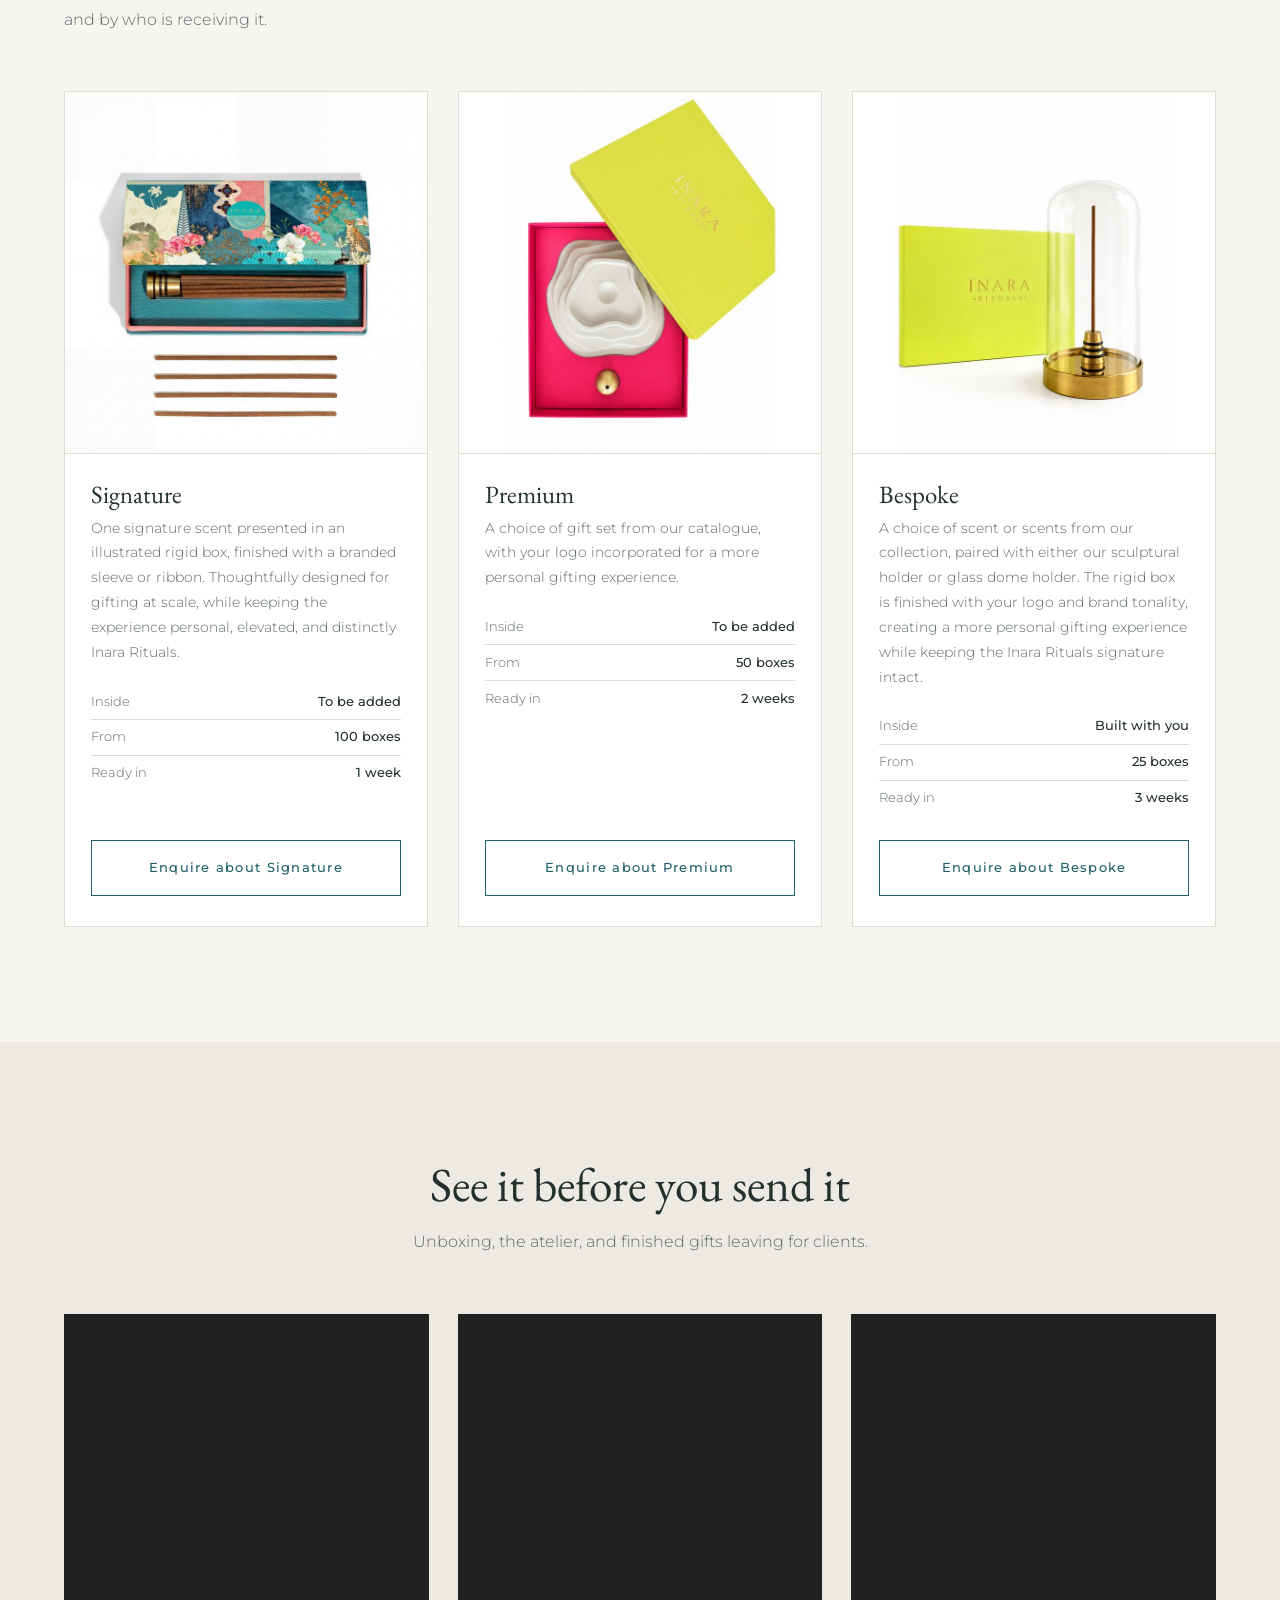
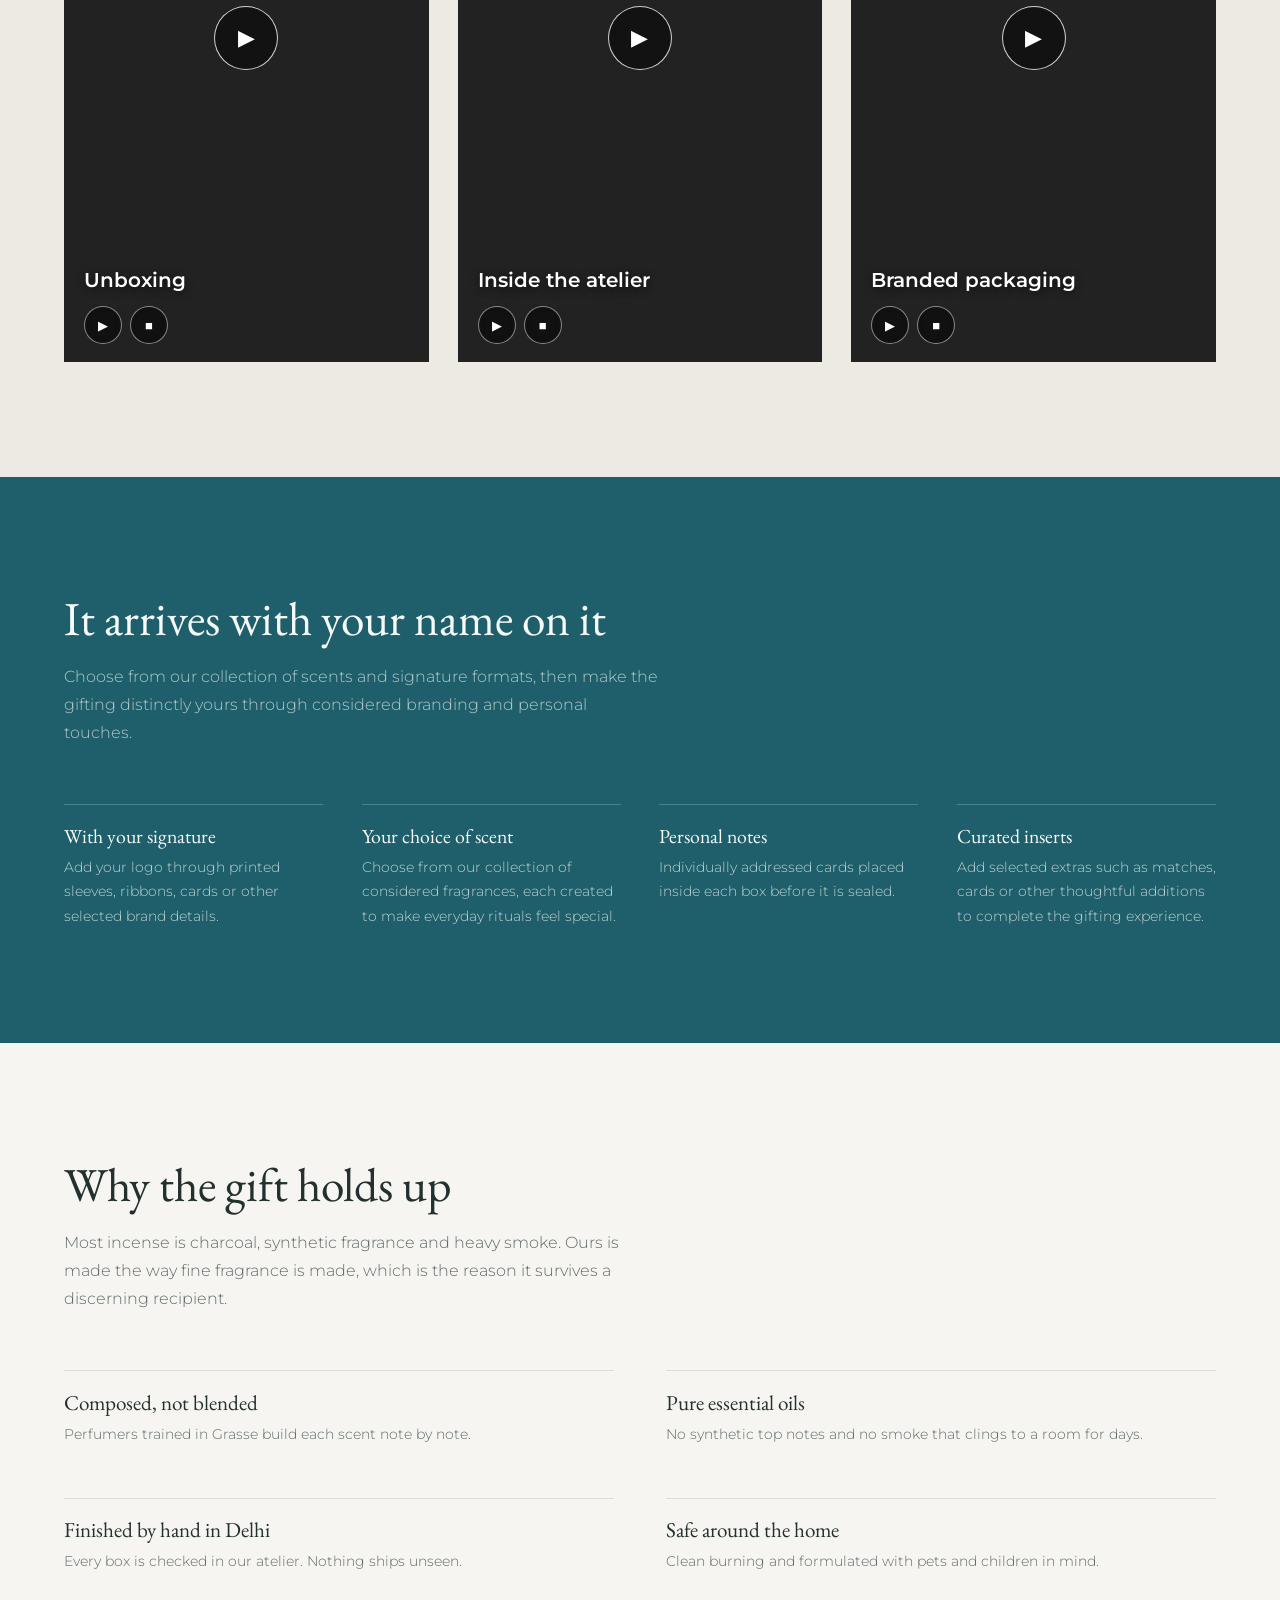
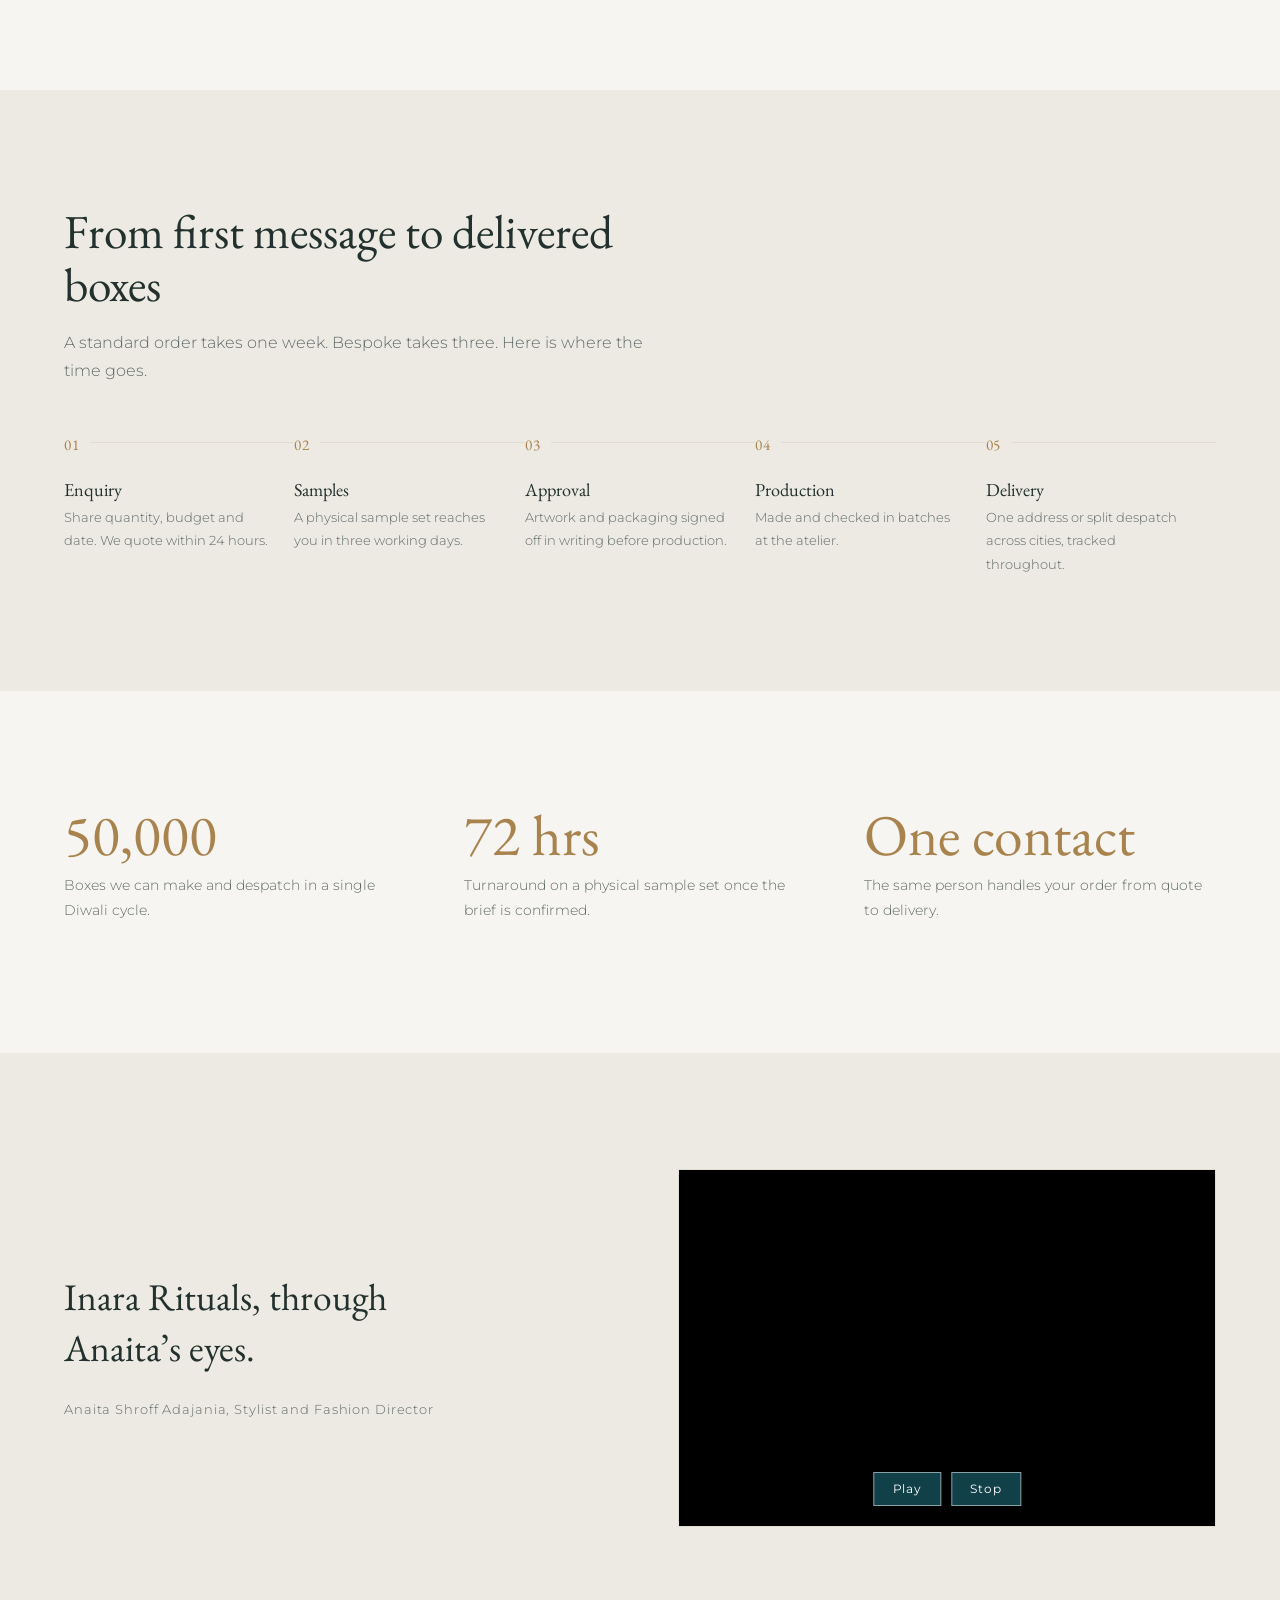
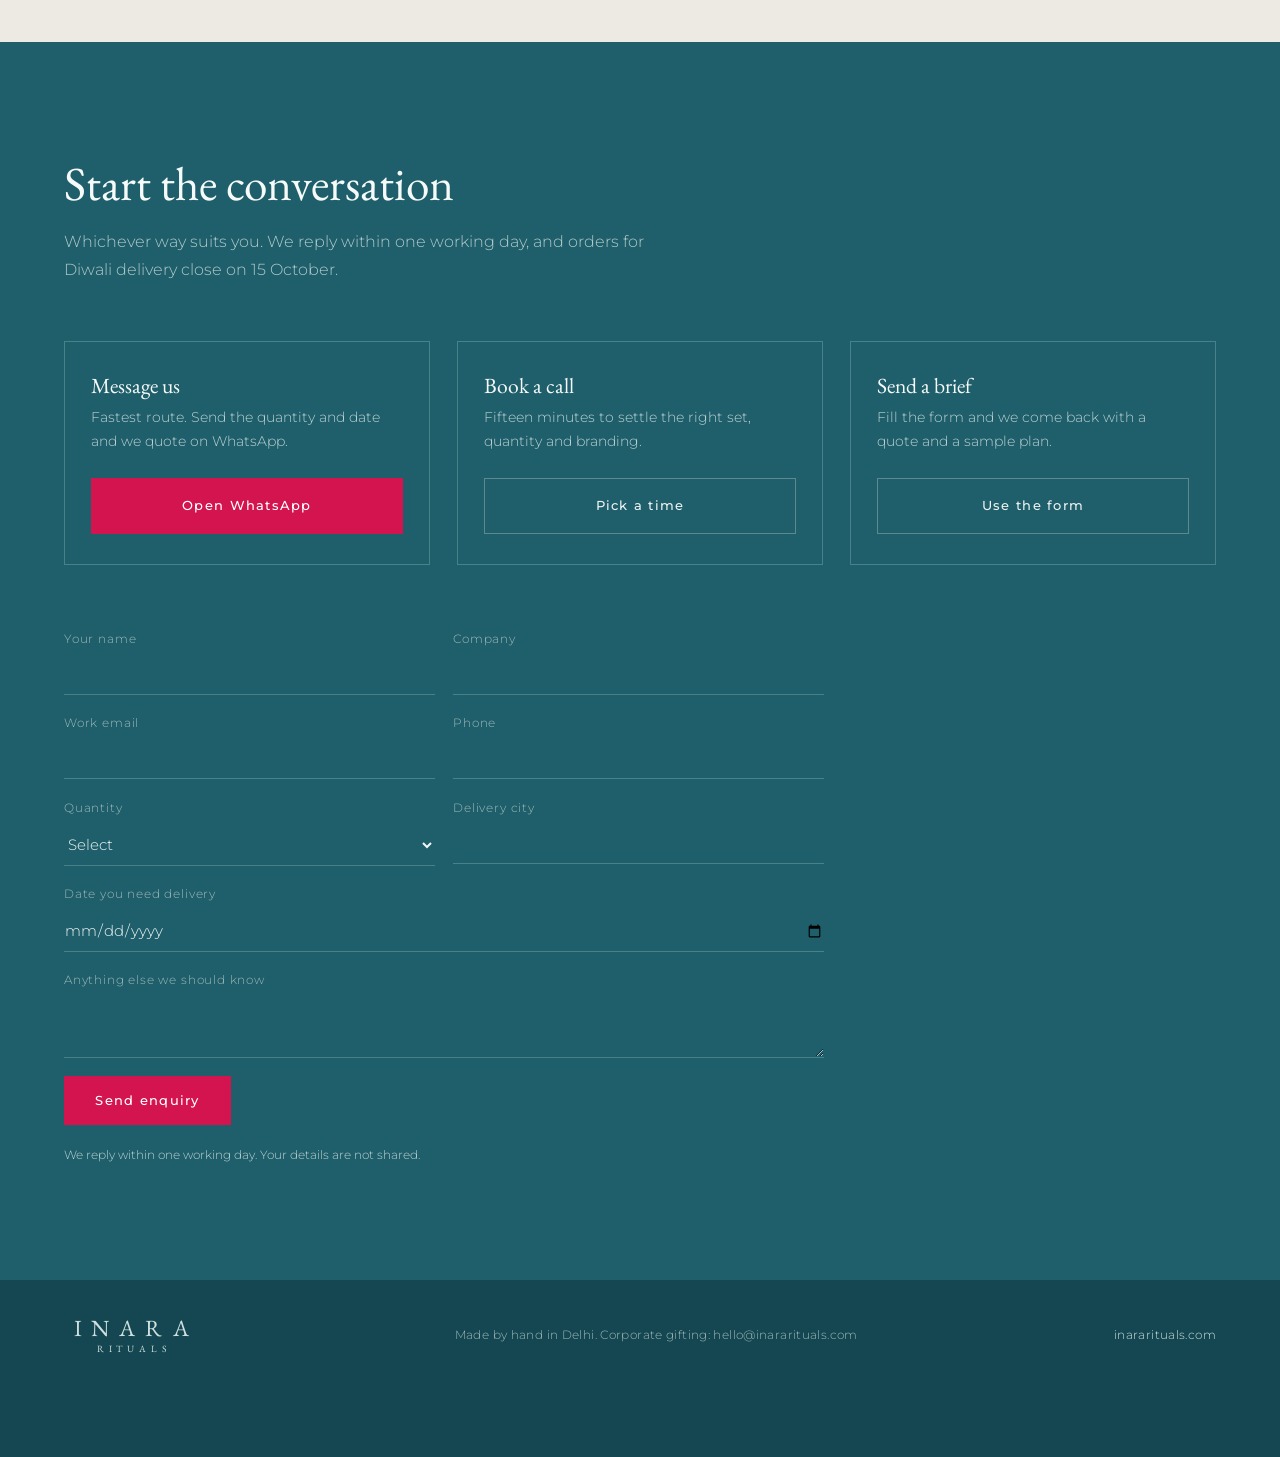
==== commit eec94cbc: "Add Form" ====
--- a/index.html
+++ b/index.html
@@ -430,30 +430,73 @@
 
 <section class="section on-teal" id="start">
   <div class="wrap">
+
     <div class="head reveal">
       <h2>Start the conversation</h2>
-      <p>Whichever way suits you. We reply within one working day, and orders for Diwali delivery close on 15 October.</p>
+      <p>
+        Whichever way suits you. We reply within one working day,
+        and orders for Diwali delivery close on 15 October.
+      </p>
     </div>
 
     <div class="ways reveal">
+
       <div class="way">
         <h3>Message us</h3>
-        <p>Fastest route. Send the quantity and date and we quote on WhatsApp.</p>
-        <a class="btn btn-pink" href="https://wa.me/919810979086" rel="noopener">Open WhatsApp</a>
-      </div>
+        <p>
+          Fastest route. Send the quantity and date and we quote on WhatsApp.
+        </p>
+
+        <a
+          class="btn btn-pink"
+          href="https://wa.me/919810979086"
+          target="_blank"
+          rel="noopener"
+        >
+          Open WhatsApp
+        </a>
+      </div>
+
+
       <div class="way">
         <h3>Book a call</h3>
-        <p>Fifteen minutes to settle the right set, quantity and branding.</p>
-        <a class="btn btn-line" href="https://calendly.com/inquiries-inararituals/30min" rel="noopener">Pick a time</a>
-      </div>
+        <p>
+          Fifteen minutes to settle the right set, quantity and branding.
+        </p>
+
+        <a
+          class="btn btn-line"
+          href="/book-a-call"
+        >
+          Pick a time
+        </a>
+      </div>
+
+
       <div class="way">
         <h3>Send a brief</h3>
-        <p>Fill the form and we come back with a quote and a sample plan.</p>
-        <a class="btn btn-line" href="#brief">Use the form</a>
-      </div>
-    </div>
-
-   <form id="brief" action="#" method="post" novalidate>
+        <p>
+          Fill the form and we come back with a quote and a sample plan.
+        </p>
+
+        <a
+          class="btn btn-line"
+          href="#brief"
+        >
+          Use the form
+        </a>
+      </div>
+
+    </div>
+
+
+    <!-- INARA RITUALS CUSTOM HTML FORM -->
+   <form
+  id="brief"
+  action="/api/submit-enquiry"
+  method="POST"
+  novalidate
+>
 
   <div class="field">
     <label for="name">Your name</label>
@@ -501,14 +544,17 @@
 
   <div class="field">
     <label for="qty">Quantity</label>
-
-    <select id="qty" name="quantity" required>
+    <select
+      id="qty"
+      name="quantity"
+      required
+    >
       <option value="">Select</option>
-      <option>Under 100 boxes</option>
-      <option>100 to 250 boxes</option>
-      <option>250 to 500 boxes</option>
-      <option>500 to 1,000 boxes</option>
-      <option>Over 1,000 boxes</option>
+      <option value="Under 100 boxes">Under 100 boxes</option>
+      <option value="100 to 250 boxes">100 to 250 boxes</option>
+      <option value="250 to 500 boxes">250 to 500 boxes</option>
+      <option value="500 to 1,000 boxes">500 to 1,000 boxes</option>
+      <option value="Over 1,000 boxes">Over 1,000 boxes</option>
     </select>
   </div>
 
@@ -518,6 +564,7 @@
       id="city"
       name="city"
       type="text"
+      autocomplete="address-level2"
       required
     >
   </div>
@@ -541,9 +588,11 @@
     ></textarea>
   </div>
 
-  <button class="btn btn-pink" type="submit">
-    Send enquiry
-  </button>
+  <input
+    type="submit"
+    class="btn btn-pink"
+    value="Send enquiry"
+  >
 
   <p class="form-note">
     We reply within one working day. Your details are not shared.
@@ -551,21 +600,6 @@
 
 </form>
 
-<div id="brief" class="hubspot-form-wrap reveal">
-
-  <script
-    src="https://js-na2.hsforms.net/forms/embed/247389613.js"
-    defer>
-  </script>
-
-  <div
-    class="hs-form-frame"
-    data-region="na2"
-    data-form-id="73054849-9223-4171-bd91-dfa3fd69bafc"
-    data-portal-id="247389613">
-  </div>
-
-</div>
   </div>
 </section>
 
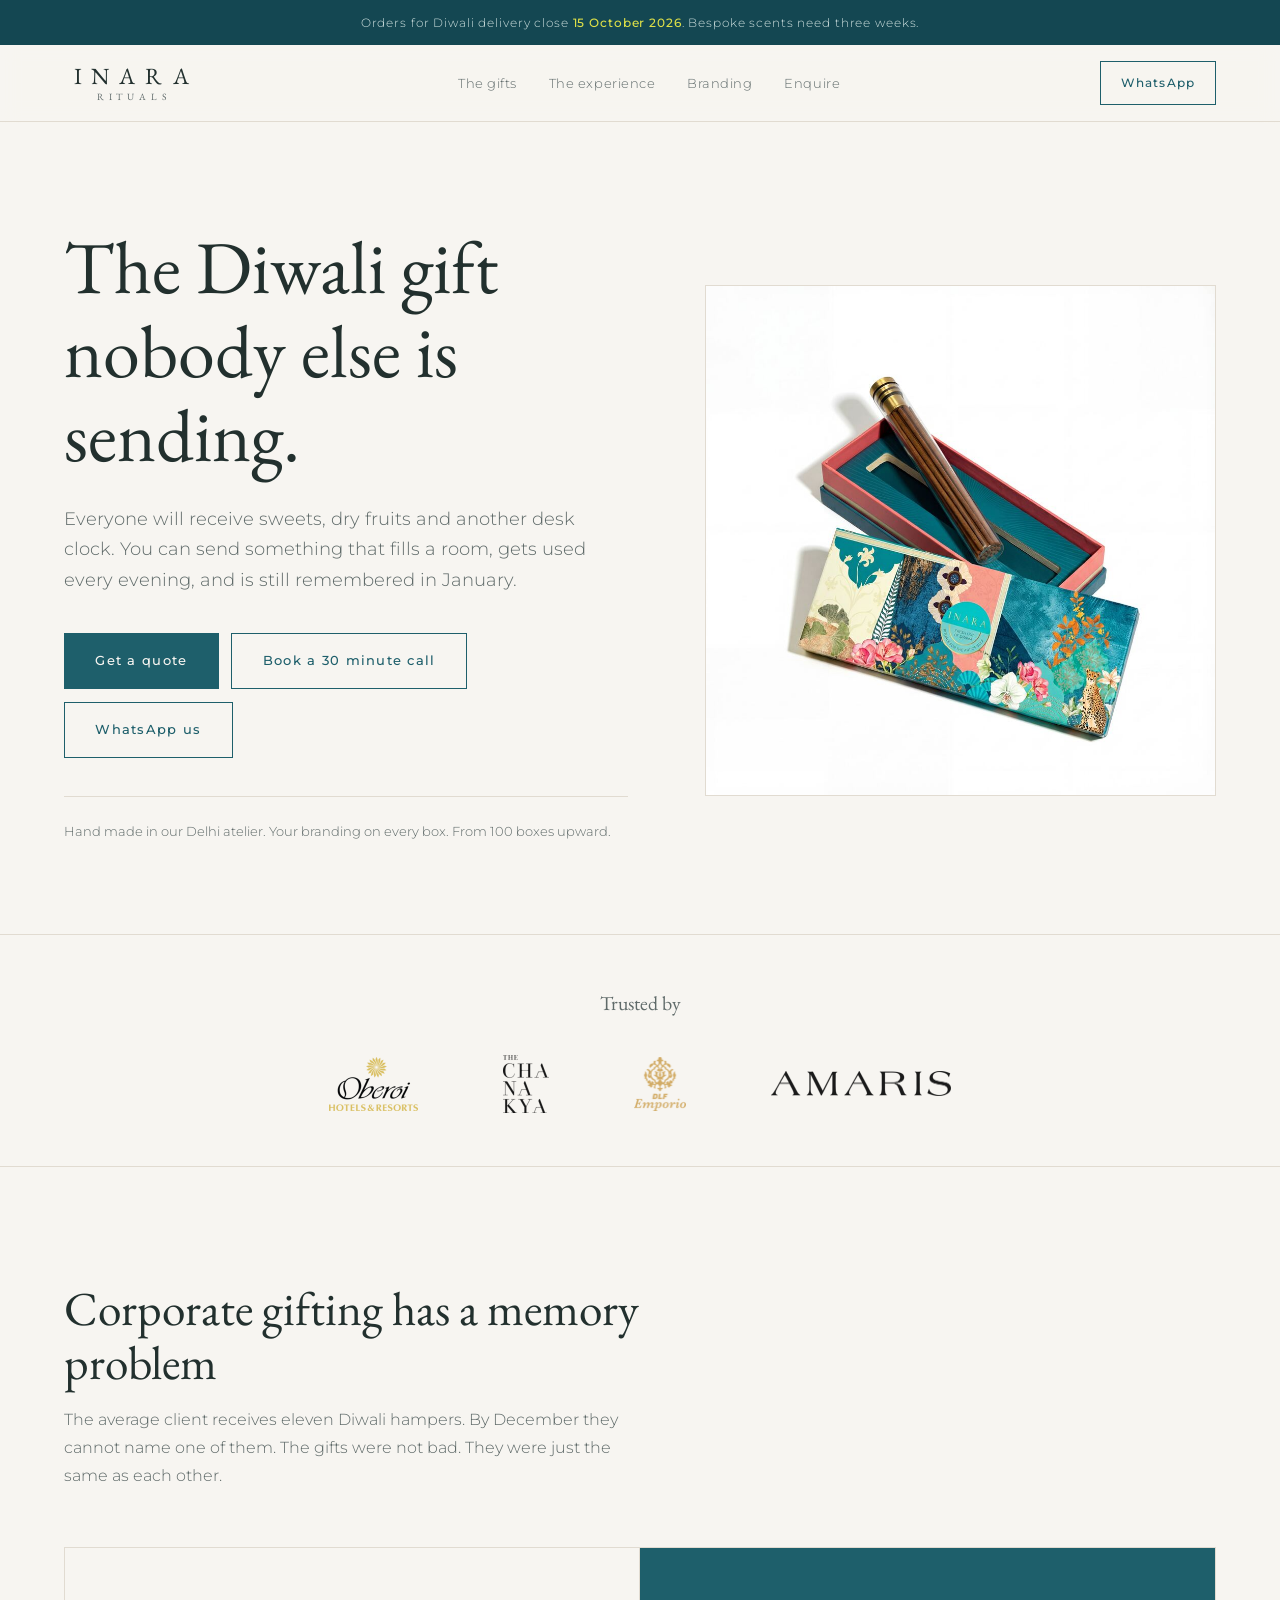
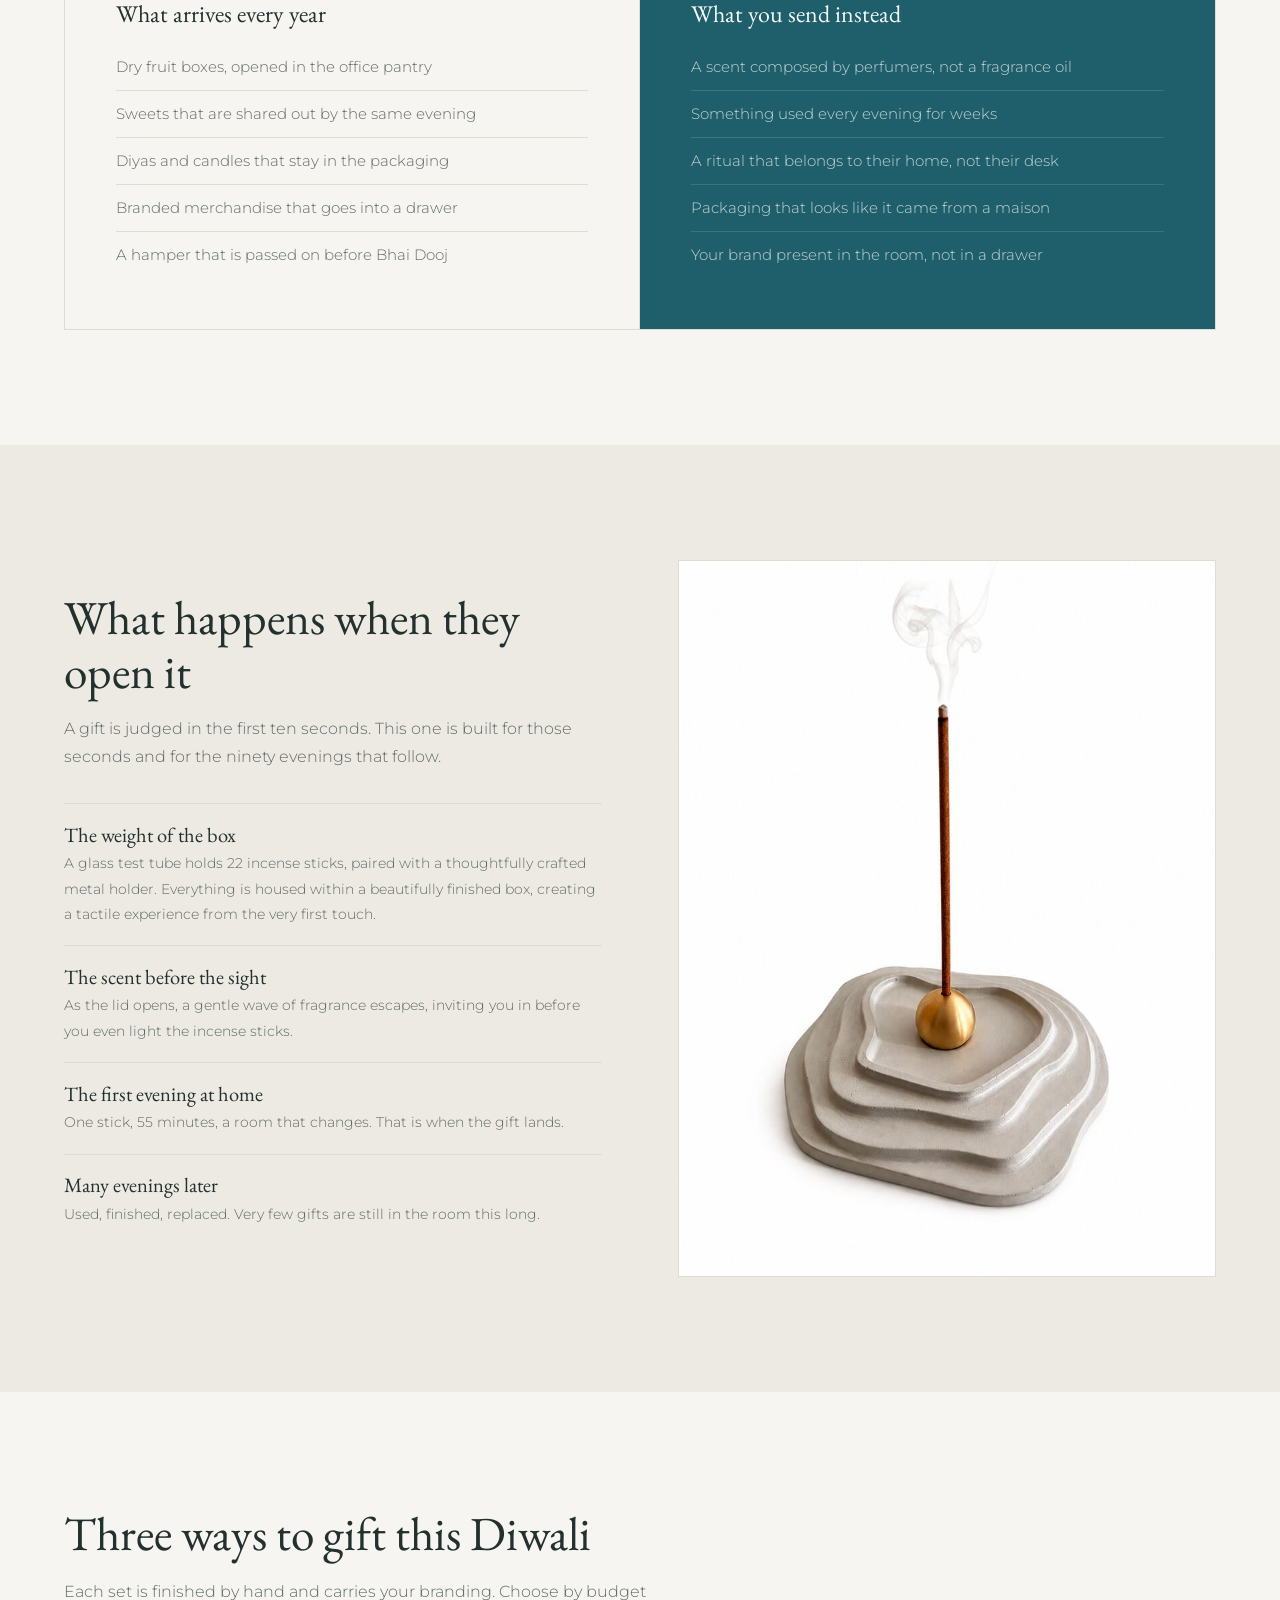
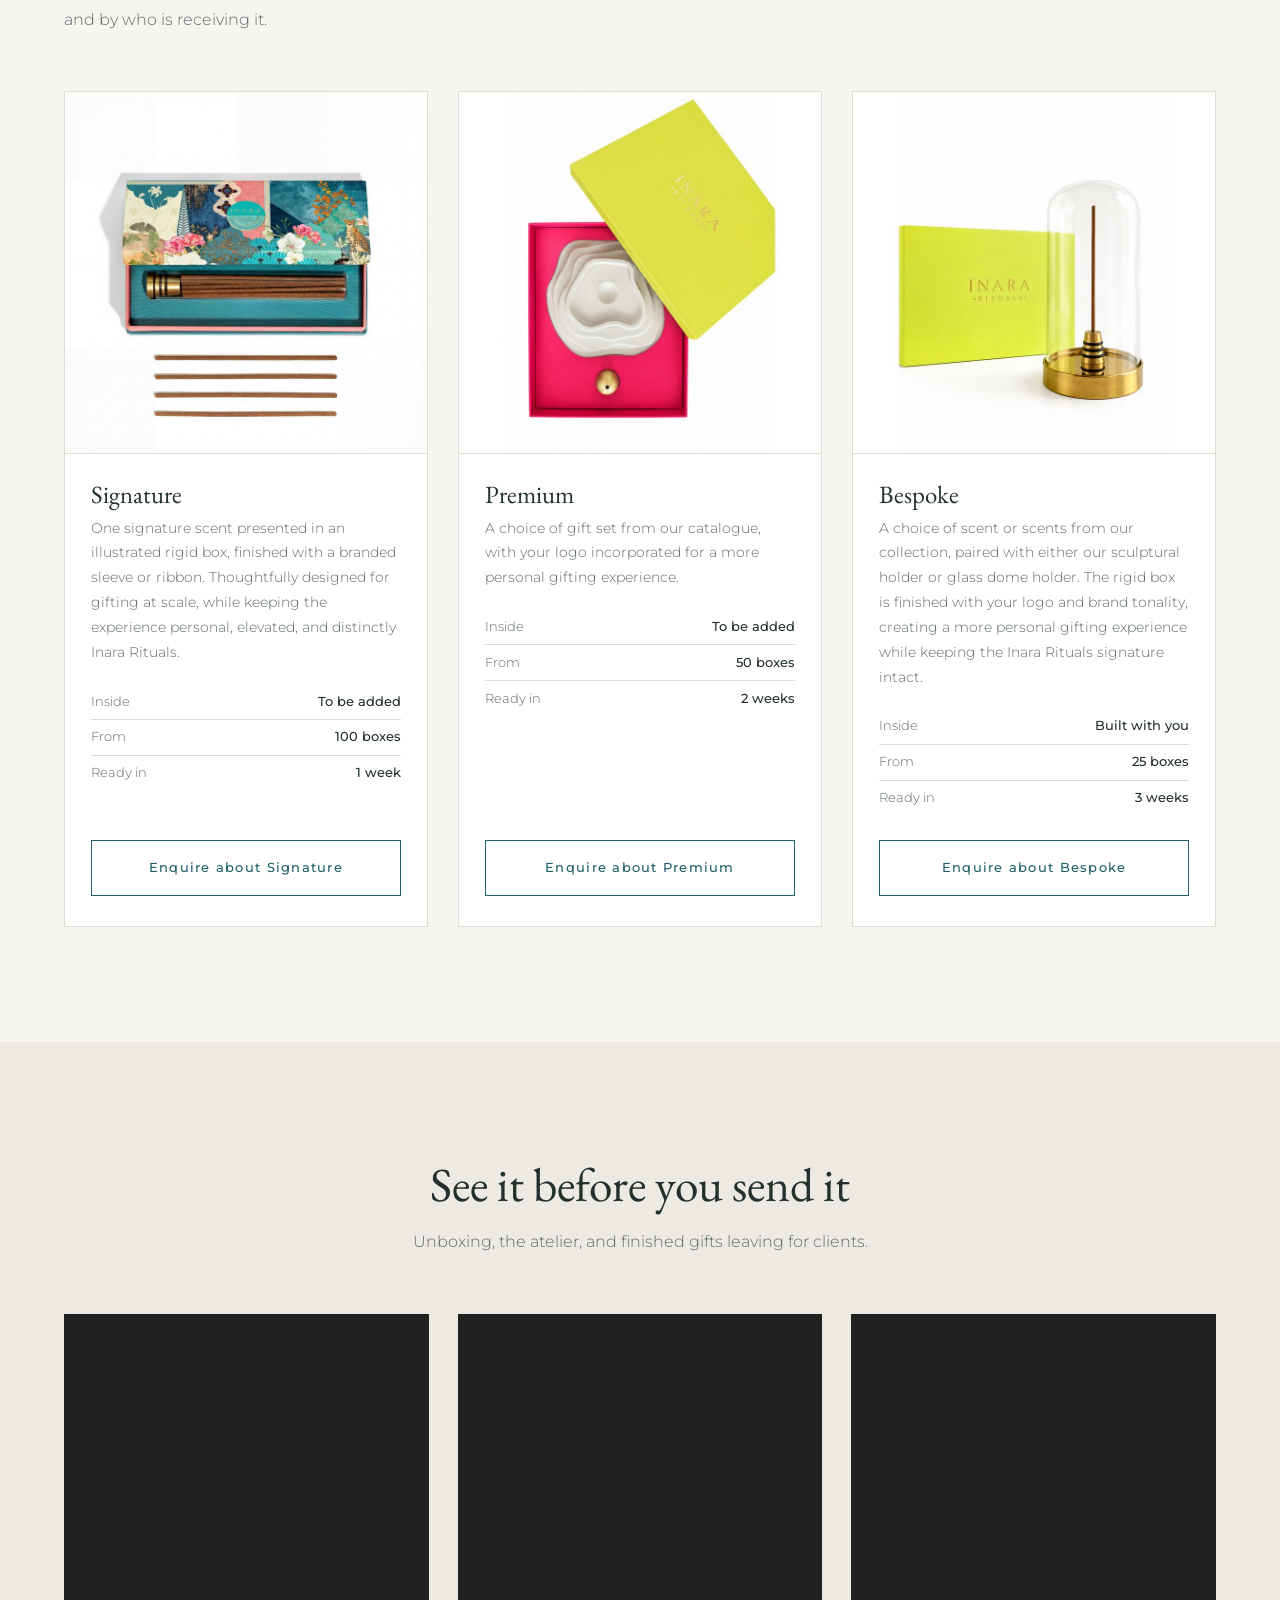
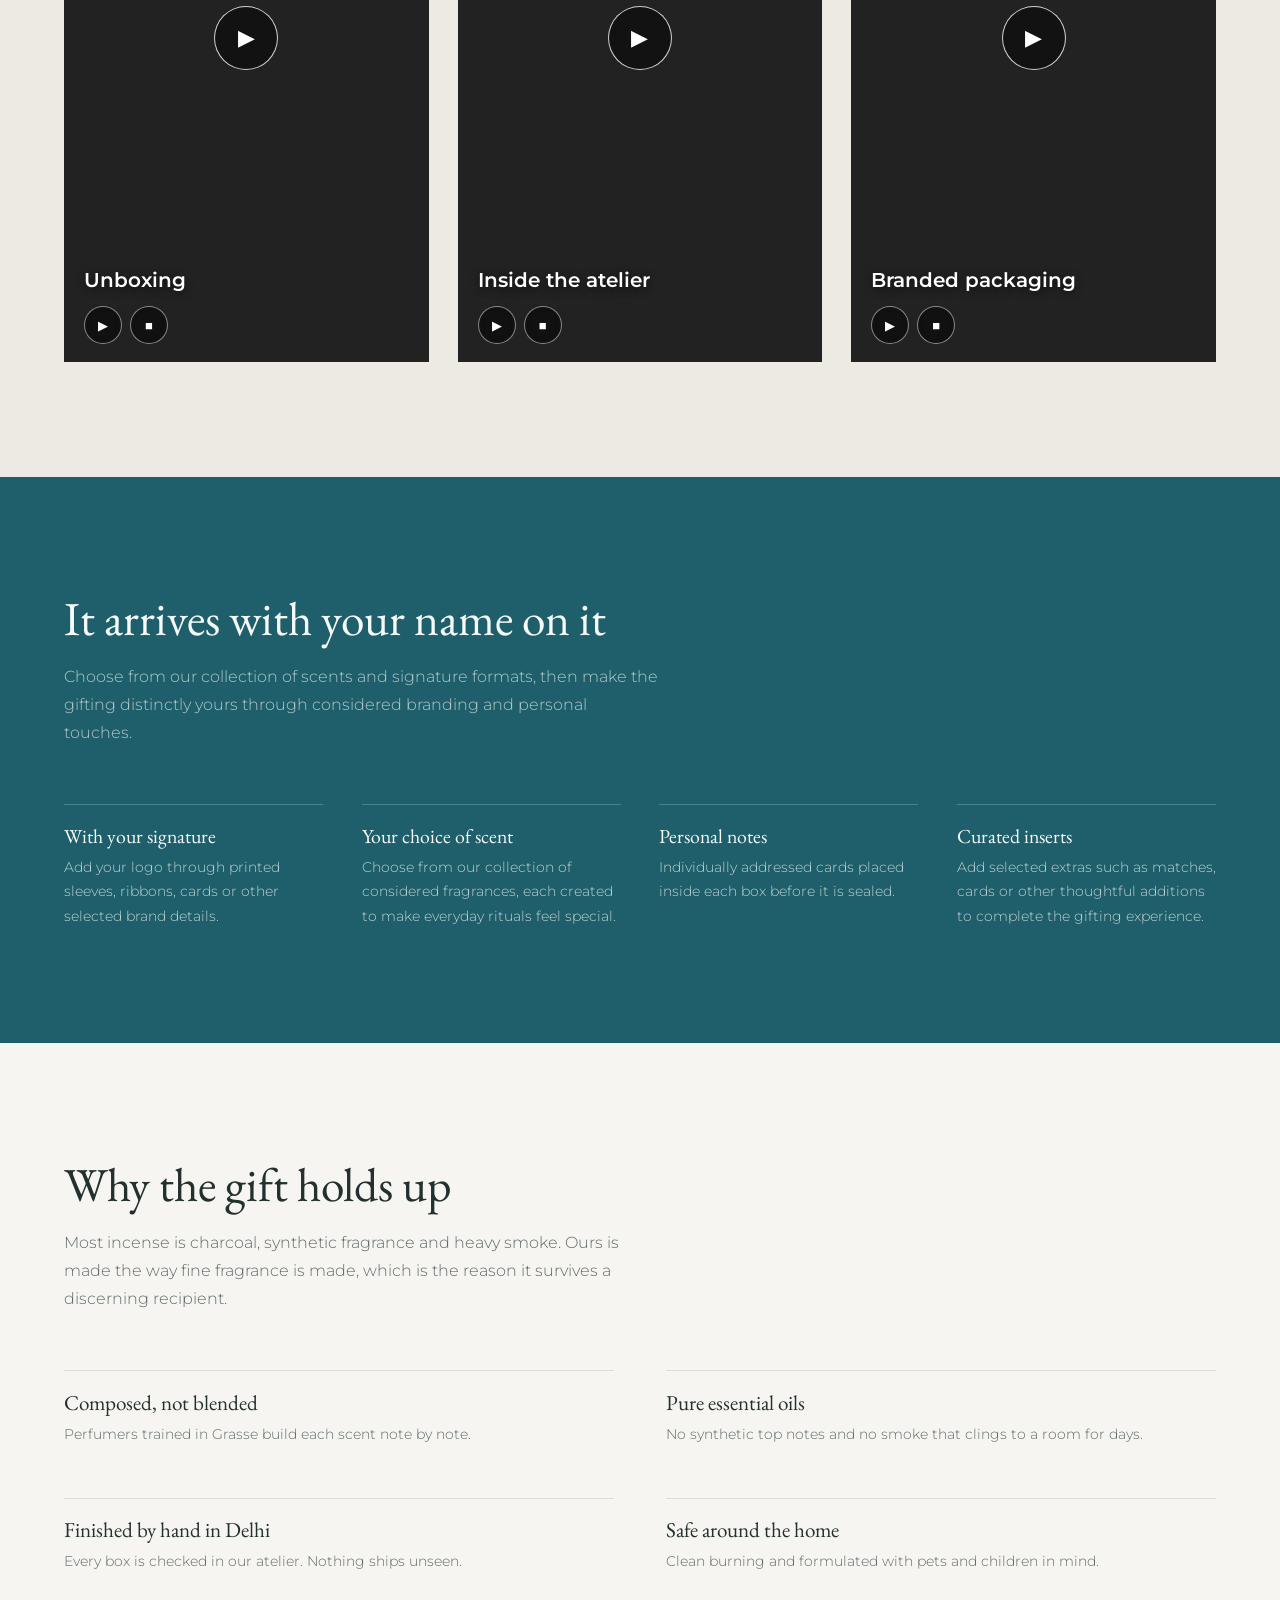
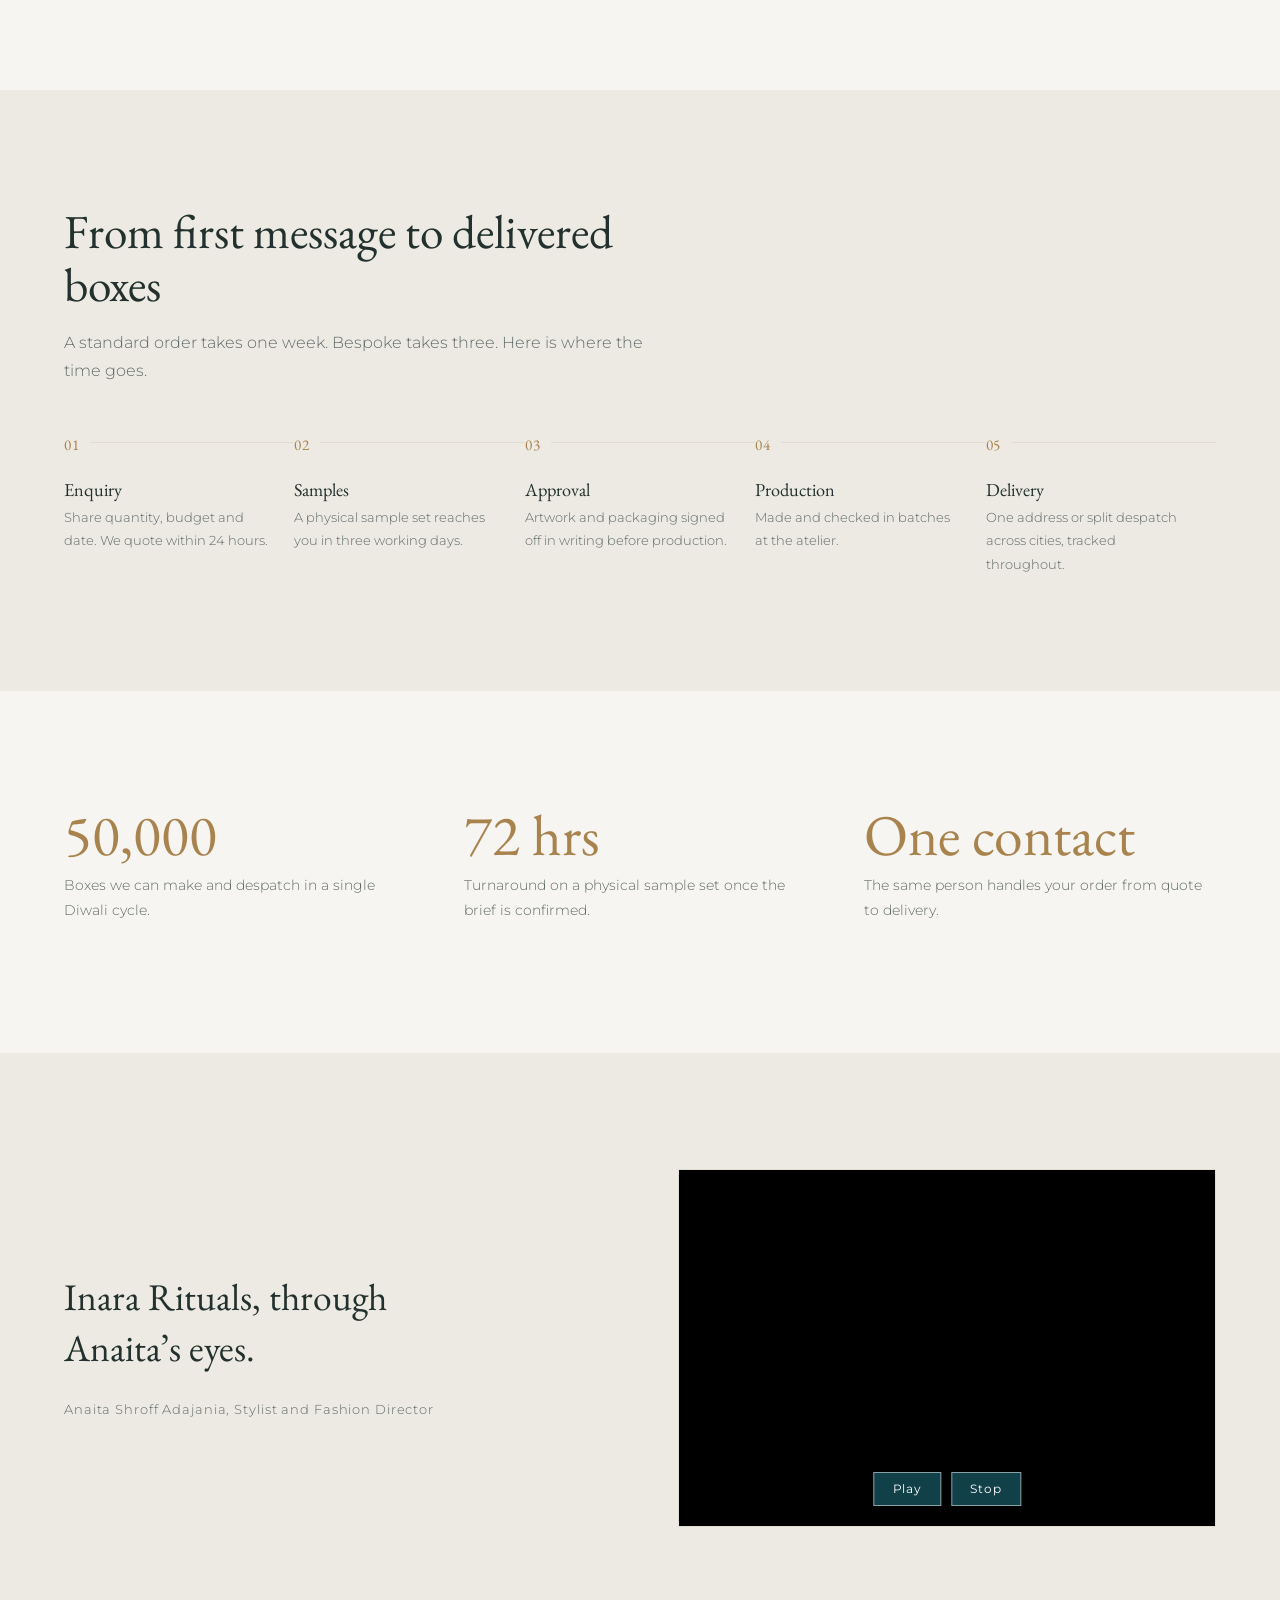
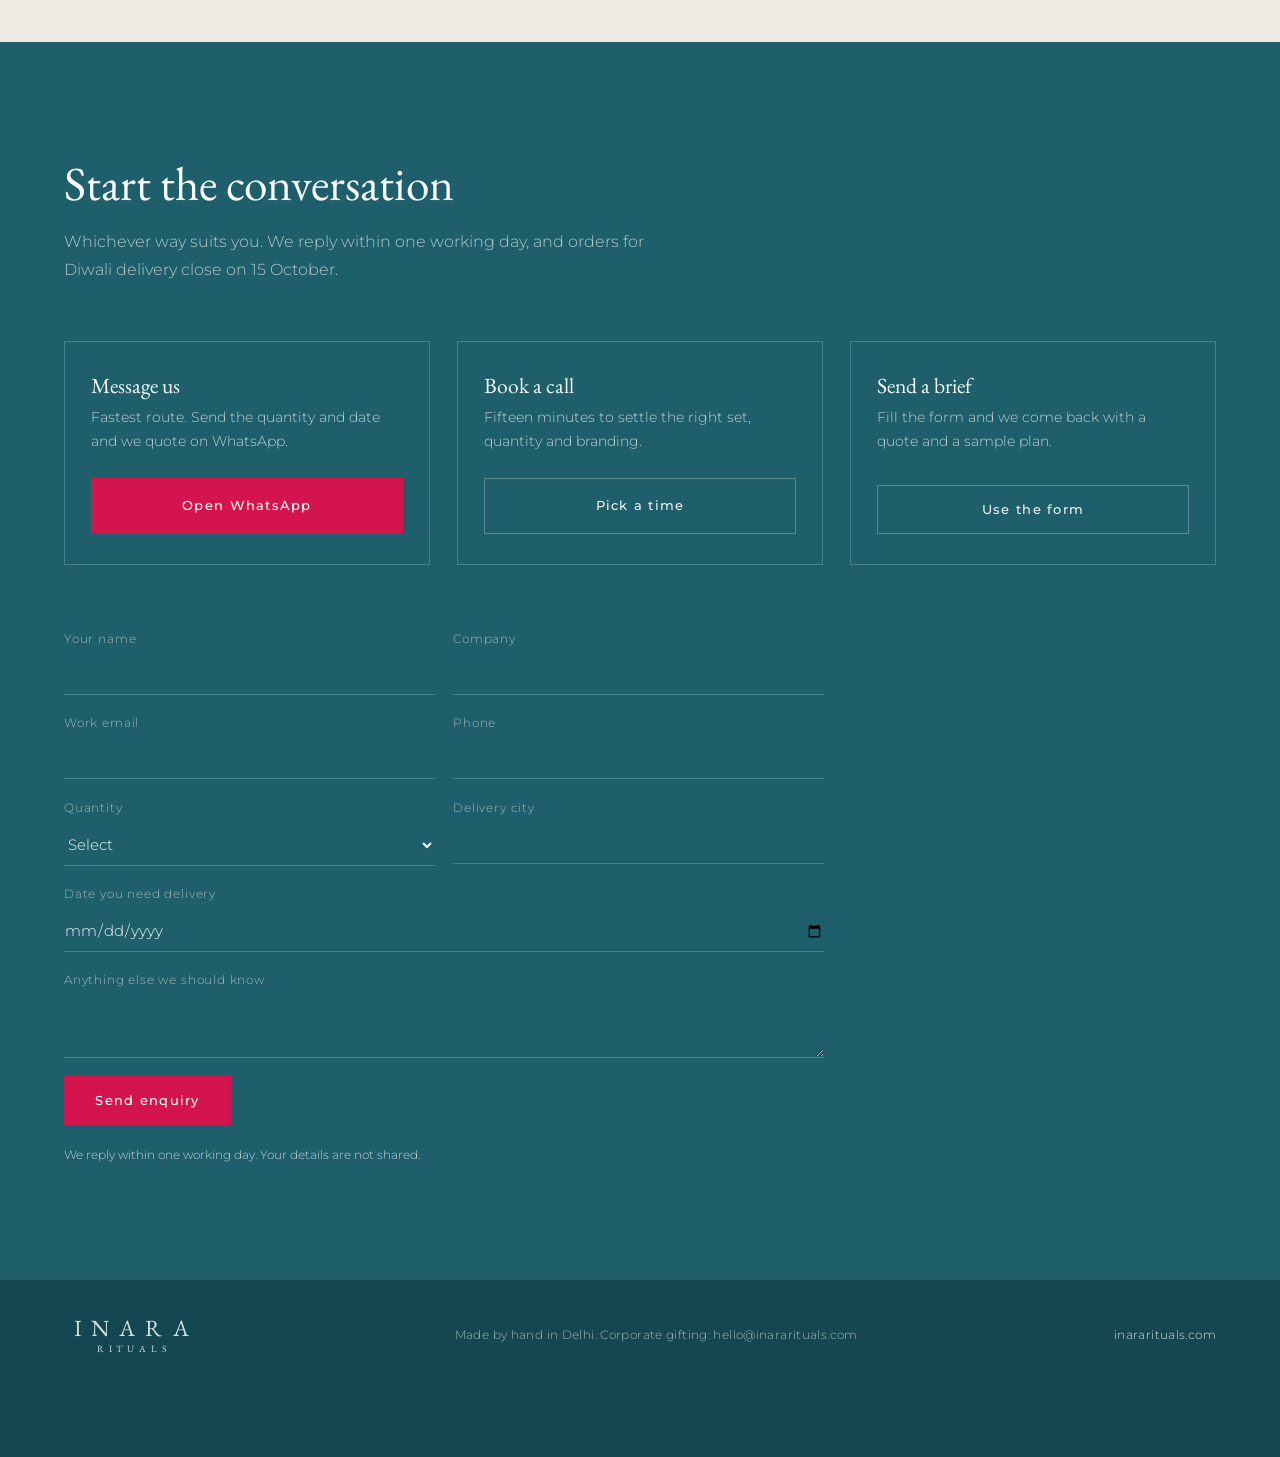
==== commit bdf32ea7: "Add Popup" ====
--- a/index.html
+++ b/index.html
@@ -3,6 +3,7 @@
 <head>
 <meta charset="utf-8">
 <meta name="viewport" content="width=device-width, initial-scale=1">
+<link rel="icon" href="/favicon.ico" type="image/x-icon">
 <title>Unique Corporate Diwali Gifts | Inara Rituals</title>
 
 <meta name="robots" content="noindex, nofollow">
@@ -64,8 +65,16 @@
       <h1 class="rise">The Diwali gift nobody else is sending.</h1>
       <p class="hero-lede rise d2">Everyone will receive sweets, dry fruits and another desk clock. You can send something that fills a room, gets used every evening, and is still remembered in January.</p>
       <div class="hero-cta rise d3">
-        <a class="btn" href="#start">Get a quote</a>
-        <a class="btn btn-line" href="https://calendly.com/YOUR-LINK" rel="noopener">Book a 30 minute call</a>
+        <button
+  type="button"
+  class="btn"
+  id="openQuoteModal"
+>
+  Get a quote
+</button>
+        <a class="btn btn-line" href="/book-a-call">
+  Book a 30 minute call
+</a>
         <a class="btn btn-line" href="https://wa.me/919810979086" rel="noopener">WhatsApp us</a>
       </div>
       <p class="hero-meta rise d3">Hand made in our Delhi atelier. Your branding on every box. From 100 boxes upward.</p>
@@ -479,12 +488,13 @@
           Fill the form and we come back with a quote and a sample plan.
         </p>
 
-        <a
-          class="btn btn-line"
-          href="#brief"
-        >
-          Use the form
-        </a>
+        <button
+  type="button"
+  class="btn btn-line"
+  id="openQuoteModalFromBrief"
+>
+  Use the form
+</button>
       </div>
 
     </div>
@@ -613,10 +623,179 @@
 
 <div class="bar">
   <a class="a1" href="https://wa.me/919810979086" rel="noopener">WhatsApp</a>
-  <a class="a2" href="https://calendly.com/YOUR-LINK" rel="noopener">Book a call</a>
-  <a class="a3" href="#brief">Get a quote</a>
+  <a
+  class="a2"
+  href="/book-a-call"
+>
+  Book a call
+</a>
+  <a
+  class="a3"
+  href="#"
+  id="openQuoteModalBottom"
+>
+  Get a quote
+</a>
 </div>
-
+<!-- =========================================
+     QUOTE FORM MODAL
+========================================= -->
+
+<div
+  class="quote-modal"
+  id="quoteModal"
+  aria-hidden="true"
+>
+
+  <div
+    class="quote-modal-overlay"
+    id="quoteModalOverlay"
+  ></div>
+
+
+  <div
+    class="quote-modal-box"
+    role="dialog"
+    aria-modal="true"
+    aria-labelledby="quoteModalTitle"
+  >
+
+    <button
+      type="button"
+      class="quote-modal-close"
+      id="closeQuoteModal"
+      aria-label="Close enquiry form"
+    >
+      ×
+    </button>
+
+
+    <div class="quote-modal-head">
+
+      <p class="quote-modal-eyebrow">
+        CORPORATE DIWALI GIFTING
+      </p>
+
+      <h2 id="quoteModalTitle">
+        Get a quote
+      </h2>
+
+      <p>
+        Tell us what you need and we'll come back with
+        a suitable gifting recommendation and quote.
+      </p>
+
+    </div>
+
+
+   <form id="quoteBrief">
+
+  <div class="field">
+    <label for="quoteName">Your name</label>
+    <input
+      id="quoteName"
+      name="firstname"
+      type="text"
+      autocomplete="name"
+      required
+    >
+  </div>
+
+  <div class="field">
+    <label for="quoteCompany">Company</label>
+    <input
+      id="quoteCompany"
+      name="company"
+      type="text"
+      autocomplete="organization"
+      required
+    >
+  </div>
+
+  <div class="field">
+    <label for="quoteEmail">Work email</label>
+    <input
+      id="quoteEmail"
+      name="email"
+      type="email"
+      autocomplete="email"
+      required
+    >
+  </div>
+
+  <div class="field">
+    <label for="quotePhone">Phone</label>
+    <input
+      id="quotePhone"
+      name="phone"
+      type="tel"
+      autocomplete="tel"
+      required
+    >
+  </div>
+
+  <div class="field">
+    <label for="quoteQuantity">Quantity</label>
+    <select
+      id="quoteQuantity"
+      name="corporate_gift_quantity"
+      required
+    >
+      <option value="">Select</option>
+      <option value="Under 100 boxes">Under 100 boxes</option>
+      <option value="100 to 250 boxes">100 to 250 boxes</option>
+      <option value="250 to 500 boxes">250 to 500 boxes</option>
+      <option value="500 to 1,000 boxes">500 to 1,000 boxes</option>
+      <option value="Over 1,000 boxes">Over 1,000 boxes</option>
+    </select>
+  </div>
+
+  <div class="field">
+    <label for="quoteCity">Delivery city</label>
+    <input
+      id="quoteCity"
+      name="delivery_city"
+      type="text"
+      autocomplete="address-level2"
+      required
+    >
+  </div>
+
+  <div class="field full">
+    <label for="quoteDate">Date you need delivery</label>
+    <input
+      id="quoteDate"
+      name="required_delivery_date"
+      type="date"
+      required
+    >
+  </div>
+
+  <div class="field full">
+    <label for="quoteNotes">Anything else we should know</label>
+    <textarea
+      id="quoteNotes"
+      name="additional_requirements"
+      rows="3"
+    ></textarea>
+  </div>
+
+  <input
+    type="submit"
+    class="btn btn-pink quote-submit"
+    value="Send enquiry"
+  >
+
+  <p class="form-note">
+    We reply within one working day.
+    Your details are not shared.
+  </p>
+
+</form>
+
+  </div>
+
+</div>
 <script src="script.js"></script>
 
 </body>
--- a/style.css
+++ b/style.css
@@ -701,4 +701,323 @@
   .hubspot-form-wrap input[type="submit"] {
     width: 100%;
   }
+}
+
+/* =========================================
+   QUOTE FORM MODAL
+========================================= */
+
+.quote-modal {
+  position: fixed;
+  inset: 0;
+  z-index: 9999;
+
+  display: flex;
+  align-items: center;
+  justify-content: center;
+
+  padding: 1.25rem;
+
+  visibility: hidden;
+  opacity: 0;
+
+  pointer-events: none;
+
+  transition:
+    opacity 0.25s ease,
+    visibility 0.25s ease;
+}
+
+
+.quote-modal.is-open {
+  visibility: visible;
+  opacity: 1;
+  pointer-events: auto;
+}
+
+
+/* Dark background */
+
+.quote-modal-overlay {
+  position: absolute;
+  inset: 0;
+
+  background: rgba(20, 71, 82, 0.78);
+
+  backdrop-filter: blur(5px);
+  -webkit-backdrop-filter: blur(5px);
+}
+
+
+/* Modal */
+
+.quote-modal-box {
+  position: relative;
+  z-index: 2;
+
+  width: min(760px, 100%);
+  max-height: calc(100vh - 2.5rem);
+
+  overflow-y: auto;
+
+  background: var(--paper);
+
+  border: 1px solid var(--line);
+
+  padding: clamp(1.5rem, 4vw, 3rem);
+
+  box-shadow: 0 30px 80px rgba(20, 71, 82, 0.28);
+
+  transform: translateY(20px) scale(0.98);
+
+  transition: transform 0.25s ease;
+}
+
+
+.quote-modal.is-open .quote-modal-box {
+  transform: translateY(0) scale(1);
+}
+
+
+/* Close button */
+
+.quote-modal-close {
+  position: absolute;
+
+  top: 1rem;
+  right: 1rem;
+
+  width: 40px;
+  height: 40px;
+
+  border: 1px solid var(--line);
+
+  background: var(--plate);
+
+  color: var(--teal-deep);
+
+  font-family: var(--sans);
+
+  font-size: 1.6rem;
+  font-weight: 300;
+
+  line-height: 1;
+
+  cursor: pointer;
+
+  display: flex;
+  align-items: center;
+  justify-content: center;
+
+  transition:
+    background 0.2s ease,
+    color 0.2s ease;
+}
+
+
+.quote-modal-close:hover {
+  background: var(--teal-deep);
+  color: var(--paper);
+}
+
+
+/* Heading */
+
+.quote-modal-head {
+  max-width: 600px;
+
+  margin-bottom: 2rem;
+
+  padding-right: 3rem;
+}
+
+
+.quote-modal-eyebrow {
+  margin: 0 0 0.55rem;
+
+  color: var(--brass);
+
+  font-family: var(--sans);
+
+  font-size: 0.68rem;
+  font-weight: 600;
+
+  letter-spacing: 0.14em;
+}
+
+
+.quote-modal-head h2 {
+  margin: 0 0 0.7rem;
+
+  color: var(--teal-deep);
+
+  font-family: var(--serif);
+
+  font-size: clamp(2rem, 4vw, 3rem);
+
+  font-weight: 400;
+
+  line-height: 1.05;
+}
+
+
+.quote-modal-head p:last-child {
+  margin: 0;
+
+  color: var(--soft);
+
+  font-family: var(--sans);
+
+  font-size: 0.9rem;
+
+  line-height: 1.7;
+}
+
+
+/* Form */
+
+#quoteBrief {
+  display: grid;
+
+  grid-template-columns: repeat(2, minmax(0, 1fr));
+
+  gap: 1rem 1.25rem;
+}
+
+
+#quoteBrief .field.full {
+  grid-column: 1 / -1;
+}
+
+
+#quoteBrief .quote-submit {
+  grid-column: 1 / -1;
+
+  justify-self: start;
+
+  border: 0;
+
+  cursor: pointer;
+}
+
+
+/* Prevent page scrolling while modal is open */
+
+body.quote-modal-open {
+  overflow: hidden;
+}
+
+
+/* Mobile */
+
+@media (max-width: 640px) {
+
+  .quote-modal {
+    padding: 0.75rem;
+  }
+
+
+  .quote-modal-box {
+    max-height: calc(100vh - 1.5rem);
+
+    padding: 1.4rem;
+  }
+
+
+  #quoteBrief {
+    grid-template-columns: 1fr;
+  }
+
+
+  #quoteBrief .field.full {
+    grid-column: auto;
+  }
+
+
+  #quoteBrief .quote-submit {
+    grid-column: auto;
+
+    width: 100%;
+  }
+
+
+  .quote-modal-head {
+    padding-right: 2.5rem;
+  }
+
+}
+
+/* =========================================
+   QUOTE MODAL - FORM TEXT VISIBILITY FIX
+========================================= */
+
+#quoteBrief .field label {
+  color: var(--soft);
+}
+
+
+#quoteBrief .field input,
+#quoteBrief .field select,
+#quoteBrief .field textarea {
+  color: var(--ink) !important;
+  background: transparent;
+  -webkit-text-fill-color: var(--ink);
+}
+
+
+/* Placeholder text */
+
+#quoteBrief .field input::placeholder,
+#quoteBrief .field textarea::placeholder {
+  color: #8A9492 !important;
+  opacity: 1;
+}
+
+
+/* Select */
+
+#quoteBrief .field select {
+  color: var(--ink) !important;
+}
+
+
+/* Select dropdown options */
+
+#quoteBrief .field select option {
+  color: var(--ink);
+  background: var(--paper);
+}
+
+
+/* Date input */
+
+#quoteBrief .field input[type="date"] {
+  color: var(--ink) !important;
+  -webkit-text-fill-color: var(--ink);
+}
+
+
+/* Make the calendar icon visible */
+
+#quoteBrief .field input[type="date"]::-webkit-calendar-picker-indicator {
+  opacity: 1;
+  cursor: pointer;
+}
+
+
+/* Textarea */
+
+#quoteBrief .field textarea {
+  color: var(--ink) !important;
+  -webkit-text-fill-color: var(--ink);
+}
+
+
+/* When input is focused */
+
+#quoteBrief .field input:focus,
+#quoteBrief .field select:focus,
+#quoteBrief .field textarea:focus {
+  color: var(--ink) !important;
+  -webkit-text-fill-color: var(--ink);
 }
